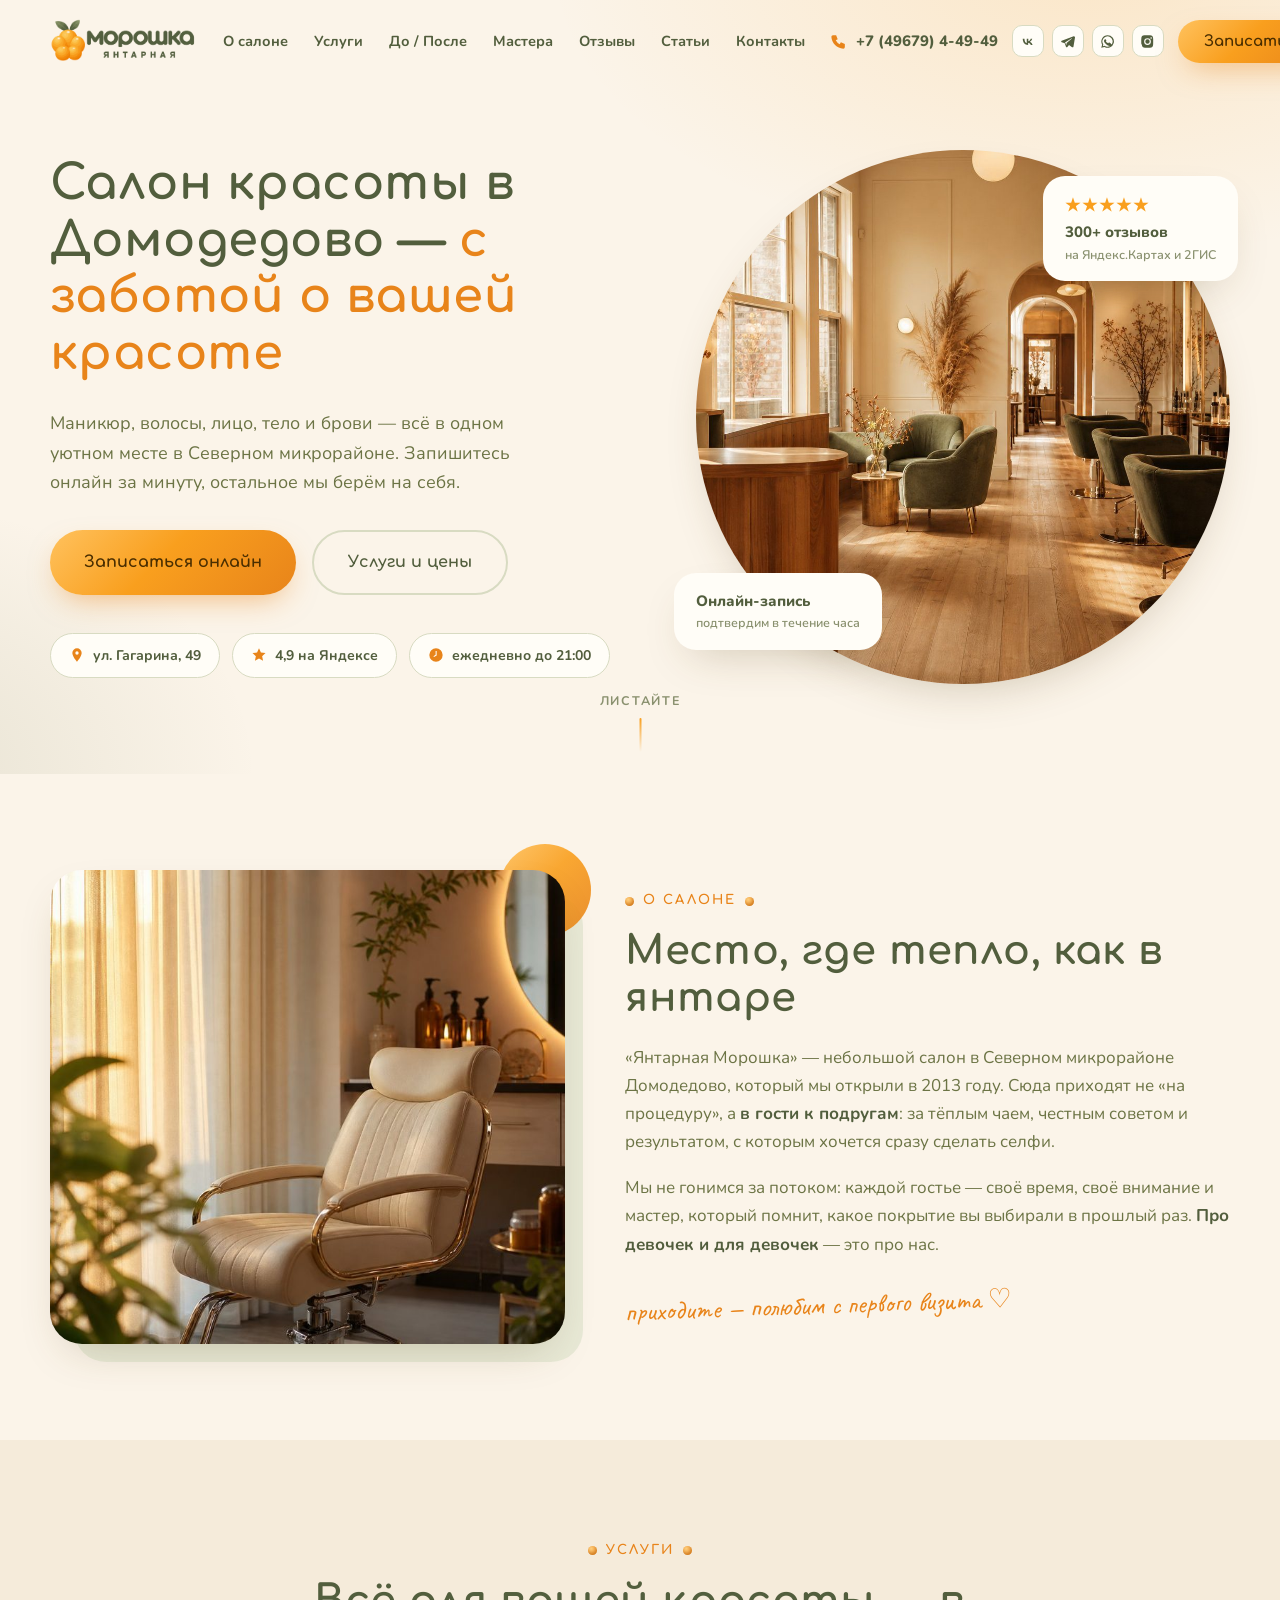
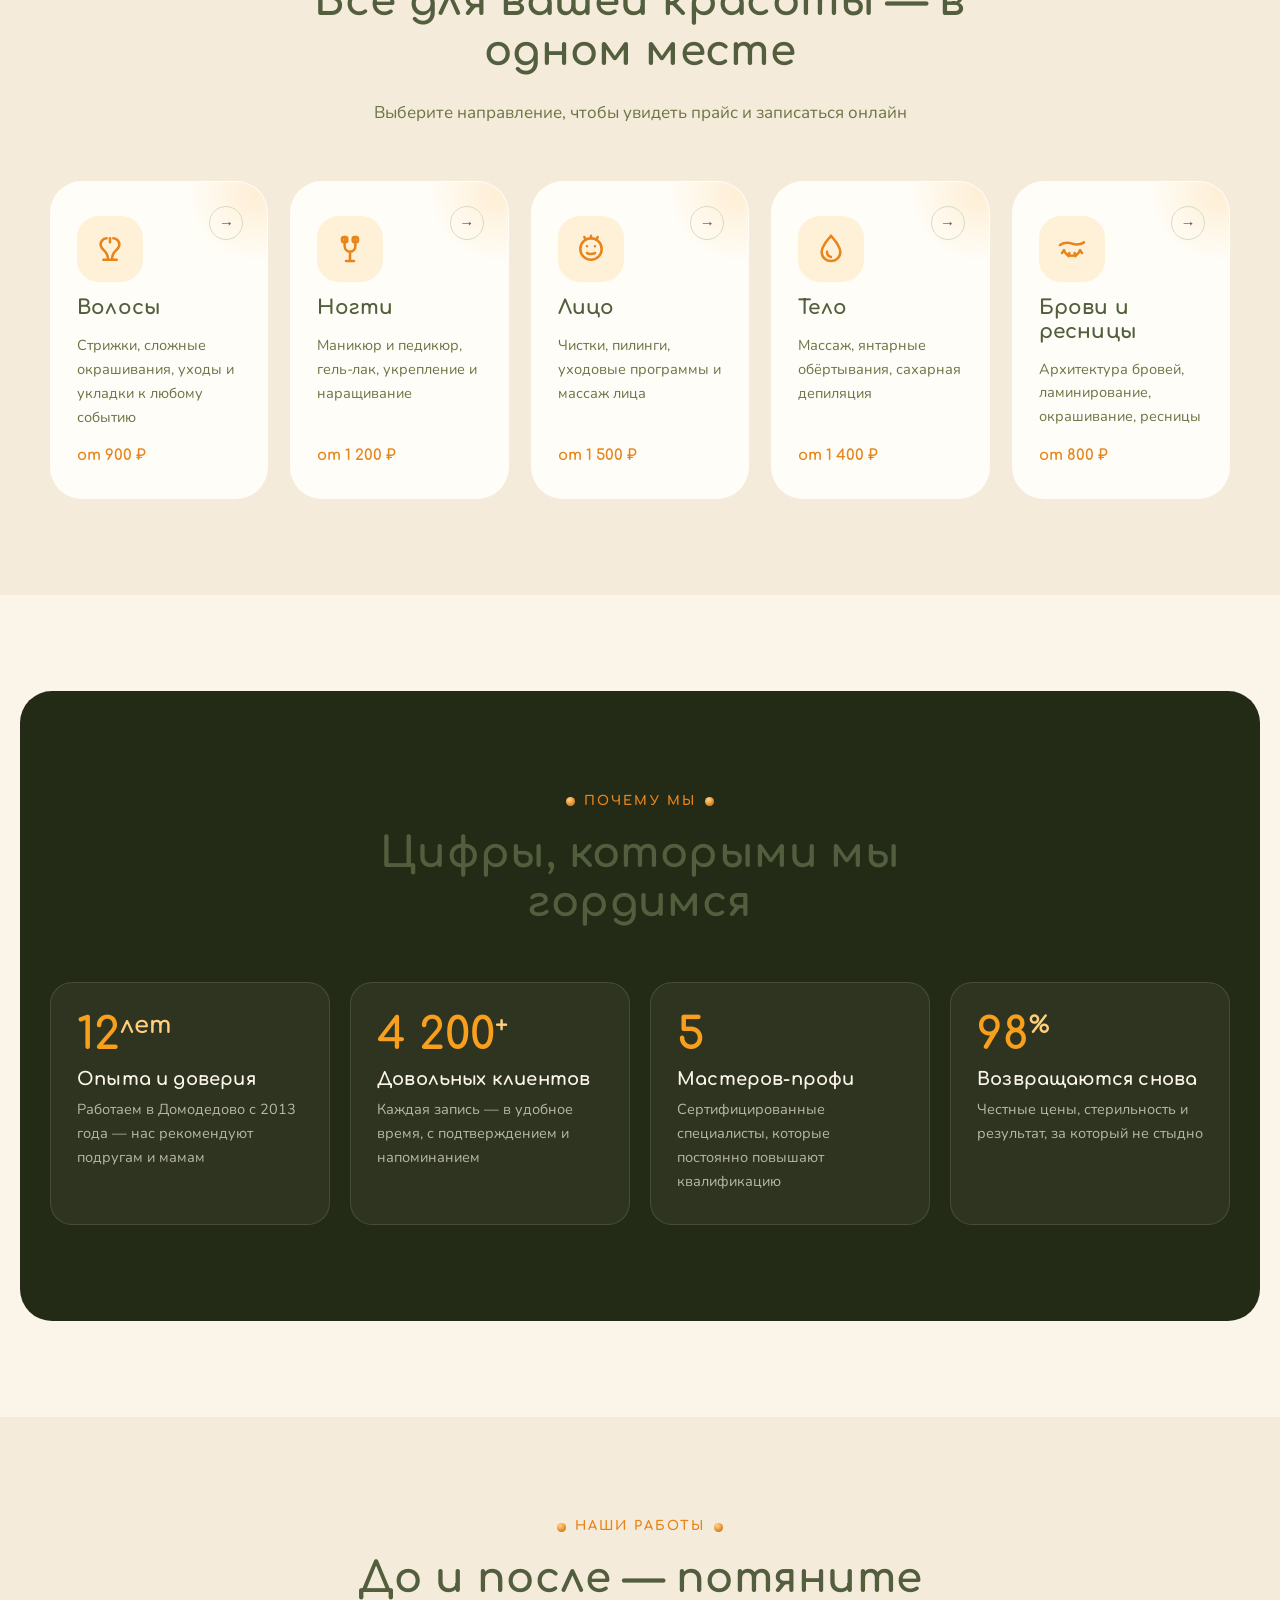
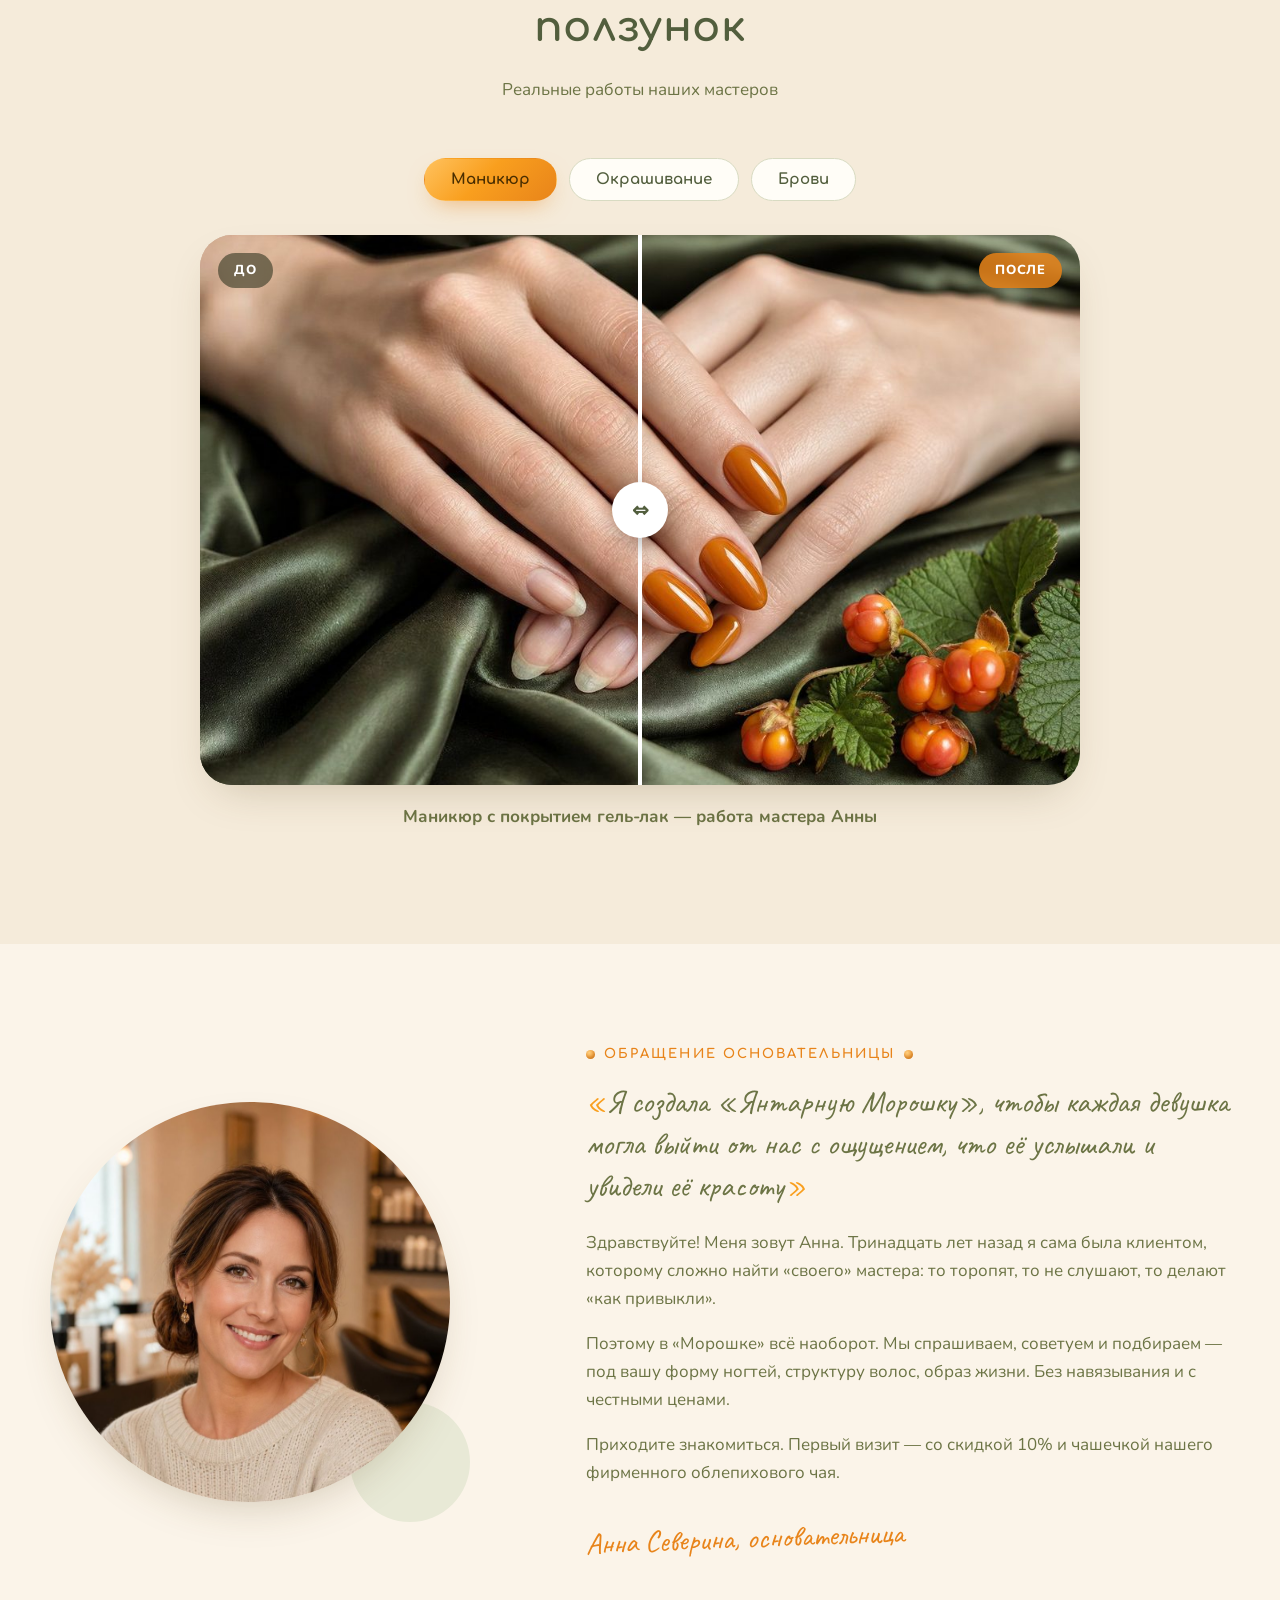
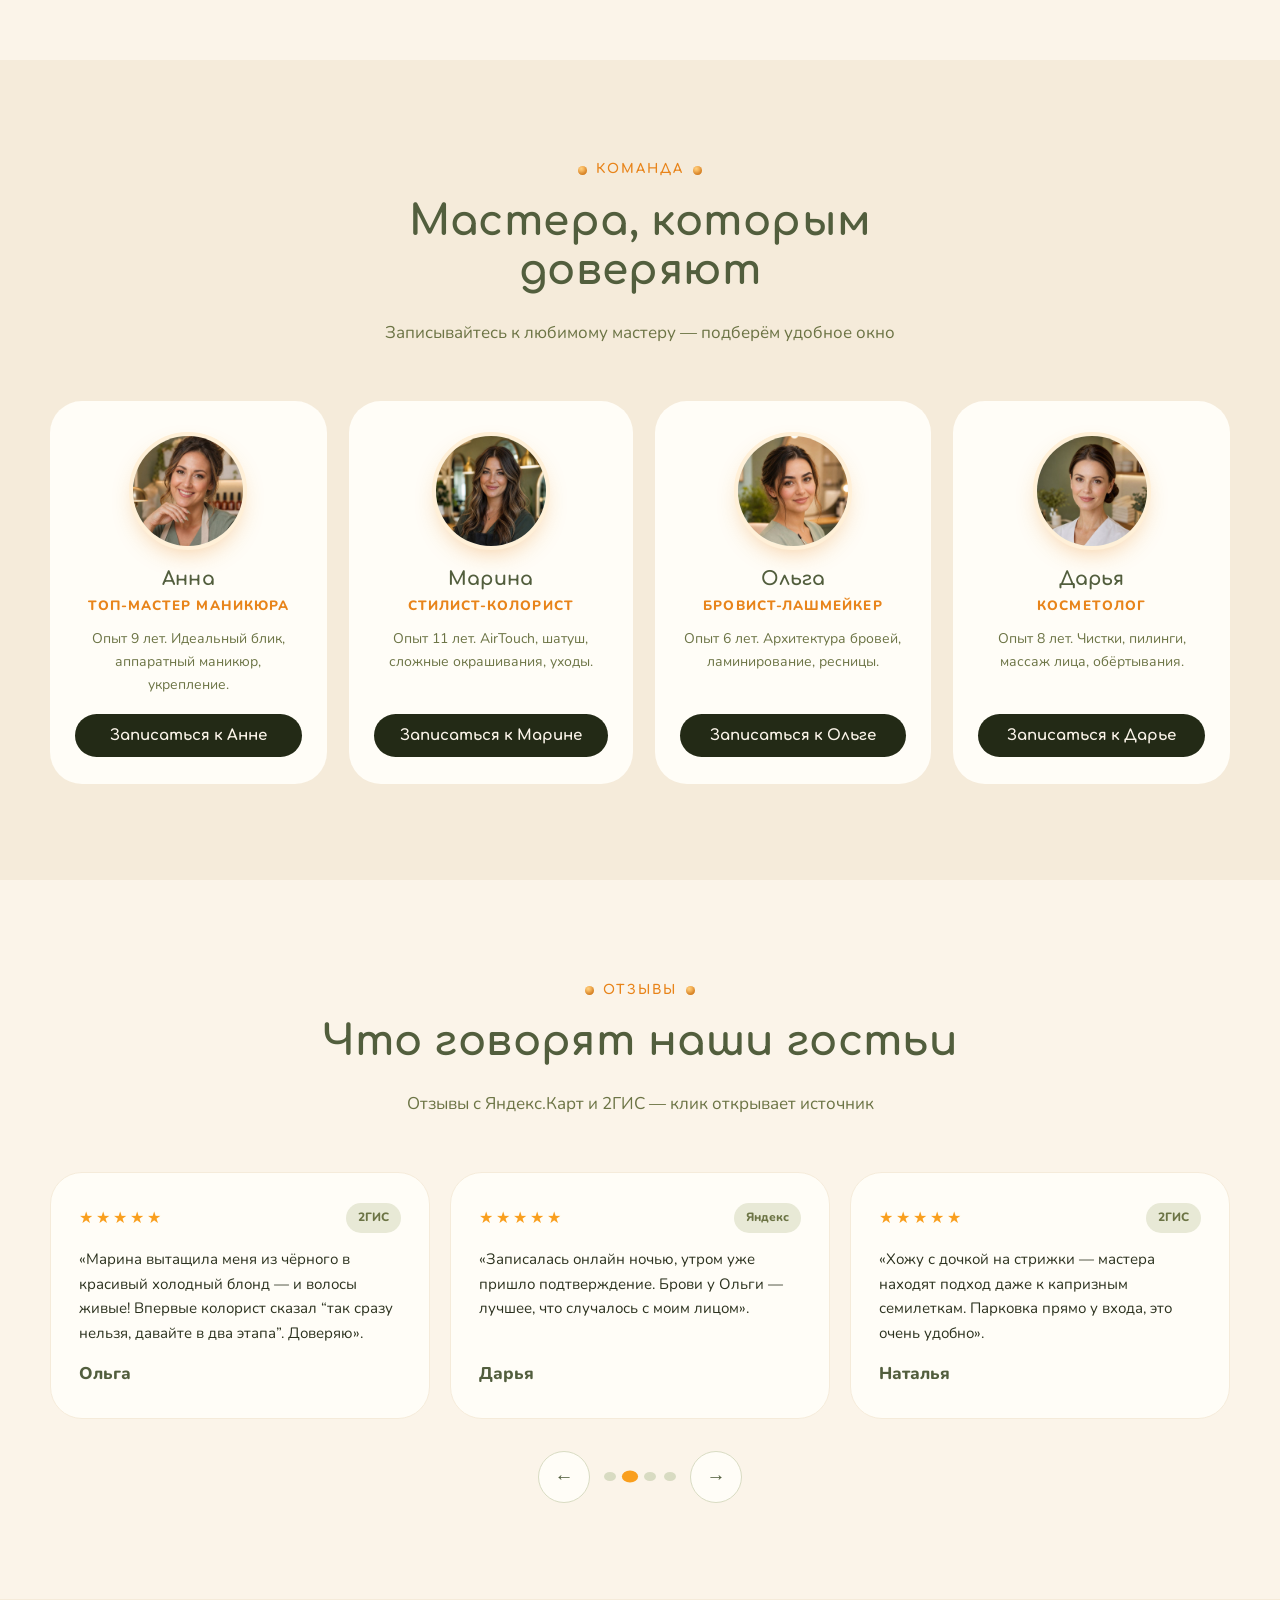
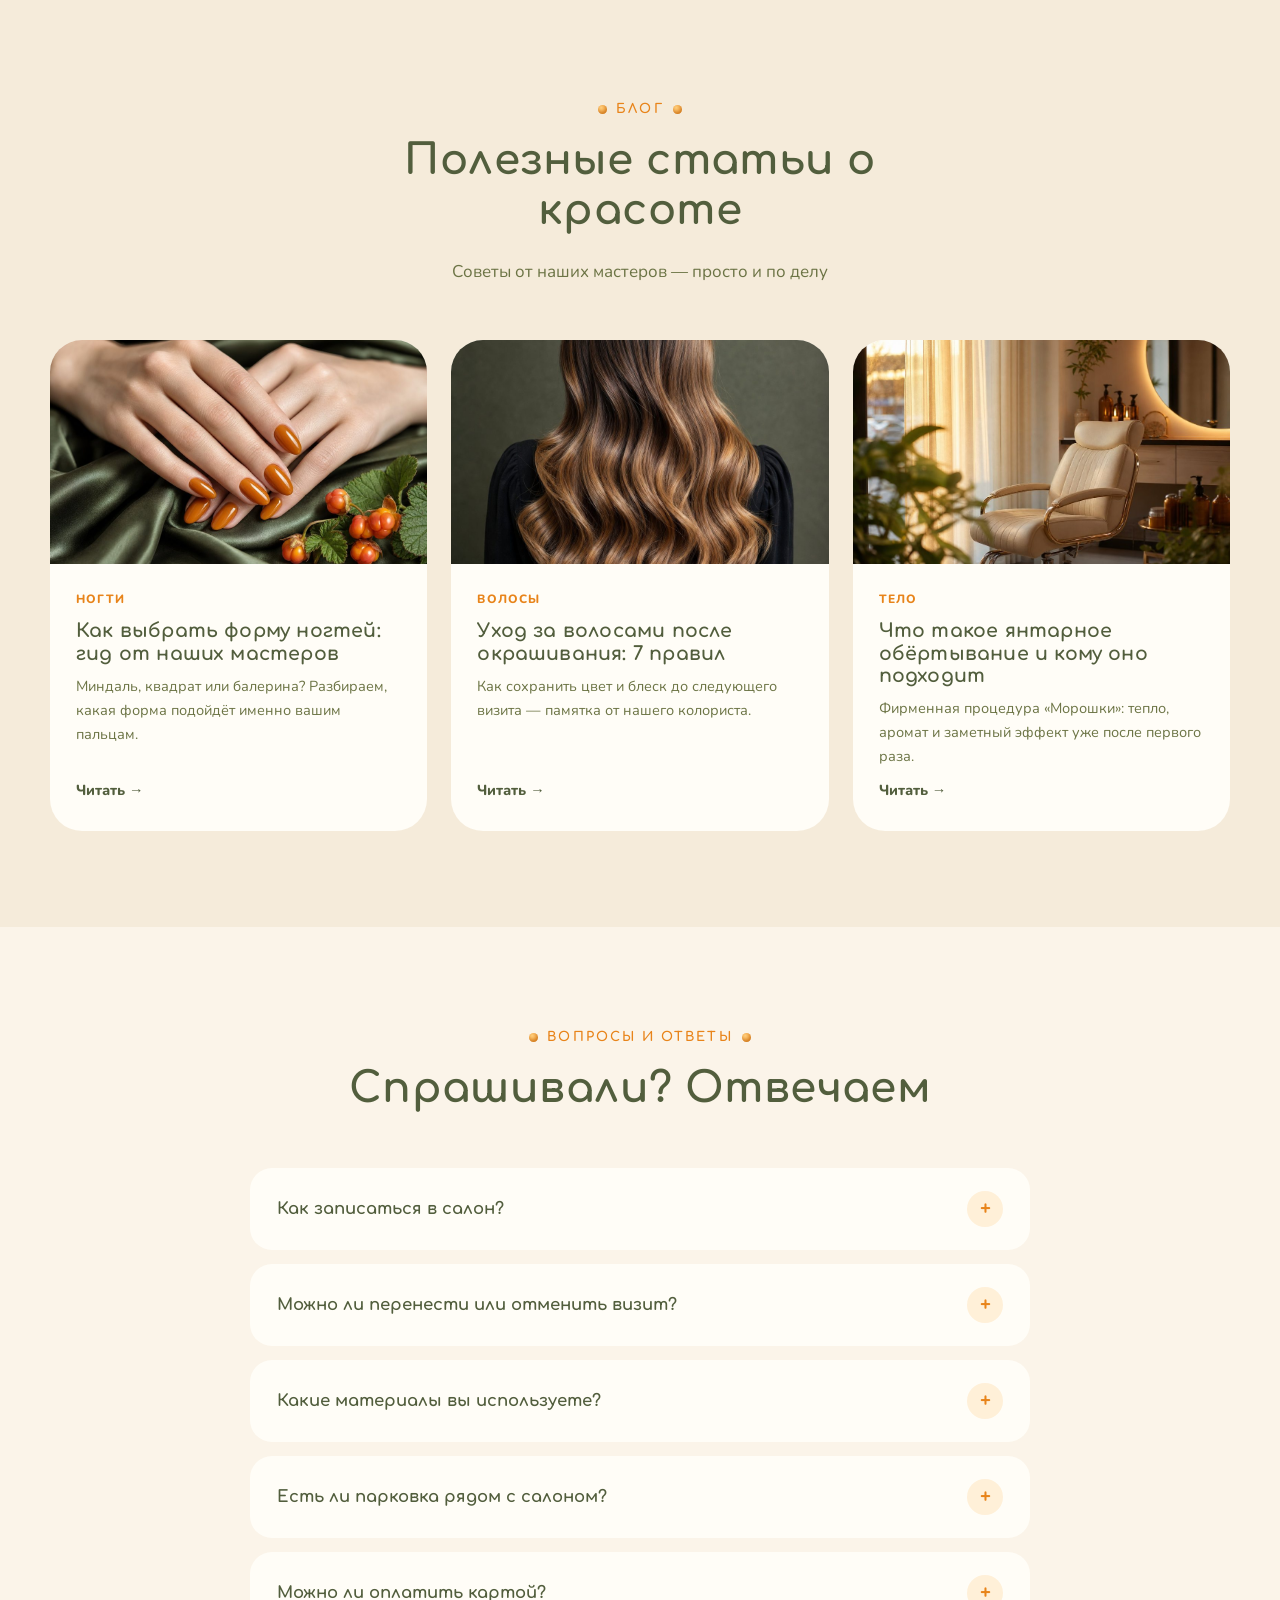
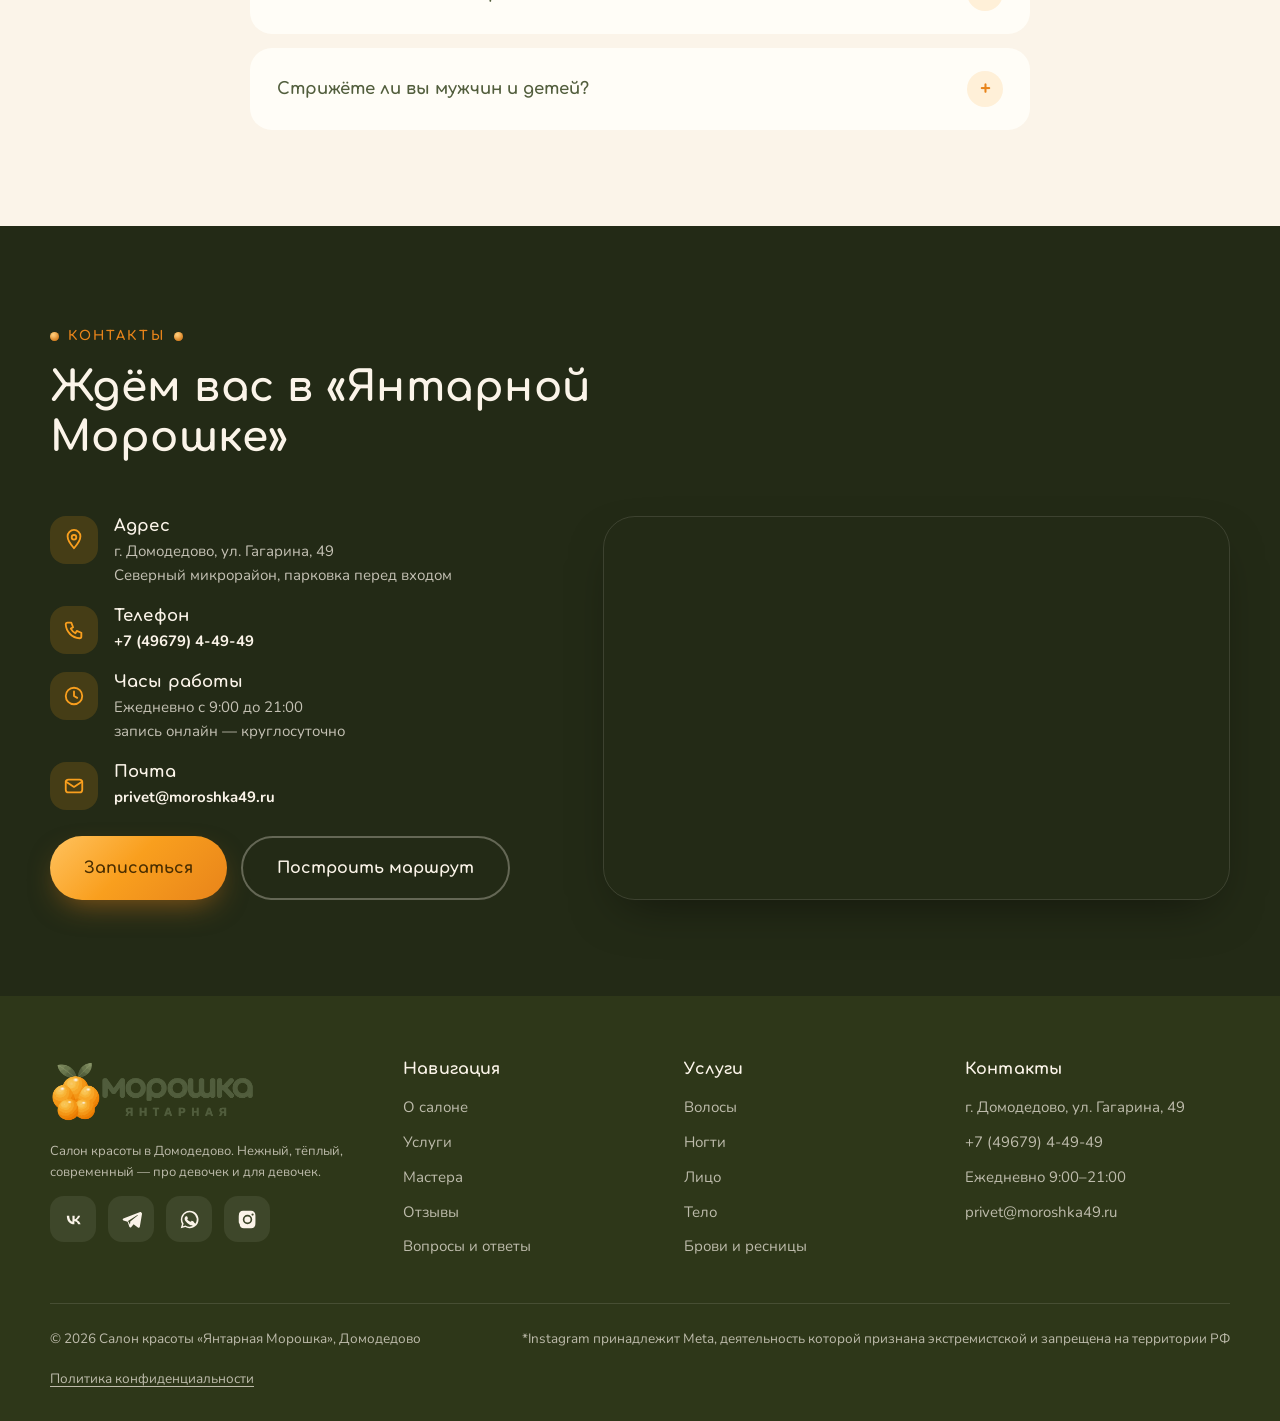
==== index.html @ ad4b8247 "Сайт салона «Янтарная Морошка»: лендинг, услуги, блог, форма записи" ====
<!DOCTYPE html>
<html lang="ru">
<head>
  <meta charset="UTF-8">
  <meta name="viewport" content="width=device-width, initial-scale=1.0">
  <title>«Янтарная Морошка» — салон красоты в Домодедово | ул. Гагарина, 49</title>
  <meta name="description" content="Салон красоты «Янтарная Морошка» в Домодедово: маникюр, стрижки и окрашивание, косметология, массаж, брови и ресницы. Онлайн-запись на сайте. Северный микрорайон, ул. Гагарина, 49. Ежедневно до 21:00.">
  <meta name="keywords" content="салон красоты Домодедово, маникюр Гагарина 49, стрижка Северный микрорайон, окрашивание Домодедово, брови Домодедово">
  <meta property="og:title" content="«Янтарная Морошка» — салон красоты в Домодедово">
  <meta property="og:description" content="Про девочек и для девочек. Маникюр, волосы, лицо, тело, брови. Онлайн-запись. Ул. Гагарина, 49.">
  <meta property="og:type" content="website">
  <meta property="og:image" content="assets/img/hero.jpg">
  <meta name="theme-color" content="#FBF4E9">
  <link rel="icon" type="image/png" href="assets/img/favicon.png">
  <link rel="preconnect" href="https://fonts.googleapis.com">
  <link rel="preconnect" href="https://fonts.gstatic.com" crossorigin>
  <link href="https://fonts.googleapis.com/css2?family=Comfortaa:wght@500;600;700&family=Nunito:ital,wght@0,400;0,600;0,700;0,800;1,400&family=Caveat:wght@600&display=swap" rel="stylesheet">
  <link rel="stylesheet" href="assets/css/style.css?v=11">
  <script type="application/ld+json">
  {
    "@context": "https://schema.org",
    "@type": "BeautySalon",
    "name": "Янтарная Морошка",
    "description": "Салон красоты в Домодедово: маникюр, стрижки, окрашивание, косметология, массаж, брови и ресницы.",
    "address": {
      "@type": "PostalAddress",
      "addressLocality": "Домодедово",
      "streetAddress": "ул. Гагарина, 49",
      "addressRegion": "Московская область",
      "addressCountry": "RU"
    },
    "geo": { "@type": "GeoCoordinates", "latitude": 55.4524, "longitude": 37.7428 },
    "telephone": "+7 (49679) 4-49-49",
    "openingHoursSpecification": [{
      "@type": "OpeningHoursSpecification",
      "dayOfWeek": ["Monday","Tuesday","Wednesday","Thursday","Friday","Saturday","Sunday"],
      "opens": "09:00", "closes": "21:00"
    }],
    "priceRange": "₽₽",
    "image": "assets/img/hero.jpg"
  }
  </script>
  <script type="application/ld+json">
  {
    "@context": "https://schema.org",
    "@type": "FAQPage",
    "mainEntity": [
      {"@type":"Question","name":"Как записаться в салон «Янтарная Морошка»?","acceptedAnswer":{"@type":"Answer","text":"Через форму онлайн-записи на сайте, по телефону +7 (49679) 4-49-49 или в Telegram. Мы подтверждаем запись в течение часа."}},
      {"@type":"Question","name":"Можно ли перенести или отменить визит?","acceptedAnswer":{"@type":"Answer","text":"Да, бесплатно — не позднее чем за 6 часов до визита, по телефону или в Telegram."}},
      {"@type":"Question","name":"Какие материалы используют мастера?","acceptedAnswer":{"@type":"Answer","text":"Профессиональные бренды: гель-лаки CND, уходы Kaaral, стерилизация инструментов в автоклаве."}},
      {"@type":"Question","name":"Есть ли парковка рядом с салоном?","acceptedAnswer":{"@type":"Answer","text":"Да, бесплатная парковка прямо перед входом — г. Домодедово, ул. Гагарина, 49."}},
      {"@type":"Question","name":"Можно ли оплатить картой?","acceptedAnswer":{"@type":"Answer","text":"Да, принимаем карты, оплату по СБП и наличные."}},
      {"@type":"Question","name":"Стрижёте ли вы мужчин и детей?","acceptedAnswer":{"@type":"Answer","text":"Да, у нас семейный формат: мужские стрижки и детские стрижки от 7 лет."}}
    ]
  }
  </script>
</head>
<body>

  <!-- ===== Шапка ===== -->
  <header class="header">
    <div class="container header__inner">
      <a href="index.html" class="header__logo" aria-label="Янтарная Морошка — на главную">
        <img src="assets/img/logo.png" alt="Логотип салона красоты «Янтарная Морошка»" width="160" height="49">
      </a>
      <nav class="nav" aria-label="Основная навигация">
        <ul class="nav__list">
          <li><a class="nav__link" href="#about">О салоне</a></li>
          <li><a class="nav__link" href="#services">Услуги</a></li>
          <li><a class="nav__link" href="#results">До / После</a></li>
          <li><a class="nav__link" href="#masters">Мастера</a></li>
          <li><a class="nav__link" href="#reviews">Отзывы</a></li>
          <li><a class="nav__link" href="#blog">Статьи</a></li>
          <li><a class="nav__link" href="#contacts">Контакты</a></li>
        </ul>
      </nav>
      <div class="header__right">
        <a class="header__phone" href="tel:+74967944949" aria-label="Позвонить в салон">
          <svg viewBox="0 0 24 24"><path d="M5 4h4l2 5-2.5 1.5a12 12 0 0 0 5 5L15 13l5 2v4a2 2 0 0 1-2 2A16 16 0 0 1 3 6a2 2 0 0 1 2-2Z"/></svg>
          <span>+7 (49679) 4-49-49</span>
        </a>
        <div class="header__socials">
          <a class="header__soc" href="https://vk.com/" target="_blank" rel="noopener noreferrer" aria-label="ВКонтакте"><svg viewBox="0 0 24 24"><path d="M13 17.5c-5.4 0-8.5-3.7-8.6-9.9h2.7c.1 4.6 2.1 6.5 3.7 6.9V7.6h2.5v4c1.6-.2 3.2-2 3.8-4h2.5a8 8 0 0 1-3.7 4.9 8.3 8.3 0 0 1 4.3 5h-2.8a5.3 5.3 0 0 0-4.4-3.7v3.7Z"/></svg></a>
          <a class="header__soc" href="https://t.me/" target="_blank" rel="noopener noreferrer" aria-label="Telegram"><svg viewBox="0 0 24 24"><path d="M21.9 3.4 2.7 10.9c-1.1.4-1 1.9.1 2.2l4.8 1.5 1.9 5.8c.4 1 1.6 1.2 2.3.3l2.6-3.2 4.9 3.6c.9.6 2 .1 2.2-.9L24 5.6c.2-1.2-1-2.2-2.1-2.2ZM8 13.7l10.8-6.8c.3-.2.6.2.3.4l-8.5 7-.3 3.4-2.3-4Z"/></svg></a>
          <a class="header__soc" href="https://wa.me/74967944949" target="_blank" rel="noopener noreferrer" aria-label="WhatsApp"><svg viewBox="0 0 24 24"><path d="M12 2a10 10 0 0 0-8.6 15L2 22l5.2-1.4A10 10 0 1 0 12 2Zm0 18.2a8.2 8.2 0 0 1-4.2-1.1l-.3-.2-3 .8.8-3-.2-.3A8.2 8.2 0 1 1 12 20.2Zm4.5-5.9c-.2-.1-1.4-.7-1.7-.8s-.4-.1-.6.1-.6.8-.8 1a3.4 3.4 0 0 1-1.6-.5 6.2 6.2 0 0 1-2.3-2c-.2-.3 0-.4.1-.6l.4-.5a1.9 1.9 0 0 0 .1-.5 5.6 5.6 0 0 0-.8-1.9c-.2-.3-.5-.3-.6-.3h-.5a1.1 1.1 0 0 0-.8.4A3.3 3.3 0 0 0 6.4 11a5.7 5.7 0 0 0 1.2 3 13 13 0 0 0 5 4.4c1.9.8 2.6.8 3.5.7a3 3 0 0 0 2-1.4 2.5 2.5 0 0 0 .2-1.4c-.1-.1-.3-.2-.5-.3Z"/></svg></a>
          <a class="header__soc" href="https://instagram.com/" target="_blank" rel="noopener noreferrer" aria-label="Instagram"><svg viewBox="0 0 24 24"><path d="M12 2c2.7 0 3 0 4.1.1 3 .1 4.8 1.7 4.9 4.9.1 1.1.1 1.4.1 5s0 3.9-.1 5c-.1 3.2-1.9 4.8-4.9 4.9-1.1.1-1.4.1-4.1.1s-3 0-4.1-.1c-3-.1-4.8-1.7-4.9-4.9C2 15.9 2 15.6 2 12s0-3.9.1-5C2.2 3.8 3.9 2.2 6.9 2.1 8 2 8.3 2 12 2Zm0 4.6a5.4 5.4 0 1 0 5.4 5.4A5.4 5.4 0 0 0 12 6.6Zm0 8.9a3.5 3.5 0 1 1 3.5-3.5 3.5 3.5 0 0 1-3.5 3.5ZM17.8 5a1.3 1.3 0 1 0 1.3 1.3A1.3 1.3 0 0 0 17.8 5Z"/></svg></a>
        </div>
        <button class="btn btn--amber btn--sm header__cta" data-book>Записаться</button>
      </div>
      <button class="burger" aria-label="Меню" aria-expanded="false"><span></span></button>
    </div>
  </header>

  <div class="mobile-menu">
    <a href="#about">О салоне</a>
    <a href="#services">Услуги</a>
    <a href="#results">До / После</a>
    <a href="#masters">Мастера</a>
    <a href="#reviews">Отзывы</a>
    <a href="#blog">Статьи</a>
    <a href="#contacts">Контакты</a>
    <a href="#" data-book>Записаться онлайн</a>
  </div>

  <main>
    <!-- ===== Hero ===== -->
    <section class="hero">
      <div class="container hero__grid">
        <div>
          <h1 class="hero__title reveal">Салон красоты в Домодедово — <em>с заботой о вашей красоте</em></h1>
          <p class="hero__text reveal" style="--d:.18s">Маникюр, волосы, лицо, тело и брови — всё в одном уютном месте в Северном микрорайоне. Запишитесь онлайн за минуту, остальное мы берём на себя.</p>
          <div class="hero__cta reveal" style="--d:.26s">
            <button class="btn btn--amber" data-book>Записаться онлайн</button>
            <a class="btn btn--ghost" href="#services">Услуги и цены</a>
          </div>
          <div class="hero__chips reveal" style="--d:.34s">
            <span class="chip"><svg viewBox="0 0 24 24"><path d="M12 2a7 7 0 0 0-7 7c0 5.2 7 13 7 13s7-7.8 7-13a7 7 0 0 0-7-7Zm0 9.5A2.5 2.5 0 1 1 12 6.5a2.5 2.5 0 0 1 0 5Z"/></svg>ул. Гагарина, 49</span>
            <span class="chip"><svg viewBox="0 0 24 24"><path d="M12 2l2.9 6.3 6.9.8-5.1 4.7 1.4 6.8L12 17.3 5.9 20.6l1.4-6.8L2.2 9.1l6.9-.8Z"/></svg>4,9 на Яндексе</span>
            <span class="chip"><svg viewBox="0 0 24 24"><path d="M12 2a10 10 0 1 0 10 10A10 10 0 0 0 12 2Zm1 10.6-4 2.4-.8-1.3 3.2-1.9V6h1.6Z"/></svg>ежедневно до 21:00</span>
          </div>
        </div>
        <div class="hero__visual reveal" style="--d:.2s">
          <img class="hero__photo" src="assets/img/hero.jpg" alt="Интерьер салона «Янтарная Морошка» — тёплый свет, кресла и зеркала" width="640" height="640" fetchpriority="high">
          <div class="hero__float hero__float--1">
            <div><span class="stars">★★★★★</span><br>300+ отзывов<small>на Яндекс.Картах и 2ГИС</small></div>
          </div>
          <div class="hero__float hero__float--2">
            <div>Онлайн-запись<small>подтвердим в течение часа</small></div>
          </div>
        </div>
      </div>
      <div class="hero__scroll" aria-hidden="true">листайте</div>
    </section>

    <!-- ===== О салоне ===== -->
    <section class="section" id="about">
      <div class="container about__grid">
        <div class="about__photo-wrap reveal">
          <img class="about__photo" src="assets/img/about.jpg" alt="Уютный уголок салона: кресло у окна, тёплый янтарный свет" loading="lazy">
        </div>
        <div class="about reveal" style="--d:.15s">
          <div class="eyebrow">О салоне</div>
          <h2 class="about__title">Место, где тепло, как в янтаре</h2>
          <p>«Янтарная Морошка» — небольшой салон в Северном микрорайоне Домодедово, который мы открыли в 2013 году. Сюда приходят не «на процедуру», а <strong>в гости к подругам</strong>: за тёплым чаем, честным советом и результатом, с которым хочется сразу сделать селфи.</p>
          <p>Мы не гонимся за потоком: каждой гостье — своё время, своё внимание и мастер, который помнит, какое покрытие вы выбирали в прошлый раз. <strong>Про девочек и для девочек</strong> — это про нас.</p>
          <span class="about__hand">приходите — полюбим с первого визита ♡</span>
        </div>
      </div>
    </section>

    <!-- ===== Услуги ===== -->
    <section class="section section--tint" id="services">
      <div class="container">
        <div class="section__head reveal">
          <div class="eyebrow">Услуги</div>
          <h2 class="section__title">Всё для вашей красоты — в одном месте</h2>
          <p class="section__subtitle">Выберите направление, чтобы увидеть прайс и записаться онлайн</p>
        </div>
        <div class="services__grid">
          <a class="service-card reveal" href="uslugi/volosy.html" style="--d:0s">
            <span class="service-card__arrow">→</span>
            <span class="service-card__icon"><svg viewBox="0 0 24 24"><path d="M14.5 4a4.5 4.5 0 0 1 4.4 5.5c-.3 1.5-1.4 2.6-2.4 3.6-1.7 1.7-3 3.4-3 6.4M9.5 4A4.5 4.5 0 0 0 5.1 9.5c.3 1.5 1.4 2.6 2.4 3.6 1.7 1.7 3 3.4 3 6.4M7 20h10"/><path d="M12 4v3"/></svg></span>
            <h3>Волосы</h3>
            <p>Стрижки, сложные окрашивания, уходы и укладки к любому событию</p>
            <span class="service-card__price">от 900 ₽</span>
          </a>
          <a class="service-card reveal" href="uslugi/nogti.html" style="--d:.08s">
            <span class="service-card__arrow">→</span>
            <span class="service-card__icon"><svg viewBox="0 0 24 24"><path d="M8 3v7a4 4 0 0 0 8 0V3M12 14v7M9 21h6"/><rect x="6" y="3" width="4" height="4" rx="1.5"/><rect x="14" y="3" width="4" height="4" rx="1.5"/></svg></span>
            <h3>Ногти</h3>
            <p>Маникюр и педикюр, гель-лак, укрепление и наращивание</p>
            <span class="service-card__price">от 1 200 ₽</span>
          </a>
          <a class="service-card reveal" href="uslugi/litso.html" style="--d:.16s">
            <span class="service-card__arrow">→</span>
            <span class="service-card__icon"><svg viewBox="0 0 24 24"><circle cx="12" cy="12" r="8"/><path d="M9 10h.01M15 10h.01M9 15c1 1 5 1 6 0M12 4V2M8 5 7 3M16 5l1-2"/></svg></span>
            <h3>Лицо</h3>
            <p>Чистки, пилинги, уходовые программы и массаж лица</p>
            <span class="service-card__price">от 1 500 ₽</span>
          </a>
          <a class="service-card reveal" href="uslugi/telo.html" style="--d:.24s">
            <span class="service-card__arrow">→</span>
            <span class="service-card__icon"><svg viewBox="0 0 24 24"><path d="M12 21c-4 0-7-3-7-7 0-3 2-5 3-7 1.3-1.7 2.7-3.3 4-5 1.3 1.7 2.7 3.3 4 5 1 2 3 4 3 7 0 4-3 7-7 7Z"/><path d="M9 14c0 2 1.3 3.5 3 4"/></svg></span>
            <h3>Тело</h3>
            <p>Массаж, янтарные обёртывания, сахарная депиляция</p>
            <span class="service-card__price">от 1 400 ₽</span>
          </a>
          <a class="service-card reveal" href="uslugi/brovi.html" style="--d:.32s">
            <span class="service-card__arrow">→</span>
            <span class="service-card__icon"><svg viewBox="0 0 24 24"><path d="M3 9c3-2 6-2 9-1s6 1 9-1M6 13c.8 2.5 3 4 6 4s5.2-1.5 6-4"/><path d="M6 13l-1.5 2M10 15l-.6 2.4M14 15l.6 2.4M18 13l1.5 2"/></svg></span>
            <h3>Брови и ресницы</h3>
            <p>Архитектура бровей, ламинирование, окрашивание, ресницы</p>
            <span class="service-card__price">от 800 ₽</span>
          </a>
        </div>
      </div>
    </section>

    <!-- ===== Почему мы ===== -->
    <section class="section" id="why">
      <div class="why section">
        <div class="container">
          <div class="section__head reveal">
            <div class="eyebrow">Почему мы</div>
            <h2 class="section__title">Цифры, которыми мы гордимся</h2>
          </div>
          <div class="why__grid">
            <div class="why-card reveal" style="--d:0s">
              <div class="why-card__num"><span data-count="12">0</span><sup>лет</sup></div>
              <h3>Опыта и доверия</h3>
              <p>Работаем в Домодедово с 2013 года — нас рекомендуют подругам и мамам</p>
            </div>
            <div class="why-card reveal" style="--d:.08s">
              <div class="why-card__num"><span data-count="4200">0</span><sup>+</sup></div>
              <h3>Довольных клиентов</h3>
              <p>Каждая запись — в удобное время, с подтверждением и напоминанием</p>
            </div>
            <div class="why-card reveal" style="--d:.16s">
              <div class="why-card__num"><span data-count="5">0</span></div>
              <h3>Мастеров-профи</h3>
              <p>Сертифицированные специалисты, которые постоянно повышают квалификацию</p>
            </div>
            <div class="why-card reveal" style="--d:.24s">
              <div class="why-card__num"><span data-count="98">0</span><sup>%</sup></div>
              <h3>Возвращаются снова</h3>
              <p>Честные цены, стерильность и результат, за который не стыдно</p>
            </div>
          </div>
        </div>
      </div>
    </section>

    <!-- ===== До / После ===== -->
    <section class="section section--tint" id="results">
      <div class="container">
        <div class="section__head reveal">
          <div class="eyebrow">Наши работы</div>
          <h2 class="section__title">До и после — потяните ползунок</h2>
          <p class="section__subtitle">Реальные работы наших мастеров</p>
        </div>
        <div class="ba-tabs reveal">
          <button class="ba-tab is-active" data-ba="nails">Маникюр</button>
          <button class="ba-tab" data-ba="hair">Окрашивание</button>
          <button class="ba-tab" data-ba="brows">Брови</button>
        </div>
        <div class="ba reveal" style="--pos:50%">
          <img class="ba__img ba__after" src="assets/img/after-nails.jpg" alt="После: маникюр с янтарным гель-лаком">
          <img class="ba__img ba__before" src="assets/img/before-nails.jpg" alt="До: ногти без покрытия" loading="lazy">
          <div class="ba__handle"><div class="ba__knob">⇔</div></div>
          <span class="ba__tag ba__tag--before">До</span>
          <span class="ba__tag ba__tag--after">После</span>
          <input type="range" min="0" max="100" value="50" aria-label="Сравнить до и после">
        </div>
        <p class="ba__caption">Маникюр с покрытием гель-лак — работа мастера Анны</p>
      </div>
    </section>

    <!-- ===== Основательница ===== -->
    <section class="section" id="founder">
      <div class="container founder__grid">
        <div class="founder__photo-wrap reveal">
          <img class="founder__photo" src="assets/img/founder.jpg" alt="Анна Северина — основательница салона «Янтарная Морошка»" loading="lazy">
        </div>
        <div class="founder reveal" style="--d:.15s">
          <div class="eyebrow">Обращение основательницы</div>
          <p class="founder__quote">Я создала «Янтарную Морошку», чтобы каждая девушка могла выйти от нас с ощущением, что её услышали и увидели её красоту</p>
          <p>Здравствуйте! Меня зовут Анна. Тринадцать лет назад я сама была клиентом, которому сложно найти «своего» мастера: то торопят, то не слушают, то делают «как привыкли».</p>
          <p>Поэтому в «Морошке» всё наоборот. Мы спрашиваем, советуем и подбираем — под вашу форму ногтей, структуру волос, образ жизни. Без навязывания и с честными ценами.</p>
          <p>Приходите знакомиться. Первый визит — со скидкой 10% и чашечкой нашего фирменного облепихового чая.</p>
          <span class="founder__sign">Анна Северина, основательница</span>
        </div>
      </div>
    </section>

    <!-- ===== Мастера ===== -->
    <section class="section section--tint" id="masters">
      <div class="container">
        <div class="section__head reveal">
          <div class="eyebrow">Команда</div>
          <h2 class="section__title">Мастера, которым доверяют</h2>
          <p class="section__subtitle">Записывайтесь к любимому мастеру — подберём удобное окно</p>
        </div>
        <div class="masters__grid">
          <div class="master-card reveal" style="--d:0s">
            <img class="master-card__avatar master-card__photo" src="assets/img/master-anna.jpg" alt="Анна — топ-мастер маникюра салона «Янтарная Морошка»" loading="lazy">
            <h3>Анна</h3>
            <div class="master-card__spec">Топ-мастер маникюра</div>
            <p class="master-card__exp">Опыт 9 лет. Идеальный блик, аппаратный маникюр, укрепление.</p>
            <button class="btn btn--dark btn--sm" data-book data-master="Анна" data-service="ногти">Записаться к Анне</button>
          </div>
          <div class="master-card reveal" style="--d:.08s">
            <img class="master-card__avatar master-card__photo" src="assets/img/master-marina.jpg" alt="Марина — стилист-колорист салона «Янтарная Морошка»" loading="lazy">
            <h3>Марина</h3>
            <div class="master-card__spec">Стилист-колорист</div>
            <p class="master-card__exp">Опыт 11 лет. AirTouch, шатуш, сложные окрашивания, уходы.</p>
            <button class="btn btn--dark btn--sm" data-book data-master="Марина" data-service="волосы">Записаться к Марине</button>
          </div>
          <div class="master-card reveal" style="--d:.16s">
            <img class="master-card__avatar master-card__photo" src="assets/img/master-olga.jpg" alt="Ольга — бровист-лашмейкер салона «Янтарная Морошка»" loading="lazy">
            <h3>Ольга</h3>
            <div class="master-card__spec">Бровист-лашмейкер</div>
            <p class="master-card__exp">Опыт 6 лет. Архитектура бровей, ламинирование, ресницы.</p>
            <button class="btn btn--dark btn--sm" data-book data-master="Ольга" data-service="брови">Записаться к Ольге</button>
          </div>
          <div class="master-card reveal" style="--d:.24s">
            <img class="master-card__avatar master-card__photo" src="assets/img/master-darya.jpg" alt="Дарья — косметолог салона «Янтарная Морошка»" loading="lazy">
            <h3>Дарья</h3>
            <div class="master-card__spec">Косметолог</div>
            <p class="master-card__exp">Опыт 8 лет. Чистки, пилинги, массаж лица, обёртывания.</p>
            <button class="btn btn--dark btn--sm" data-book data-master="Дарья" data-service="лицо">Записаться к Дарье</button>
          </div>
        </div>
      </div>
    </section>

    <!-- ===== Отзывы ===== -->
    <section class="section reviews" id="reviews">
      <div class="container">
        <div class="section__head reveal">
          <div class="eyebrow">Отзывы</div>
          <h2 class="section__title">Что говорят наши гостьи</h2>
          <p class="section__subtitle">Отзывы с Яндекс.Карт и 2ГИС — клик открывает источник</p>
        </div>
        <div class="reviews__viewport reveal">
          <div class="reviews__track">
            <div class="review-card">
              <div class="review-card__top"><span class="review-card__stars">★★★★★</span><a class="review-card__src" href="https://yandex.ru/maps/" target="_blank" rel="noopener noreferrer">Яндекс</a></div>
              <p>«Делаю маникюр у Анны уже третий год — покрытие держится до следующего визита. А ещё тут невероятно уютно: чай, плед, никакой суеты».</p>
              <span class="review-card__author">Екатерина</span>
            </div>
            <div class="review-card">
              <div class="review-card__top"><span class="review-card__stars">★★★★★</span><a class="review-card__src" href="https://2gis.ru/" target="_blank" rel="noopener noreferrer">2ГИС</a></div>
              <p>«Марина вытащила меня из чёрного в красивый холодный блонд — и волосы живые! Впервые колорист сказал “так сразу нельзя, давайте в два этапа”. Доверяю».</p>
              <span class="review-card__author">Ольга</span>
            </div>
            <div class="review-card">
              <div class="review-card__top"><span class="review-card__stars">★★★★★</span><a class="review-card__src" href="https://yandex.ru/maps/" target="_blank" rel="noopener noreferrer">Яндекс</a></div>
              <p>«Записалась онлайн ночью, утром уже пришло подтверждение. Брови у Ольги — лучшее, что случалось с моим лицом».</p>
              <span class="review-card__author">Дарья</span>
            </div>
            <div class="review-card">
              <div class="review-card__top"><span class="review-card__stars">★★★★★</span><a class="review-card__src" href="https://2gis.ru/" target="_blank" rel="noopener noreferrer">2ГИС</a></div>
              <p>«Хожу с дочкой на стрижки — мастера находят подход даже к капризным семилеткам. Парковка прямо у входа, это очень удобно».</p>
              <span class="review-card__author">Наталья</span>
            </div>
            <div class="review-card">
              <div class="review-card__top"><span class="review-card__stars">★★★★★</span><a class="review-card__src" href="https://yandex.ru/maps/" target="_blank" rel="noopener noreferrer">Яндекс</a></div>
              <p>«Янтарное обёртывание — это любовь. Час тишины и тепла, кожа после — как у младенца. Дарья — волшебница».</p>
              <span class="review-card__author">Виктория</span>
            </div>
            <div class="review-card">
              <div class="review-card__top"><span class="review-card__stars">★★★★★</span><a class="review-card__src" href="https://2gis.ru/" target="_blank" rel="noopener noreferrer">2ГИС</a></div>
              <p>«Лучший салон в Северном микрорайоне. Чисто, стерильно, цены честные. Записываюсь только здесь уже два года».</p>
              <span class="review-card__author">Анастасия</span>
            </div>
          </div>
        </div>
        <div class="reviews__nav reveal">
          <button class="reviews__btn reviews__btn--prev" aria-label="Предыдущие отзывы">←</button>
          <div class="reviews__dots"></div>
          <button class="reviews__btn reviews__btn--next" aria-label="Следующие отзывы">→</button>
        </div>
      </div>
    </section>

    <!-- ===== Блог ===== -->
    <section class="section section--tint" id="blog">
      <div class="container">
        <div class="section__head reveal">
          <div class="eyebrow">Блог</div>
          <h2 class="section__title">Полезные статьи о красоте</h2>
          <p class="section__subtitle">Советы от наших мастеров — просто и по делу</p>
        </div>
        <div class="blog__grid">
          <a class="post-card reveal" href="blog/forma-nogtey.html" style="--d:0s">
            <div class="post-card__img-wrap"><img class="post-card__img" src="assets/img/after-nails.jpg" alt="Миндальная форма ногтей с янтарным покрытием" loading="lazy"></div>
            <div class="post-card__body">
              <span class="post-card__cat">Ногти</span>
              <h3>Как выбрать форму ногтей: гид от наших мастеров</h3>
              <p>Миндаль, квадрат или балерина? Разбираем, какая форма подойдёт именно вашим пальцам.</p>
              <span class="post-card__more">Читать →</span>
            </div>
          </a>
          <a class="post-card reveal" href="blog/uhod-posle-okrashivaniya.html" style="--d:.08s">
            <div class="post-card__img-wrap"><img class="post-card__img" src="assets/img/after-hair.jpg" alt="Глянцевые волосы после окрашивания" loading="lazy"></div>
            <div class="post-card__body">
              <span class="post-card__cat">Волосы</span>
              <h3>Уход за волосами после окрашивания: 7 правил</h3>
              <p>Как сохранить цвет и блеск до следующего визита — памятка от нашего колориста.</p>
              <span class="post-card__more">Читать →</span>
            </div>
          </a>
          <a class="post-card reveal" href="blog/yantarnoe-obertyvanie.html" style="--d:.16s">
            <div class="post-card__img-wrap"><img class="post-card__img" src="assets/img/about.jpg" alt="Уютная атмосфера спа-ухода в салоне" loading="lazy"></div>
            <div class="post-card__body">
              <span class="post-card__cat">Тело</span>
              <h3>Что такое янтарное обёртывание и кому оно подходит</h3>
              <p>Фирменная процедура «Морошки»: тепло, аромат и заметный эффект уже после первого раза.</p>
              <span class="post-card__more">Читать →</span>
            </div>
          </a>
        </div>
      </div>
    </section>

    <!-- ===== FAQ ===== -->
    <section class="section" id="faq">
      <div class="container">
        <div class="section__head reveal">
          <div class="eyebrow">Вопросы и ответы</div>
          <h2 class="section__title">Спрашивали? Отвечаем</h2>
        </div>
        <div class="faq__list">
          <div class="faq-item reveal" style="--d:0s">
            <button class="faq-item__q" aria-expanded="false">Как записаться в салон?<span class="faq-item__icon">+</span></button>
            <div class="faq-item__a"><div class="faq-item__a-in">Самый быстрый способ — запись через сайт: нажмите «Записаться», выберите услугу и удобное время. Также можно позвонить по номеру +7 (49679) 4-49-49 или написать нам в Telegram. Мы подтверждаем запись в течение часа.</div></div>
          </div>
          <div class="faq-item reveal" style="--d:.05s">
            <button class="faq-item__q" aria-expanded="false">Можно ли перенести или отменить визит?<span class="faq-item__icon">+</span></button>
            <div class="faq-item__a"><div class="faq-item__a-in">Конечно. Просто предупредите нас не позднее чем за 6 часов — по телефону или в Telegram. Перенос визита бесплатный, подберём другое удобное время.</div></div>
          </div>
          <div class="faq-item reveal" style="--d:.1s">
            <button class="faq-item__q" aria-expanded="false">Какие материалы вы используете?<span class="faq-item__icon">+</span></button>
            <div class="faq-item__a"><div class="faq-item__a-in">Только профессиональные бренды: гель-лаки CND, уходы для волос Kaaral, косметику для лица подбираем под тип кожи. Все инструменты проходят стерилизацию в автоклаве, пилки и файлы — одноразовые.</div></div>
          </div>
          <div class="faq-item reveal" style="--d:.15s">
            <button class="faq-item__q" aria-expanded="false">Есть ли парковка рядом с салоном?<span class="faq-item__icon">+</span></button>
            <div class="faq-item__a"><div class="faq-item__a-in">Да, бесплатная парковка прямо перед входом. Наш адрес: г. Домодедово, ул. Гагарина, 49, Северный микрорайон. Ближайшая остановка — «Северный микрорайон».</div></div>
          </div>
          <div class="faq-item reveal" style="--d:.2s">
            <button class="faq-item__q" aria-expanded="false">Можно ли оплатить картой?<span class="faq-item__icon">+</span></button>
            <div class="faq-item__a"><div class="faq-item__a-in">Да, принимаем банковские карты, оплату по СБП и наличные. Чек отправим в Telegram или на e-mail.</div></div>
          </div>
          <div class="faq-item reveal" style="--d:.25s">
            <button class="faq-item__q" aria-expanded="false">Стрижёте ли вы мужчин и детей?<span class="faq-item__icon">+</span></button>
            <div class="faq-item__a"><div class="faq-item__a-in">Да! У нас семейный формат: мужские стрижки и детские стрижки от 7 лет. Записывайтесь вместе — подберём соседние окна у мастеров.</div></div>
          </div>
        </div>
      </div>
    </section>

    <!-- ===== Контакты ===== -->
    <section class="section section--dark" id="contacts">
      <div class="container">
        <div class="section__head section__head--left reveal">
          <div class="eyebrow">Контакты</div>
          <h2 class="section__title">Ждём вас в «Янтарной Морошке»</h2>
        </div>
        <div class="contacts__grid">
          <div class="contacts__info reveal">
            <div class="contact-row">
              <span class="contact-row__icon"><svg viewBox="0 0 24 24"><path d="M12 21s-7-7.8-7-13a7 7 0 0 1 14 0c0 5.2-7 13-7 13Z"/><circle cx="12" cy="9" r="2.5"/></svg></span>
              <div><h3>Адрес</h3><p>г. Домодедово, ул. Гагарина, 49<br>Северный микрорайон, парковка перед входом</p></div>
            </div>
            <div class="contact-row">
              <span class="contact-row__icon"><svg viewBox="0 0 24 24"><path d="M5 4h4l2 5-2.5 1.5a12 12 0 0 0 5 5L15 13l5 2v4a2 2 0 0 1-2 2A16 16 0 0 1 3 6a2 2 0 0 1 2-2Z"/></svg></span>
              <div><h3>Телефон</h3><p><a href="tel:+74967944949">+7 (49679) 4-49-49</a></p></div>
            </div>
            <div class="contact-row">
              <span class="contact-row__icon"><svg viewBox="0 0 24 24"><circle cx="12" cy="12" r="9"/><path d="M12 7v5l3.5 2"/></svg></span>
              <div><h3>Часы работы</h3><p>Ежедневно с 9:00 до 21:00<br>запись онлайн — круглосуточно</p></div>
            </div>
            <div class="contact-row">
              <span class="contact-row__icon"><svg viewBox="0 0 24 24"><rect x="3" y="5" width="18" height="14" rx="3"/><path d="m3 7 9 6 9-6"/></svg></span>
              <div><h3>Почта</h3><p><a href="mailto:privet@moroshka49.ru">privet@moroshka49.ru</a></p></div>
            </div>
            <div class="contacts__actions">
              <button class="btn btn--amber" data-book>Записаться</button>
              <a class="btn btn--ghost" style="border-color:rgba(251,244,233,.3);color:var(--cream)" href="https://yandex.ru/maps/?rtext=~55.4524,37.7428" target="_blank" rel="noopener noreferrer">Построить маршрут</a>
            </div>
          </div>
          <div class="contacts__map reveal" style="--d:.12s">
            <iframe src="https://yandex.ru/map-widget/v1/?ll=37.7428%2C55.4524&z=16&pt=37.7428,55.4524,pm2orm" title="Салон «Янтарная Морошка» на карте — Домодедово, ул. Гагарина, 49" loading="lazy" allowfullscreen></iframe>
          </div>
        </div>
      </div>
    </section>
  </main>

  <!-- ===== Футер ===== -->
  <footer class="footer">
    <div class="container">
      <div class="footer__grid">
        <div>
          <img class="footer__logo" src="assets/img/logo.png" alt="«Янтарная Морошка» — логотип">
          <p class="footer__note">Салон красоты в Домодедово. Нежный, тёплый, современный — про девочек и для девочек.</p>
          <div class="socials">
            <a href="https://vk.com/" target="_blank" rel="noopener noreferrer" aria-label="Мы во ВКонтакте"><svg viewBox="0 0 24 24"><path d="M13 17.5c-5.4 0-8.5-3.7-8.6-9.9h2.7c.1 4.6 2.1 6.5 3.7 6.9V7.6h2.5v4c1.6-.2 3.2-2 3.8-4h2.5a8 8 0 0 1-3.7 4.9 8.3 8.3 0 0 1 4.3 5h-2.8a5.3 5.3 0 0 0-4.4-3.7v3.7Z"/></svg></a>
            <a href="https://t.me/" target="_blank" rel="noopener noreferrer" aria-label="Наш Telegram"><svg viewBox="0 0 24 24"><path d="M21.9 3.4 2.7 10.9c-1.1.4-1 1.9.1 2.2l4.8 1.5 1.9 5.8c.4 1 1.6 1.2 2.3.3l2.6-3.2 4.9 3.6c.9.6 2 .1 2.2-.9L24 5.6c.2-1.2-1-2.2-2.1-2.2ZM8 13.7l10.8-6.8c.3-.2.6.2.3.4l-8.5 7-.3 3.4-2.3-4Z"/></svg></a>
            <a href="https://wa.me/74967944949" target="_blank" rel="noopener noreferrer" aria-label="Написать в WhatsApp"><svg viewBox="0 0 24 24"><path d="M12 2a10 10 0 0 0-8.6 15L2 22l5.2-1.4A10 10 0 1 0 12 2Zm0 18.2a8.2 8.2 0 0 1-4.2-1.1l-.3-.2-3 .8.8-3-.2-.3A8.2 8.2 0 1 1 12 20.2Zm4.5-5.9c-.2-.1-1.4-.7-1.7-.8s-.4-.1-.6.1-.6.8-.8 1a3.4 3.4 0 0 1-1.6-.5 6.2 6.2 0 0 1-2.3-2c-.2-.3 0-.4.1-.6l.4-.5a1.9 1.9 0 0 0 .1-.5 5.6 5.6 0 0 0-.8-1.9c-.2-.3-.5-.3-.6-.3h-.5a1.1 1.1 0 0 0-.8.4A3.3 3.3 0 0 0 6.4 11a5.7 5.7 0 0 0 1.2 3 13 13 0 0 0 5 4.4c1.9.8 2.6.8 3.5.7a3 3 0 0 0 2-1.4 2.5 2.5 0 0 0 .2-1.4c-.1-.1-.3-.2-.5-.3Z"/></svg></a>
            <a href="https://instagram.com/" target="_blank" rel="noopener noreferrer" aria-label="Instagram*"><svg viewBox="0 0 24 24"><path d="M12 2c2.7 0 3 0 4.1.1 3 .1 4.8 1.7 4.9 4.9.1 1.1.1 1.4.1 5s0 3.9-.1 5c-.1 3.2-1.9 4.8-4.9 4.9-1.1.1-1.4.1-4.1.1s-3 0-4.1-.1c-3-.1-4.8-1.7-4.9-4.9C2 15.9 2 15.6 2 12s0-3.9.1-5C2.2 3.8 3.9 2.2 6.9 2.1 8 2 8.3 2 12 2Zm0 4.6a5.4 5.4 0 1 0 5.4 5.4A5.4 5.4 0 0 0 12 6.6Zm0 8.9a3.5 3.5 0 1 1 3.5-3.5 3.5 3.5 0 0 1-3.5 3.5ZM17.8 5a1.3 1.3 0 1 0 1.3 1.3A1.3 1.3 0 0 0 17.8 5Z"/></svg></a>
          </div>
        </div>
        <div>
          <h4>Навигация</h4>
          <ul class="footer__links">
            <li><a href="#about">О салоне</a></li>
            <li><a href="#services">Услуги</a></li>
            <li><a href="#masters">Мастера</a></li>
            <li><a href="#reviews">Отзывы</a></li>
            <li><a href="#faq">Вопросы и ответы</a></li>
          </ul>
        </div>
        <div>
          <h4>Услуги</h4>
          <ul class="footer__links">
            <li><a href="uslugi/volosy.html">Волосы</a></li>
            <li><a href="uslugi/nogti.html">Ногти</a></li>
            <li><a href="uslugi/litso.html">Лицо</a></li>
            <li><a href="uslugi/telo.html">Тело</a></li>
            <li><a href="uslugi/brovi.html">Брови и ресницы</a></li>
          </ul>
        </div>
        <div>
          <h4>Контакты</h4>
          <ul class="footer__links">
            <li>г. Домодедово, ул. Гагарина, 49</li>
            <li><a href="tel:+74967944949">+7 (49679) 4-49-49</a></li>
            <li>Ежедневно 9:00–21:00</li>
            <li><a href="mailto:privet@moroshka49.ru">privet@moroshka49.ru</a></li>
          </ul>
        </div>
      </div>
      <div class="footer__bottom">
        <span>© 2026 Салон красоты «Янтарная Морошка», Домодедово</span>
        <span>*Instagram принадлежит Meta, деятельность которой признана экстремистской и запрещена на территории РФ</span>
        <a href="#" data-privacy>Политика конфиденциальности</a>
      </div>
    </div>
  </footer>

  <!-- Sticky CTA (мобайл) -->
  <button class="btn btn--amber sticky-cta" data-book>Записаться онлайн</button>

  <!-- ===== Модалка записи ===== -->
  <div class="modal" id="booking-modal" role="dialog" aria-modal="true" aria-labelledby="bm-title">
    <div class="modal__card">
      <img class="modal__berries" src="assets/img/berries.png" alt="" aria-hidden="true">
      <button class="modal__close" aria-label="Закрыть">✕</button>
      <h3 id="bm-title">Онлайн-запись</h3>
      <p class="modal__sub">Заполните форму — перезвоним и подтвердим визит в течение часа</p>
      <form class="form" id="booking-form" novalidate>
        <div class="field">
          <label for="f-name">Ваше имя</label>
          <input type="text" id="f-name" name="name" placeholder="Например, Мария" autocomplete="name">
          <span class="field__err">Подскажите, как к вам обращаться</span>
        </div>
        <div class="field">
          <label for="f-phone">Телефон</label>
          <input type="tel" id="f-phone" name="phone" placeholder="+7 (___) ___-__-__" autocomplete="tel" inputmode="tel">
          <span class="field__err">Введите номер полностью</span>
        </div>
        <div class="field">
          <label for="f-service">Услуга</label>
          <select id="f-service" name="service">
            <option value="">Выберите услугу…</option>
            <option value="волосы">Волосы — стрижка, окрашивание, уход</option>
            <option value="ногти">Ногти — маникюр, педикюр</option>
            <option value="лицо">Лицо — чистка, пилинг, массаж</option>
            <option value="тело">Тело — массаж, обёртывание, депиляция</option>
            <option value="брови">Брови и ресницы</option>
            <option value="консультация">Пока не знаю — нужна консультация</option>
          </select>
          <span class="field__err">Выберите услугу</span>
        </div>
        <div class="form__row">
          <div class="field">
            <label for="f-date">Желаемая дата</label>
            <input type="date" id="f-date" name="date">
          </div>
          <div class="field">
            <label for="f-time">Время</label>
            <input type="time" id="f-time" name="time" min="09:00" max="21:00">
          </div>
        </div>
        <div class="field">
          <label for="f-comment">Комментарий <span style="font-weight:400;color:var(--sage-soft)">(необязательно)</span></label>
          <textarea id="f-comment" name="comment" placeholder="Например, хочу к мастеру Анне"></textarea>
        </div>
        <button class="btn btn--amber" type="submit" style="width:100%">Записаться онлайн</button>
        <p class="form__agree">Нажимая кнопку, вы соглашаетесь с <button type="button" data-privacy>политикой конфиденциальности</button></p>
      </form>
      <div class="form-success">
        <div class="form-success__check">✓</div>
        <h4>Спасибо, заявка отправлена!</h4>
        <p>Мы свяжемся с вами для подтверждения записи.<br>Обычно перезваниваем в течение часа.</p>
        <button class="btn btn--dark btn--sm" onclick="this.closest('.modal').classList.remove('is-open');document.body.style.overflow=''">Хорошо, жду</button>
      </div>
    </div>
  </div>

  <!-- ===== Модалка политики ===== -->
  <div class="modal" id="privacy-modal" role="dialog" aria-modal="true" aria-label="Политика конфиденциальности">
    <div class="modal__card">
      <button class="modal__close" aria-label="Закрыть">✕</button>
      <h3>Политика конфиденциальности</h3>
      <div style="color:var(--sage-2);font-size:14.5px">
        <p>Отправляя форму на сайте, вы даёте согласие на обработку персональных данных (имя, телефон) в соответствии с ФЗ-152 «О персональных данных».</p>
        <p>Данные используются исключительно для связи с вами и подтверждения записи в салон «Янтарная Морошка» и не передаются третьим лицам.</p>
        <p>Вы можете отозвать согласие в любой момент, направив запрос на privet@moroshka49.ru.</p>
      </div>
    </div>
  </div>

  <script src="assets/js/main.js?v=11"></script>
</body>
</html>
---- assets/css/style.css ----
/* ============================================================
   «Янтарная Морошка» — дизайн-система на основе логотипа
   Палитра из логотипа: шалфей #525E3D, янтарь #F99F1E,
   олива #6C7445, чёрный фон → глубокий зелёно-шоколадный
   ============================================================ */

:root {
  --cream:      #FBF4E9;
  --cream-2:    #F5EBDA;
  --paper:      #FFFDF7;
  --sage:       #525E3D;
  --sage-2:     #6C7445;
  --sage-soft:  #8A916F;
  --sage-mist:  #E8E9D6;
  --sage-line:  #D8DBC2;
  --amber:      #F99F1E;
  --amber-2:    #E8841A;
  --amber-soft: #FFCF7D;
  --amber-milk: #FFF0D8;
  --ink:        #2C321F;
  --dark:       #232A16;
  --dark-2:     #2E3719;
  --white:      #FFFFFF;
  --grad-amber: linear-gradient(135deg, #FFC25E 0%, #F99F1E 45%, #E8841A 100%);
  --grad-sage:  linear-gradient(135deg, #6C7445 0%, #525E3D 100%);
  --radius-l:   32px;
  --radius-m:   22px;
  --radius-s:   14px;
  --shadow-warm: 0 18px 45px -18px rgba(88, 70, 25, .28);
  --shadow-soft: 0 10px 30px -12px rgba(60, 70, 41, .18);
  --font-display: 'Comfortaa', 'Nunito', sans-serif;
  --font-body: 'Nunito', 'Segoe UI', sans-serif;
  --font-hand: 'Caveat', cursive;
}

*, *::before, *::after { box-sizing: border-box; }

html { scroll-behavior: smooth; }

body {
  margin: 0;
  font-family: var(--font-body);
  font-size: 17px;
  line-height: 1.65;
  color: var(--ink);
  background: var(--cream);
  -webkit-font-smoothing: antialiased;
  overflow-x: hidden;
  animation: pageIn .5s ease both;
}

@keyframes pageIn { from { opacity: 0; } to { opacity: 1; } }

img { max-width: 100%; display: block; }
a { color: inherit; text-decoration: none; }
button { font-family: inherit; cursor: pointer; border: none; background: none; }
::selection { background: var(--amber-soft); color: var(--ink); }

.container { width: min(1180px, calc(100% - 40px)); margin: 0 auto; }

h1, h2, h3, h4 {
  font-family: var(--font-display);
  color: var(--sage);
  line-height: 1.18;
  margin: 0 0 .55em;
  letter-spacing: .01em;
}

/* Кастомный курсор отключён по правке заказчика */

/* ---------- Шапка ---------- */
.header {
  position: fixed; top: 0; left: 0; right: 0; z-index: 100;
  transition: background .35s ease, box-shadow .35s ease, padding .35s ease;
  padding: 18px 0;
}
.header.is-scrolled {
  background: rgba(251, 244, 233, .88);
  backdrop-filter: blur(14px);
  -webkit-backdrop-filter: blur(14px);
  box-shadow: 0 6px 24px -12px rgba(60, 70, 41, .25);
  padding: 10px 0;
}
.header__inner { display: flex; align-items: center; gap: 22px; }
.header__logo { flex: 0 0 auto; }
.header__logo img { height: 46px; width: auto; transition: transform .3s ease; }
.header__logo:hover img { transform: scale(1.04) rotate(-1deg); }
.nav { margin-left: auto; }
.nav__list { display: flex; gap: 22px; list-style: none; margin: 0; padding: 0; }
.nav__link { font-weight: 700; font-size: 14.5px; color: var(--sage); position: relative; padding: 6px 2px; white-space: nowrap; }
.nav__link::after {
  content: ''; position: absolute; left: 0; bottom: 0; height: 3px; width: 0;
  border-radius: 3px; background: var(--grad-amber); transition: width .3s ease;
}
.nav__link:hover::after, .nav__link.is-active::after { width: 100%; }
.header__right { display: flex; align-items: center; gap: 14px; margin-left: auto; }
.header__phone { display: flex; align-items: center; gap: 8px; font-weight: 800; color: var(--sage); font-size: 16px; white-space: nowrap; transition: color .25s ease; }
.header__phone:hover { color: var(--amber-2); }
.header__phone svg { width: 19px; height: 19px; fill: var(--amber-2); flex: 0 0 19px; }
.header__socials { display: flex; gap: 8px; }
.header__soc {
  width: 36px; height: 36px; border-radius: 11px; display: grid; place-items: center;
  background: var(--paper); border: 1.5px solid var(--sage-line);
  transition: transform .25s ease, background .25s ease, border-color .25s ease;
}
.header__soc svg { width: 17px; height: 17px; fill: var(--sage); transition: fill .25s ease; }
.header__soc:hover { background: var(--grad-amber); border-color: transparent; transform: translateY(-2px); }
.header__soc:hover svg { fill: #4A2E00; }

.burger { display: none; position: relative; z-index: 210; width: 46px; height: 46px; border-radius: 14px; background: var(--amber-milk); }
.burger span, .burger span::before, .burger span::after {
  content: ''; position: absolute; left: 50%; width: 22px; height: 2.6px; border-radius: 3px;
  background: var(--sage); transition: .3s ease; transform: translateX(-50%);
}
.burger span { top: 50%; margin-top: -1.3px; }
.burger span::before { top: -7px; } .burger span::after { top: 7px; }
.burger.is-open span { background: transparent; }
.burger.is-open span::before { transform: translateX(-50%) rotate(45deg); top: 0; }
.burger.is-open span::after { transform: translateX(-50%) rotate(-45deg); top: 0; }

.mobile-menu {
  position: fixed; top: 0; right: 0; bottom: 0; left: 0; z-index: 98; background: var(--dark);
  display: flex; flex-direction: column; justify-content: center; align-items: center; gap: 8px;
  padding-top: 60px;
  opacity: 0; visibility: hidden; transition: .35s ease;
}
.mobile-menu.is-open { opacity: 1; visibility: visible; }
.mobile-menu a {
  font-family: var(--font-display); font-size: 26px; font-weight: 700; color: var(--cream);
  padding: 10px; opacity: 0; transform: translateY(14px); transition: .4s ease;
}
.mobile-menu.is-open a { opacity: 1; transform: none; }
.mobile-menu a:hover { color: var(--amber); }

/* ---------- Кнопки ---------- */
.btn {
  display: inline-flex; align-items: center; justify-content: center; gap: 10px;
  font-family: var(--font-display); font-weight: 700; font-size: 16px;
  padding: 17px 34px; border-radius: 100px; position: relative; overflow: hidden;
  transition: transform .25s ease, box-shadow .25s ease;
  white-space: nowrap;
}
.btn--amber { background: var(--grad-amber); color: #4A2E00; box-shadow: 0 12px 30px -10px rgba(232, 132, 26, .55); }
.btn--amber:hover { transform: translateY(-3px) scale(1.02); box-shadow: 0 18px 38px -10px rgba(232, 132, 26, .65); }
.btn--amber::after {
  content: ''; position: absolute; top: 0; left: -70%; width: 45%; height: 100%;
  background: linear-gradient(105deg, transparent, rgba(255,255,255,.55), transparent);
  transform: skewX(-20deg); transition: left .6s ease;
}
.btn--amber:hover::after { left: 130%; }
.btn--ghost { border: 2px solid var(--sage-line); color: var(--sage); background: transparent; }
.btn--ghost:hover { border-color: var(--amber); color: var(--amber-2); transform: translateY(-3px); }
.btn--dark { background: var(--dark); color: var(--cream); }
.btn--dark:hover { transform: translateY(-3px); box-shadow: 0 14px 32px -12px rgba(35, 42, 22, .55); }
.btn--sm { padding: 13px 26px; font-size: 15px; }

/* ---------- Секции ---------- */
.section { padding: 96px 0; position: relative; }
.section--tint { background: var(--cream-2); }
.section--dark { background: var(--dark); color: var(--cream); }
.section--dark h2, .section--dark h3 { color: var(--cream); }
.section__head { max-width: 680px; margin: 0 auto 54px; text-align: center; }
.section__head--left { margin-left: 0; text-align: left; }
.section__title { font-size: clamp(28px, 4vw, 42px); font-weight: 700; }
.section__subtitle { font-size: 17px; color: var(--sage-2); margin: 0; }
.section--dark .section__subtitle { color: rgba(251, 244, 233, .72); }

.eyebrow {
  display: inline-flex; align-items: center; gap: 9px;
  font-family: var(--font-display); font-weight: 700; font-size: 13px;
  text-transform: uppercase; letter-spacing: .16em; color: var(--amber-2);
  margin-bottom: 16px;
}
.eyebrow::before, .eyebrow::after {
  content: ''; width: 9px; height: 9px; border-radius: 50%;
  background: radial-gradient(circle at 35% 30%, var(--amber-soft), var(--amber-2));
  box-shadow: inset -1px -2px 3px rgba(160, 80, 0, .35);
}

/* ---------- Hero ---------- */
.hero {
  position: relative; padding: 150px 0 90px; overflow: hidden;
  background:
    radial-gradient(900px 500px at 85% -5%, rgba(249,159,30,.16), transparent 60%),
    radial-gradient(700px 500px at -10% 100%, rgba(108,116,69,.14), transparent 55%),
    var(--cream);
}
.hero__grid { display: grid; grid-template-columns: 1.05fr .95fr; gap: 56px; align-items: center; }
.hero__title { font-size: clamp(30px, 4.2vw, 48px); max-width: 540px; }
.hero__title em { font-style: normal; color: var(--amber-2); }
.hero__text { font-size: 18px; color: var(--sage-2); max-width: 470px; margin: 6px 0 32px; }
.hero__cta { display: flex; gap: 16px; flex-wrap: wrap; margin-bottom: 38px; }
.hero__chips { display: flex; gap: 12px; flex-wrap: wrap; }
.chip {
  display: inline-flex; align-items: center; gap: 8px; background: var(--paper);
  border-radius: 100px; padding: 10px 18px; font-size: 14px; font-weight: 700; color: var(--sage);
  border: 1.5px solid var(--sage-line);
}
.chip svg { width: 16px; height: 16px; fill: var(--amber-2); }

.hero__visual { position: relative; }
.hero__visual { position: relative; }
.hero__visual::before { content: ''; display: block; padding-top: 100%; }
.hero__photo {
  position: absolute; top: 0; right: 0; bottom: 0; left: 0;
  width: 100%; height: 100%; object-fit: cover; object-position: center;
  border-radius: 50%;
  box-shadow: var(--shadow-warm);
}
.hero__float {
  position: absolute; background: var(--paper); border-radius: var(--radius-m);
  box-shadow: var(--shadow-warm); padding: 16px 22px; display: flex; align-items: center; gap: 12px;
  font-weight: 800; color: var(--sage); font-size: 15px;
}
.hero__float small { display: block; font-weight: 600; color: var(--sage-soft); font-size: 12.5px; }
.hero__float--1 { top: 26px; right: -8px; animation: floatY 5s ease-in-out infinite; }
.hero__float--2 { bottom: 34px; left: -22px; animation: floatY 6s .8s ease-in-out infinite; }
@keyframes floatY { 50% { transform: translateY(-13px); } }
.hero__float .stars { color: var(--amber); font-size: 17px; letter-spacing: 2px; }
.hero__scroll {
  position: absolute; left: 50%; bottom: 22px; transform: translateX(-50%);
  color: var(--sage-soft); font-size: 12.5px; font-weight: 700; letter-spacing: .14em;
  text-transform: uppercase; display: flex; flex-direction: column; align-items: center; gap: 6px;
}
.hero__scroll::after { content: ''; width: 2px; height: 34px; background: linear-gradient(var(--amber), transparent); border-radius: 2px; animation: scrollHint 1.8s infinite; }
@keyframes scrollHint { 0% { transform: scaleY(0); transform-origin: top; } 45% { transform: scaleY(1); transform-origin: top; } 55% { transform: scaleY(1); transform-origin: bottom; } 100% { transform: scaleY(0); transform-origin: bottom; } }

/* ---------- О салоне ---------- */
.about__grid { display: grid; grid-template-columns: .92fr 1.08fr; gap: 60px; align-items: center; }
.about__photo-wrap { position: relative; }
.about__photo { border-radius: var(--radius-l); box-shadow: var(--shadow-warm); aspect-ratio: 1/0.92; object-fit: cover; }
.about__photo-wrap::before {
  content: ''; position: absolute; top: 24px; right: -18px; bottom: -18px; left: 24px; z-index: -1;
  border-radius: var(--radius-l); background: var(--sage-mist);
}
.about__photo-wrap::after {
  content: ''; position: absolute; top: -26px; right: -26px; width: 92px; height: 92px;
  border-radius: 50%; background: var(--grad-amber); opacity: .9; z-index: -1;
  animation: floatY 6s ease-in-out infinite;
}
.about__title { font-size: clamp(28px, 3.6vw, 40px); }
.about p { color: var(--sage-2); margin: 0 0 18px; }
.about p strong { color: var(--sage); }
.about__hand { font-family: var(--font-hand); font-size: 27px; color: var(--amber-2); transform: rotate(-2deg); display: inline-block; margin-top: 6px; }

/* ---------- Услуги ---------- */
.services__grid { display: grid; grid-template-columns: repeat(auto-fit, minmax(200px, 1fr)); gap: 22px; }
.service-card {
  background: var(--paper); border-radius: var(--radius-l); padding: 34px 26px 30px;
  border: 1.5px solid transparent; position: relative; overflow: hidden;
  transition: transform .35s ease, box-shadow .35s ease, border-color .35s ease;
  display: flex; flex-direction: column; gap: 14px;
}
.service-card::before {
  content: ''; position: absolute; top: -60px; right: -60px; width: 140px; height: 140px;
  border-radius: 50%; background: radial-gradient(circle, rgba(249,159,30,.16), transparent 70%);
  transition: .4s ease;
}
.service-card:hover { transform: translateY(-9px); box-shadow: var(--shadow-warm); border-color: var(--amber-soft); }
.service-card:hover::before { transform: scale(2.1); }
.service-card__icon {
  width: 66px; height: 66px; border-radius: 22px; background: var(--amber-milk);
  display: grid; place-items: center; transition: .35s ease;
}
.service-card__icon svg { width: 32px; height: 32px; stroke: var(--amber-2); fill: none; stroke-width: 1.9; stroke-linecap: round; stroke-linejoin: round; }
.service-card:hover .service-card__icon { background: var(--grad-amber); transform: rotate(-6deg) scale(1.06); }
.service-card:hover .service-card__icon svg { stroke: #4A2E00; }
.service-card h3 { font-size: 20px; margin: 0; }
.service-card p { margin: 0; font-size: 14.5px; color: var(--sage-2); flex: 1; }
.service-card__price { font-family: var(--font-display); font-weight: 700; color: var(--amber-2); font-size: 15px; }
.service-card__arrow {
  position: absolute; top: 24px; right: 24px; width: 34px; height: 34px; border-radius: 50%;
  border: 1.5px solid var(--sage-line); display: grid; place-items: center; color: var(--sage);
  transition: .3s ease; font-size: 15px;
}
.service-card:hover .service-card__arrow { background: var(--sage); border-color: var(--sage); color: var(--cream); transform: rotate(-45deg); }

/* ---------- Почему мы (тёмная) ---------- */
.why { background: var(--dark); border-radius: var(--radius-l); margin: 0 20px; }
.why__grid { display: grid; grid-template-columns: repeat(auto-fit, minmax(220px, 1fr)); gap: 20px; margin-top: 8px; }
.why-card {
  background: rgba(251,244,233,.05); border: 1px solid rgba(251,244,233,.12);
  border-radius: var(--radius-m); padding: 30px 26px; transition: .3s ease;
}
.why-card:hover { background: rgba(251,244,233,.09); transform: translateY(-5px); }
.why-card__num { font-family: var(--font-display); font-size: 44px; font-weight: 700; color: var(--amber); line-height: 1; }
.why-card__num sup { font-size: 24px; color: var(--amber-soft); }
.why-card h3 { color: var(--cream); font-size: 18px; margin: 12px 0 8px; }
.why-card p { margin: 0; font-size: 14.5px; color: rgba(251,244,233,.68); }

/* ---------- До/После ---------- */
.ba-tabs { display: flex; gap: 12px; justify-content: center; margin-bottom: 34px; flex-wrap: wrap; }
.ba-tab {
  font-family: var(--font-display); font-weight: 700; font-size: 15px; color: var(--sage);
  padding: 12px 26px; border-radius: 100px; border: 1.5px solid var(--sage-line); transition: .3s ease;
  background: var(--paper);
}
.ba-tab.is-active { background: var(--grad-amber); border-color: transparent; color: #4A2E00; box-shadow: 0 10px 24px -10px rgba(232,132,26,.6); }
.ba {
  position: relative; max-width: 880px; margin: 0 auto; border-radius: var(--radius-l);
  overflow: hidden; box-shadow: var(--shadow-warm); aspect-ratio: 16/10;
  touch-action: none; user-select: none; -webkit-user-select: none; cursor: ew-resize;
  background: var(--sage-mist);
}
.ba__img { position: absolute; top: 0; right: 0; bottom: 0; left: 0; width: 100%; height: 100%; object-fit: cover; }
.ba__before { clip-path: inset(0 calc(100% - var(--pos, 50%)) 0 0); }
.ba__handle {
  position: absolute; top: 0; bottom: 0; left: var(--pos, 50%); width: 4px;
  background: var(--white); transform: translateX(-50%);
  box-shadow: 0 0 20px rgba(0,0,0,.25); pointer-events: none;
}
.ba__knob {
  position: absolute; top: 50%; left: 50%; transform: translate(-50%, -50%);
  width: 56px; height: 56px; border-radius: 50%; background: var(--white);
  display: grid; place-items: center; box-shadow: 0 8px 22px rgba(0,0,0,.28);
  color: var(--sage); font-size: 20px; font-weight: 700;
}
.ba__tag {
  position: absolute; top: 18px; padding: 7px 16px; border-radius: 100px;
  font-size: 13px; font-weight: 800; letter-spacing: .06em; text-transform: uppercase;
  color: var(--white); background: rgba(35,42,22,.55); backdrop-filter: blur(6px);
}
.ba__tag--before { left: 18px; }
.ba__tag--after { right: 18px; background: rgba(232,132,26,.85); }
.ba__caption { text-align: center; margin-top: 18px; font-weight: 700; color: var(--sage-2); }
.ba input[type=range] {
  position: absolute; top: 0; right: 0; bottom: 0; left: 0; width: 100%; height: 100%; opacity: 0; cursor: ew-resize; margin: 0;
}

/* ---------- Основательница ---------- */
.founder__grid { display: grid; grid-template-columns: .85fr 1.15fr; gap: 60px; align-items: center; }
.founder__photo-wrap { position: relative; max-width: 400px; }
.founder__photo-wrap::before { content: ''; display: block; padding-top: 100%; }
.founder__photo {
  position: absolute; top: 0; right: 0; bottom: 0; left: 0;
  width: 100%; height: 100%; object-fit: cover; object-position: 50% 22%;
  border-radius: 50%;
  box-shadow: var(--shadow-warm);
}
.founder__photo-wrap::after {
  content: ''; position: absolute; top: auto; right: -20px; bottom: -20px; left: auto; width: 120px; height: 120px;
  background: var(--sage-mist); border-radius: 50%; z-index: -1;
}
.founder__quote { font-family: var(--font-hand); font-size: clamp(24px, 2.6vw, 31px); line-height: 1.35; color: var(--sage); margin: 0 0 22px; }
.founder__quote::before { content: '«'; color: var(--amber); }
.founder__quote::after { content: '»'; color: var(--amber); }
.founder p { color: var(--sage-2); }
.founder__sign { font-family: var(--font-hand); font-size: 30px; color: var(--amber-2); transform: rotate(-2deg); display: inline-block; margin-top: 10px; }

/* ---------- Мастера ---------- */
.masters__grid { display: grid; grid-template-columns: repeat(auto-fit, minmax(230px, 1fr)); gap: 22px; }
.master-card {
  background: var(--paper); border-radius: var(--radius-l); padding: 30px 24px;
  text-align: center; transition: .35s ease; border: 1.5px solid transparent;
}
.master-card:hover { transform: translateY(-8px); box-shadow: var(--shadow-warm); border-color: var(--amber-soft); }
.master-card__avatar {
  width: 104px; height: 104px; margin: 0 auto 18px; border-radius: 50%;
  display: grid; place-items: center; font-family: var(--font-display);
  font-size: 34px; font-weight: 700; color: #4A2E00;
  box-shadow: inset 0 -8px 18px rgba(160,80,0,.22), 0 10px 24px -10px rgba(232,132,26,.5);
}
.master-card:nth-child(odd) .master-card__avatar { background: var(--grad-amber); }
.master-card:nth-child(even) .master-card__avatar { background: var(--grad-sage); color: var(--cream); box-shadow: inset 0 -8px 18px rgba(20,30,10,.3), 0 10px 24px -10px rgba(82,94,61,.55); }
.master-card h3 { margin: 0 0 4px; font-size: 19px; }
.master-card__spec { font-size: 13.5px; font-weight: 800; color: var(--amber-2); text-transform: uppercase; letter-spacing: .08em; }
.master-card__exp { font-size: 14px; color: var(--sage-2); margin: 10px 0 18px; }

/* ---------- Отзывы ---------- */
.reviews { position: relative; overflow: hidden; }
.reviews__viewport { overflow: hidden; margin: 0 -10px; }
.reviews__track { display: flex; transition: transform .55s cubic-bezier(.22,.9,.3,1); }
.review-card {
  flex: 0 0 calc(33.333% - 20px); margin: 0 10px; background: var(--paper);
  border-radius: var(--radius-l); padding: 30px 28px; display: flex; flex-direction: column; gap: 14px;
  border: 1.5px solid var(--cream-2);
}
.review-card__top { display: flex; justify-content: space-between; align-items: center; }
.review-card__stars { color: var(--amber); letter-spacing: 3px; font-size: 16px; }
.review-card__src {
  font-size: 12px; font-weight: 800; color: var(--sage-2); background: var(--sage-mist);
  padding: 5px 12px; border-radius: 100px;
}
.review-card p { margin: 0; font-size: 15px; color: var(--ink); flex: 1; }
.review-card__author { font-weight: 800; color: var(--sage); }
.reviews__nav { display: flex; gap: 14px; justify-content: center; margin-top: 32px; align-items: center; }
.reviews__btn {
  width: 52px; height: 52px; border-radius: 50%; background: var(--paper);
  border: 1.5px solid var(--sage-line); color: var(--sage); font-size: 19px; transition: .3s ease;
}
.reviews__btn:hover { background: var(--grad-amber); border-color: transparent; color: #4A2E00; transform: scale(1.07); }
.reviews__dots { display: flex; gap: 8px; }
.reviews__dot { width: 9px; height: 9px; border-radius: 50%; background: var(--sage-line); transition: .3s; }
.reviews__dot.is-active { background: var(--amber); transform: scale(1.35); }

/* ---------- Блог ---------- */
.blog__grid { display: grid; grid-template-columns: repeat(auto-fit, minmax(280px, 1fr)); gap: 24px; }
.post-card { background: var(--paper); border-radius: var(--radius-l); overflow: hidden; transition: .35s ease; display: flex; flex-direction: column; }
.post-card:hover { transform: translateY(-8px); box-shadow: var(--shadow-warm); }
.post-card__img { aspect-ratio: 16/9.5; object-fit: cover; transition: .5s ease; }
.post-card:hover .post-card__img { transform: scale(1.05); }
.post-card__img-wrap { overflow: hidden; }
.post-card__body { padding: 26px 26px 28px; display: flex; flex-direction: column; gap: 10px; flex: 1; }
.post-card__cat { font-size: 12px; font-weight: 800; letter-spacing: .1em; text-transform: uppercase; color: var(--amber-2); }
.post-card h3 { margin: 0; font-size: 19px; }
.post-card p { margin: 0; font-size: 14.5px; color: var(--sage-2); flex: 1; }
.post-card__more { font-weight: 800; color: var(--sage); font-size: 14.5px; }
.post-card:hover .post-card__more { color: var(--amber-2); }

/* ---------- FAQ ---------- */
.faq__list { max-width: 780px; margin: 0 auto; display: flex; flex-direction: column; gap: 14px; }
.faq-item { background: var(--paper); border-radius: var(--radius-m); border: 1.5px solid transparent; transition: .3s ease; overflow: hidden; }
.faq-item.is-open { border-color: var(--amber-soft); box-shadow: var(--shadow-soft); }
.faq-item__q {
  width: 100%; display: flex; justify-content: space-between; align-items: center; gap: 18px;
  text-align: left; padding: 22px 26px; font-family: var(--font-display); font-weight: 700;
  font-size: 16.5px; color: var(--sage);
}
.faq-item__icon {
  flex: 0 0 36px; width: 36px; height: 36px; border-radius: 50%; background: var(--amber-milk);
  color: var(--amber-2); display: grid; place-items: center; font-size: 20px; font-weight: 700;
  transition: .35s ease;
}
.faq-item.is-open .faq-item__icon { background: var(--grad-amber); color: #4A2E00; transform: rotate(45deg); }
.faq-item__a { max-height: 0; overflow: hidden; transition: max-height .45s ease; }
.faq-item__a-in { padding: 0 26px 24px; color: var(--sage-2); font-size: 15.5px; }

/* ---------- Контакты ---------- */
.contacts__grid { display: grid; grid-template-columns: .9fr 1.1fr; gap: 40px; align-items: stretch; }
.contacts__info { display: flex; flex-direction: column; gap: 18px; }
.contact-row { display: flex; gap: 16px; align-items: flex-start; }
.contact-row__icon {
  flex: 0 0 48px; width: 48px; height: 48px; border-radius: 16px; background: rgba(249,159,30,.16);
  display: grid; place-items: center;
}
.contact-row__icon svg { width: 22px; height: 22px; stroke: var(--amber); fill: none; stroke-width: 2; stroke-linecap: round; stroke-linejoin: round; }
.contact-row h3 { margin: 0 0 3px; font-size: 16.5px; }
.contact-row p { margin: 0; color: rgba(251,244,233,.75); font-size: 15px; }
.contact-row a { color: var(--cream); font-weight: 700; }
.contact-row a:hover { color: var(--amber); }
.contacts__map {
  border-radius: var(--radius-l); overflow: hidden; min-height: 380px;
  box-shadow: 0 20px 50px -20px rgba(0,0,0,.5); border: 1px solid rgba(251,244,233,.12);
}
.contacts__map iframe { width: 100%; height: 100%; min-height: 380px; border: 0; display: block; filter: saturate(.9); }
.contacts__actions { display: flex; gap: 14px; flex-wrap: wrap; margin-top: 8px; }

/* ---------- Футер ---------- */
.footer { background: var(--dark-2); color: rgba(251,244,233,.7); padding: 64px 0 30px; }
.footer__grid { display: grid; grid-template-columns: 1.3fr 1fr 1fr 1.1fr; gap: 40px; margin-bottom: 44px; }
.footer__logo { max-width: 210px; margin-bottom: 16px; }
.footer h4 { color: var(--cream); font-size: 16px; margin-bottom: 16px; }
.footer__links { list-style: none; padding: 0; margin: 0; display: flex; flex-direction: column; gap: 10px; font-size: 15px; }
.footer__links a:hover { color: var(--amber); }
.footer__note { font-size: 13px; line-height: 1.6; }
.socials { display: flex; gap: 12px; margin-top: 4px; }
.socials a {
  width: 46px; height: 46px; border-radius: 14px; background: rgba(251,244,233,.08);
  display: grid; place-items: center; transition: .3s ease;
}
.socials a svg { width: 21px; height: 21px; fill: var(--cream); transition: .3s ease; }
.socials a:hover { background: var(--grad-amber); transform: translateY(-4px) rotate(-4deg); }
.socials a:hover svg { fill: #4A2E00; }
.footer__bottom {
  border-top: 1px solid rgba(251,244,233,.12); padding-top: 24px;
  display: flex; justify-content: space-between; gap: 18px; flex-wrap: wrap; font-size: 13.5px;
}
.footer__bottom a { text-decoration: underline; text-underline-offset: 3px; }
.footer__bottom a:hover { color: var(--amber); }

/* ---------- Модалка записи ---------- */
.modal {
  position: fixed; top: 0; right: 0; bottom: 0; left: 0; z-index: 300; display: grid; place-items: center; padding: 20px;
  background: rgba(35,42,22,.55); backdrop-filter: blur(8px); -webkit-backdrop-filter: blur(8px);
  opacity: 0; visibility: hidden; transition: .3s ease;
}
.modal.is-open { opacity: 1; visibility: visible; }
.modal__card {
  background: var(--cream); border-radius: var(--radius-l); max-width: 480px; width: 100%;
  padding: 38px 36px 34px; position: relative; max-height: calc(100vh - 40px); overflow-y: auto;
  transform: translateY(26px) scale(.97); transition: .35s cubic-bezier(.2,.9,.3,1.2);
  box-shadow: 0 40px 90px -30px rgba(0,0,0,.5);
}
.modal.is-open .modal__card { transform: none; }
.modal__close {
  position: absolute; top: 16px; right: 16px; width: 42px; height: 42px; border-radius: 50%;
  background: var(--cream-2); color: var(--sage); font-size: 19px; transition: .3s;
}
.modal__close:hover { background: var(--grad-amber); color: #4A2E00; transform: rotate(90deg); }
.modal__berries { width: 74px; margin: -70px auto 6px; display: block; filter: drop-shadow(0 8px 14px rgba(60,70,41,.25)); }
.modal h3 { text-align: center; font-size: 24px; }
.modal__sub { text-align: center; color: var(--sage-2); font-size: 14.5px; margin: -4px 0 24px; }
.form { display: flex; flex-direction: column; gap: 14px; }
.form__row { display: grid; grid-template-columns: 1fr 1fr; gap: 14px; }
.field { display: flex; flex-direction: column; gap: 6px; }
.field label { font-size: 13px; font-weight: 800; color: var(--sage); letter-spacing: .03em; }
.field input, .field select, .field textarea {
  font-family: var(--font-body); font-size: 16px; color: var(--ink);
  border: 1.5px solid var(--sage-line); border-radius: var(--radius-s); background: var(--paper);
  padding: 13px 16px; transition: .25s ease; outline: none; width: 100%;
}
.field textarea { resize: vertical; min-height: 70px; }
.field input:focus, .field select:focus, .field textarea:focus { border-color: var(--amber); box-shadow: 0 0 0 4px rgba(249,159,30,.18); }
.field.has-error input { border-color: #D95F4B; box-shadow: 0 0 0 4px rgba(217,95,75,.15); }
.field__err { font-size: 12.5px; color: #C24E39; font-weight: 700; display: none; }
.field.has-error .field__err { display: block; }
.form__agree { font-size: 12.5px; color: var(--sage-2); text-align: center; margin: 2px 0 0; }
.form__agree button { color: var(--amber-2); font-weight: 700; text-decoration: underline; font-size: inherit; }
.form-success { text-align: center; padding: 18px 6px 6px; display: none; }
.form-success.is-shown { display: block; animation: pageIn .4s ease; }
.form-success__check {
  width: 84px; height: 84px; margin: 0 auto 20px; border-radius: 50%; background: var(--grad-amber);
  display: grid; place-items: center; color: #4A2E00; font-size: 40px;
  box-shadow: 0 16px 34px -12px rgba(232,132,26,.65);
  animation: popIn .5s cubic-bezier(.2,1.4,.4,1) both;
}
@keyframes popIn { from { transform: scale(.3); opacity: 0; } }
.form-success h4 { font-size: 22px; margin-bottom: 8px; }
.form-success p { color: var(--sage-2); font-size: 15px; margin: 0 0 20px; }

/* ---------- Sticky CTA (мобайл) ---------- */
.sticky-cta {
  position: fixed; left: 14px; right: 14px; bottom: 14px; z-index: 150; display: none;
  box-shadow: 0 14px 34px -8px rgba(232,132,26,.6);
}

/* ---------- Анимация появления ---------- */
.reveal { opacity: 0; transform: translateY(34px); transition: opacity .7s ease, transform .7s cubic-bezier(.2,.8,.3,1); transition-delay: var(--d, 0s); }
.reveal.is-visible { opacity: 1; transform: none; }
@media (prefers-reduced-motion: reduce) {
  *, *::before, *::after { animation-duration: .01ms !important; transition-duration: .01ms !important; }
  .reveal { opacity: 1; transform: none; }
}

/* ---------- Внутренние страницы ---------- */
.page-hero { padding: 160px 0 64px; background: radial-gradient(700px 380px at 80% 0%, rgba(249,159,30,.14), transparent 60%), var(--cream); }
.page-hero h1 { font-size: clamp(28px, 4vw, 44px); max-width: 820px; }
.breadcrumbs { font-size: 14px; color: var(--sage-soft); margin-bottom: 20px; font-weight: 700; }
.breadcrumbs a:hover { color: var(--amber-2); }
.prose { max-width: 820px; }
.prose h2 { font-size: 26px; margin-top: 40px; }
.prose h3 { font-size: 20px; margin-top: 28px; }
.prose p, .prose li { color: var(--sage-2); }
.prose ul, .prose ol { padding-left: 22px; }
.prose li { margin-bottom: 8px; }
.prose img { border-radius: var(--radius-m); margin: 24px 0; }
.prose .lead { font-size: 19px; color: var(--sage); font-weight: 600; }
.price-table { width: 100%; border-collapse: separate; border-spacing: 0 10px; margin: 20px 0 10px; }
.price-table td { background: var(--paper); padding: 17px 22px; font-size: 15.5px; }
.price-table tr td:first-child { border-radius: var(--radius-s) 0 0 var(--radius-s); font-weight: 700; color: var(--sage); }
.price-table tr td:nth-child(2) { color: var(--sage-soft); white-space: nowrap; }
.price-table tr td:last-child { border-radius: 0 var(--radius-s) var(--radius-s) 0; font-family: var(--font-display); font-weight: 700; color: var(--amber-2); text-align: right; white-space: nowrap; }
.cta-band {
  margin: 60px 0 0; background: var(--dark); border-radius: var(--radius-l);
  padding: 44px 40px; display: flex; align-items: center; justify-content: space-between; gap: 26px; flex-wrap: wrap;
}
.cta-band h2 { color: var(--cream); margin: 0 0 6px; font-size: 26px; }
.cta-band p { color: rgba(251,244,233,.7); margin: 0; }
.read-also { margin-top: 56px; }

/* ---------- Адаптив ---------- */
@media (max-width: 1280px) {
  .header__phone { font-size: 15px; }
  .header__soc { width: 32px; height: 32px; border-radius: 10px; }
  .header__soc svg { width: 15px; height: 15px; }
}
@media (max-width: 1180px) {
  .nav { display: none; }
  .burger { display: block; }
}
@media (max-width: 1080px) {
  .hero__grid, .about__grid, .founder__grid { grid-template-columns: 1fr; gap: 44px; }
  .hero { padding-top: 128px; }
  .hero__visual { width: 100%; max-width: 560px; justify-self: center; margin: 0; }
  .contacts__grid { grid-template-columns: 1fr; }
  .footer__grid { grid-template-columns: 1fr 1fr; }
  .review-card { flex-basis: calc(50% - 20px); }
  .why { margin: 0 10px; }
}
@media (max-width: 640px) {
  body { font-size: 16px; }
  .section { padding: 70px 0; }
  .hero__cta .btn { width: 100%; }
  .hero__float--2 { left: 0; }
  .hero__float--1 { right: 0; }
  .review-card { flex-basis: calc(100% - 20px); }
  .footer__grid { grid-template-columns: 1fr; gap: 30px; }
  .form__row { grid-template-columns: 1fr; }
  .sticky-cta { display: block; }
  body { padding-bottom: 92px; }  /* место под плавающую CTA-кнопку */
  .header__cta { display: none; }
  .header__phone span { display: none; }
  .header__logo img { height: 34px; }
  .header__soc { width: 30px; height: 30px; border-radius: 9px; }
  .header__soc svg { width: 13px; height: 13px; }
  .header__socials { gap: 6px; }
  .header__right { gap: 10px; }
  .header { padding: 10px 0; }
  .ba { aspect-ratio: 4/3.4; }
  .modal__card { padding: 32px 22px 26px; }
  .modal__berries { margin-top: -58px; }
}

:where(section[id]) { scroll-margin-top: 92px; }

/* герой на планшете/мобиле: скрываем подсказку скролла и держим карточки внутри */
@media (max-width: 1080px) {
  .hero__scroll { display: none; }
  .hero__float--1 { right: 6px; }
  .hero__float--2 { left: 6px; }
}

/* состояние открытого мобильного меню: шапка прозрачная, бургер виден поверх тёмного фона */
body.menu-open .header { background: transparent; box-shadow: none; backdrop-filter: none; -webkit-backdrop-filter: none; }
body.menu-open .header .header__right, body.menu-open .header .nav { visibility: hidden; }
body.menu-open .burger { background: rgba(251,244,233,.12); }
body.menu-open .burger span::before, body.menu-open .burger span::after { background: var(--cream); }

/* ---------- Мастера: фото + ровные CTA ---------- */
.master-card { display: flex; flex-direction: column; align-items: center; padding-bottom: 26px; }
.master-card .master-card__avatar.master-card__photo {
  width: 118px; height: 118px; margin: 0 auto 18px;
  border-radius: 50%; object-fit: cover; object-position: 50% 20%;
  border: 4px solid var(--amber-milk);
  background: var(--sage-mist);
  box-shadow: 0 10px 26px -10px rgba(232,132,26,.45);
  transition: transform .35s ease, border-color .35s ease;
}
.master-card:hover .master-card__photo { border-color: var(--amber-soft); transform: scale(1.05) rotate(-1.5deg); }
.master-card .master-card__spec { margin-top: 0; }
.master-card .master-card__exp { flex: 1 1 auto; margin: 10px 0 18px; }
.master-card .btn { margin-top: auto; width: 100%; justify-content: center; }

@media (min-width: 1025px) {
  .masters__grid { grid-template-columns: repeat(4, 1fr); }
}
@media (min-width: 641px) and (max-width: 1024px) {
  .masters__grid { grid-template-columns: repeat(2, 1fr); }
}
@media (max-width: 640px) {
  .masters__grid { grid-template-columns: 1fr; }
}
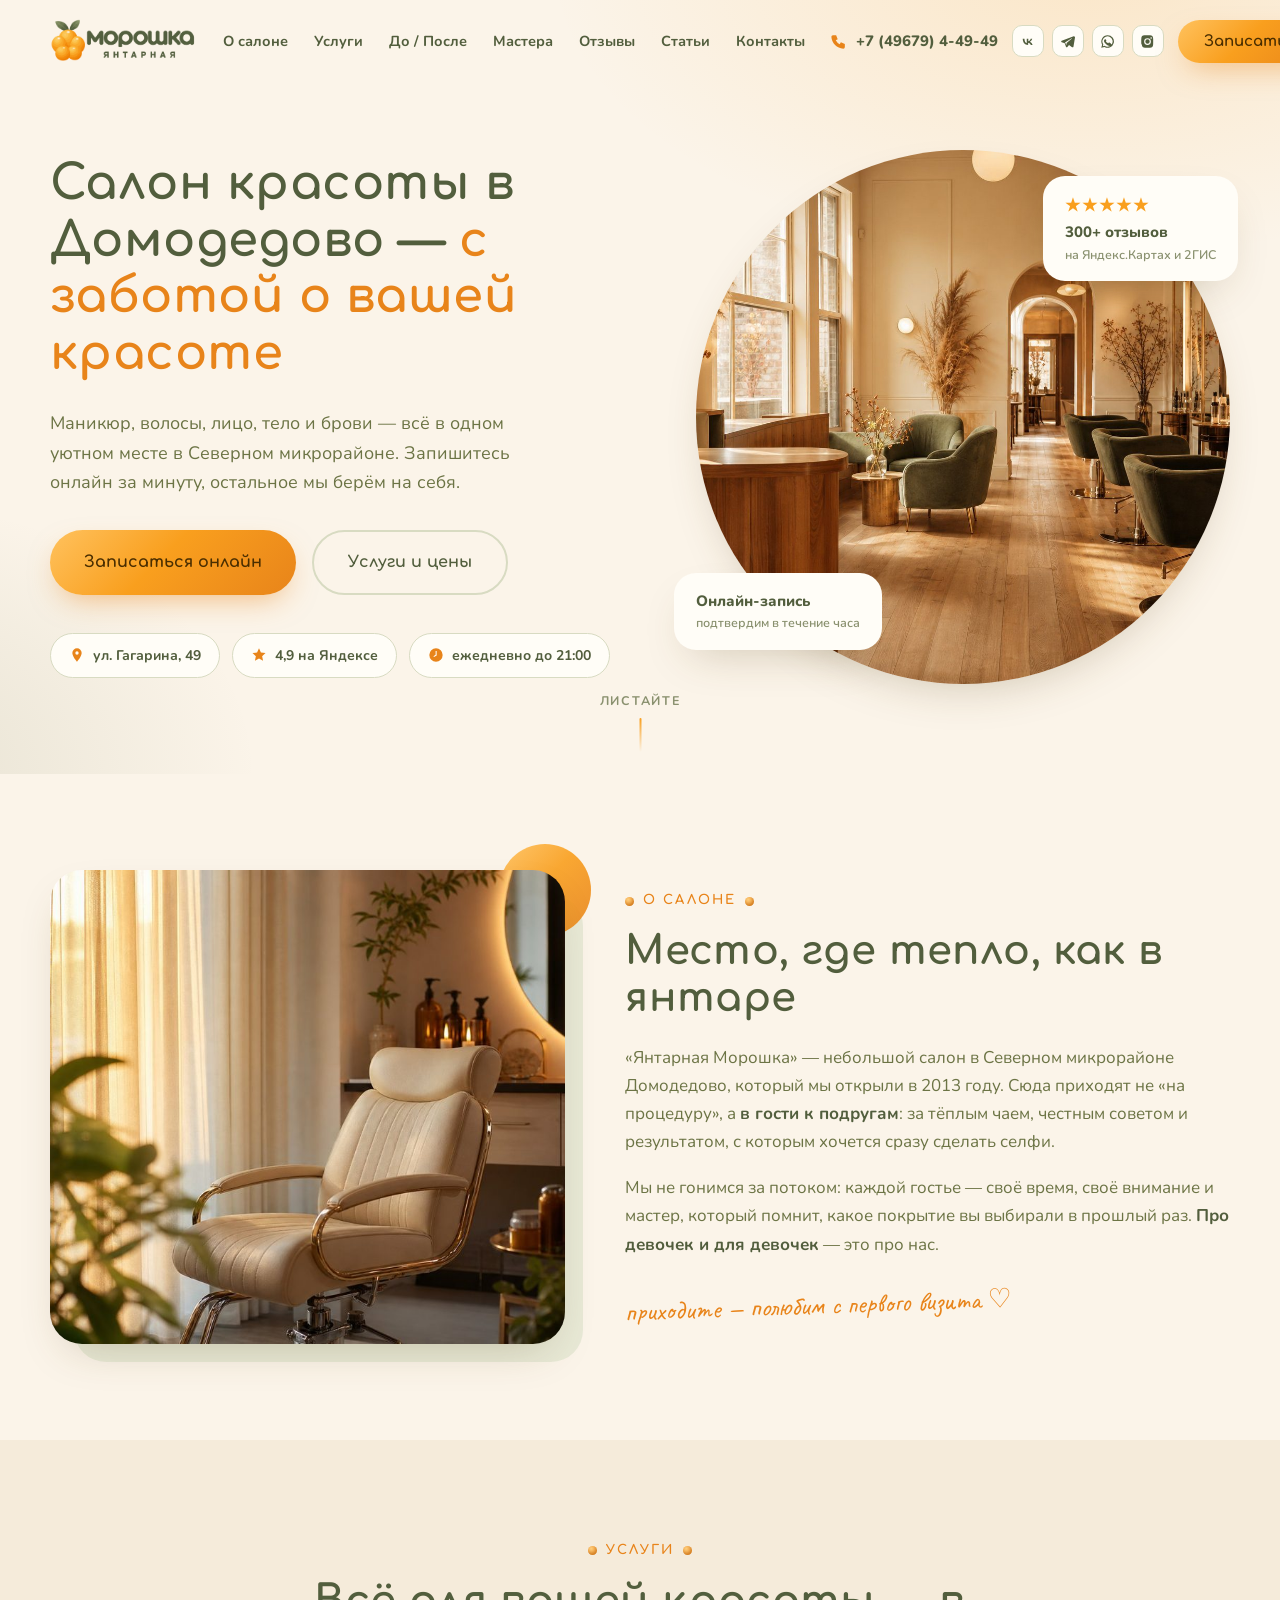
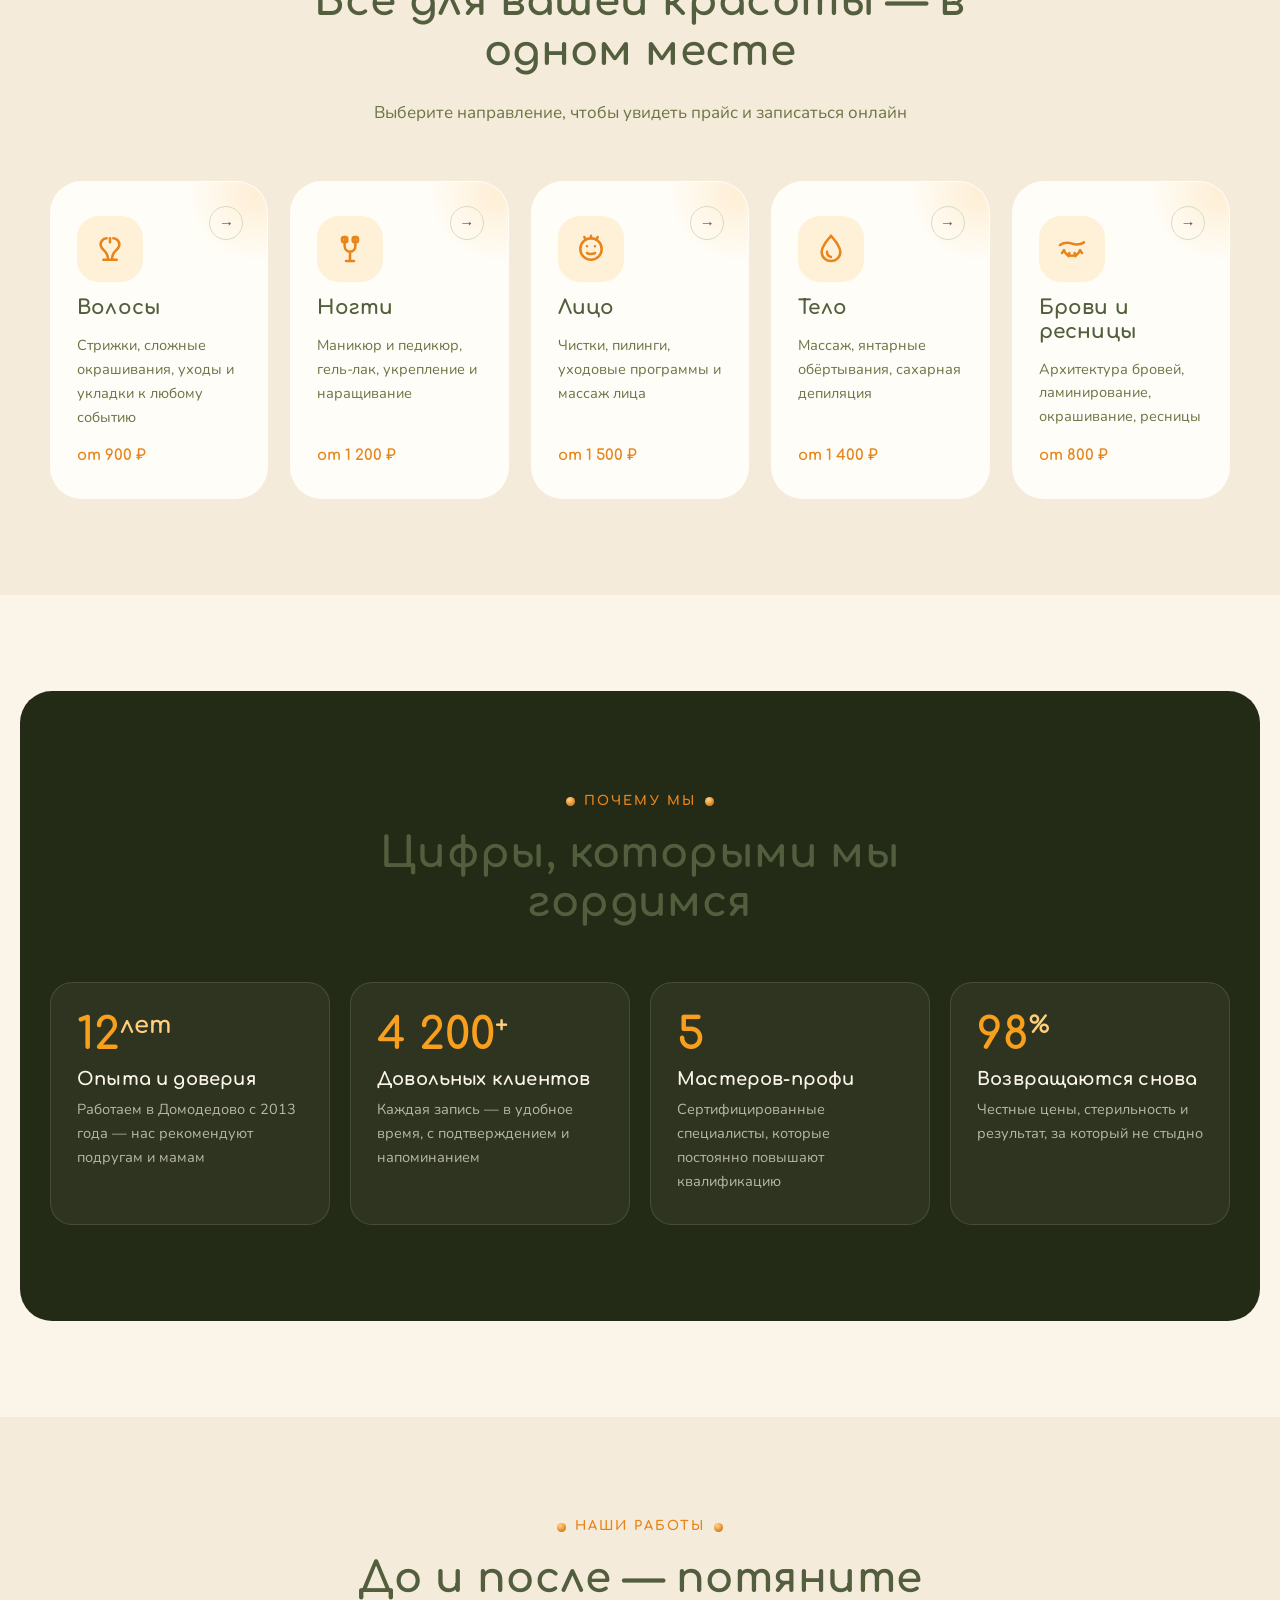
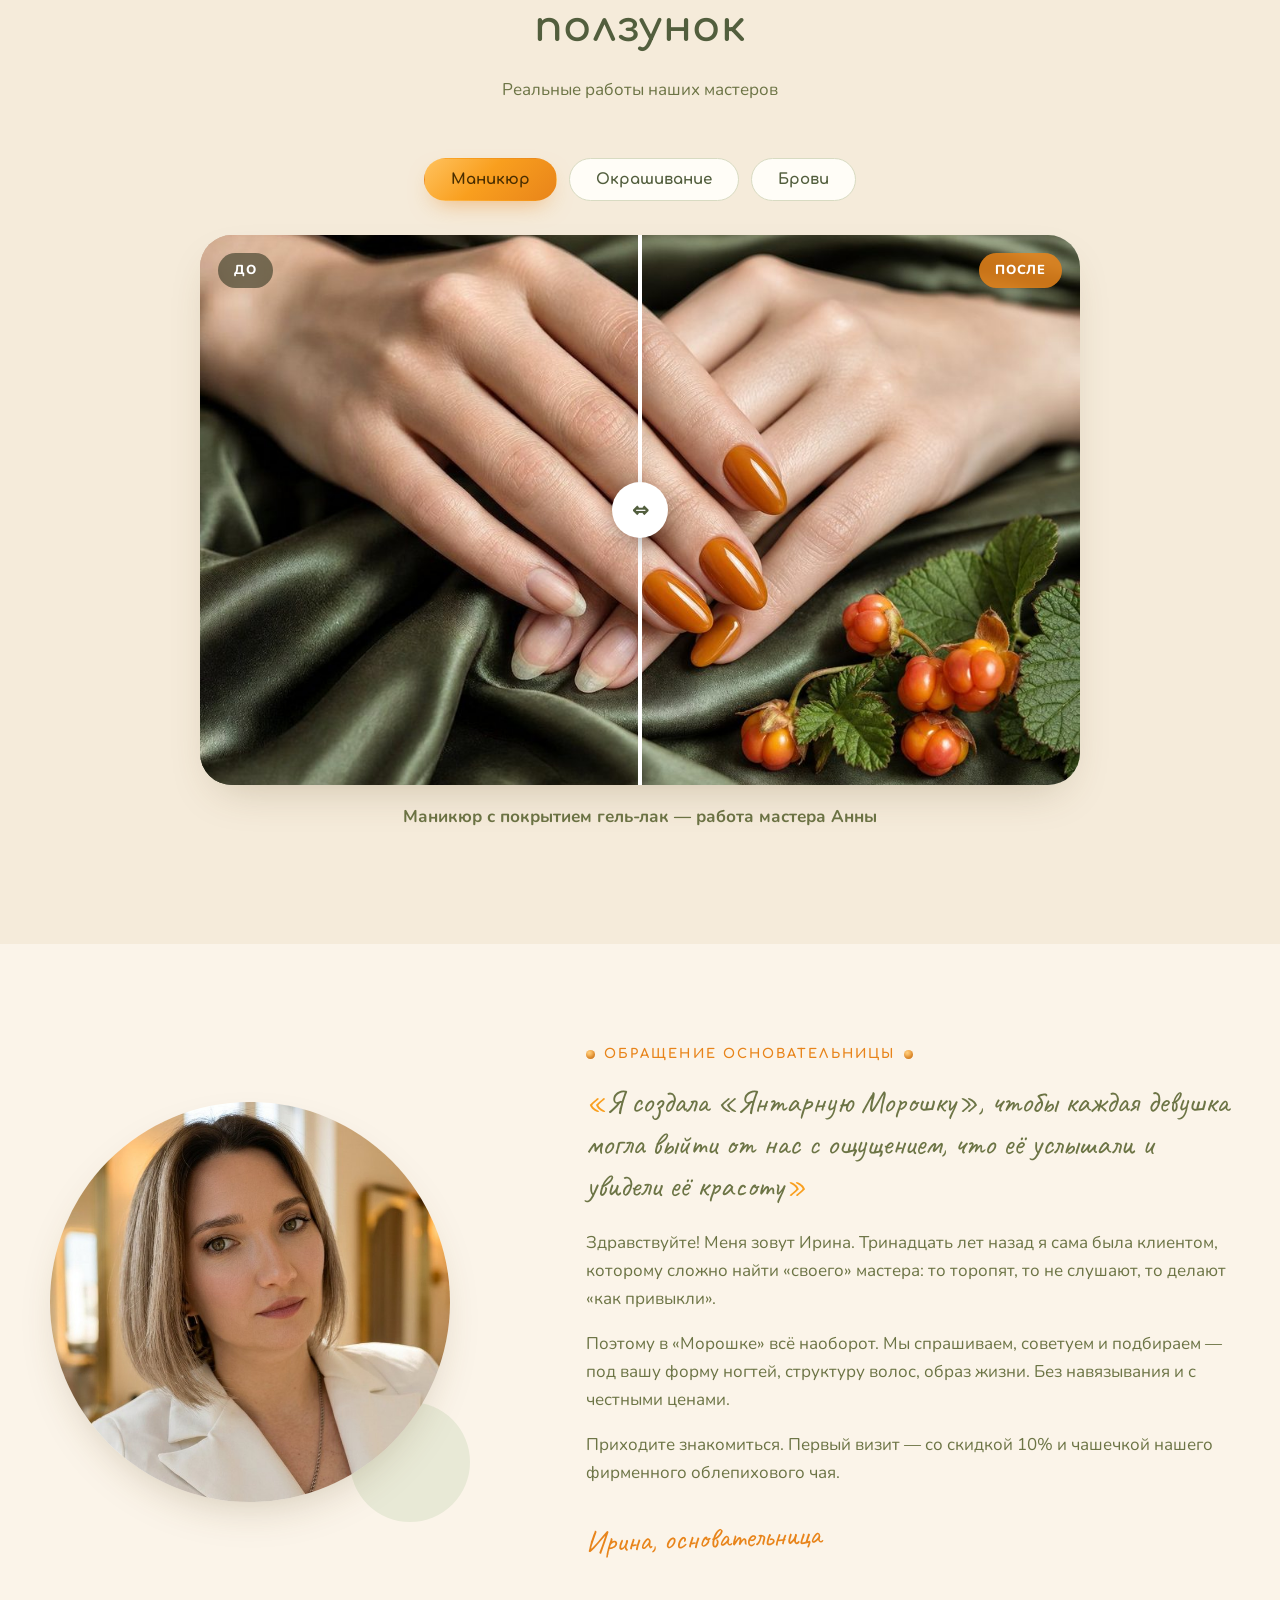
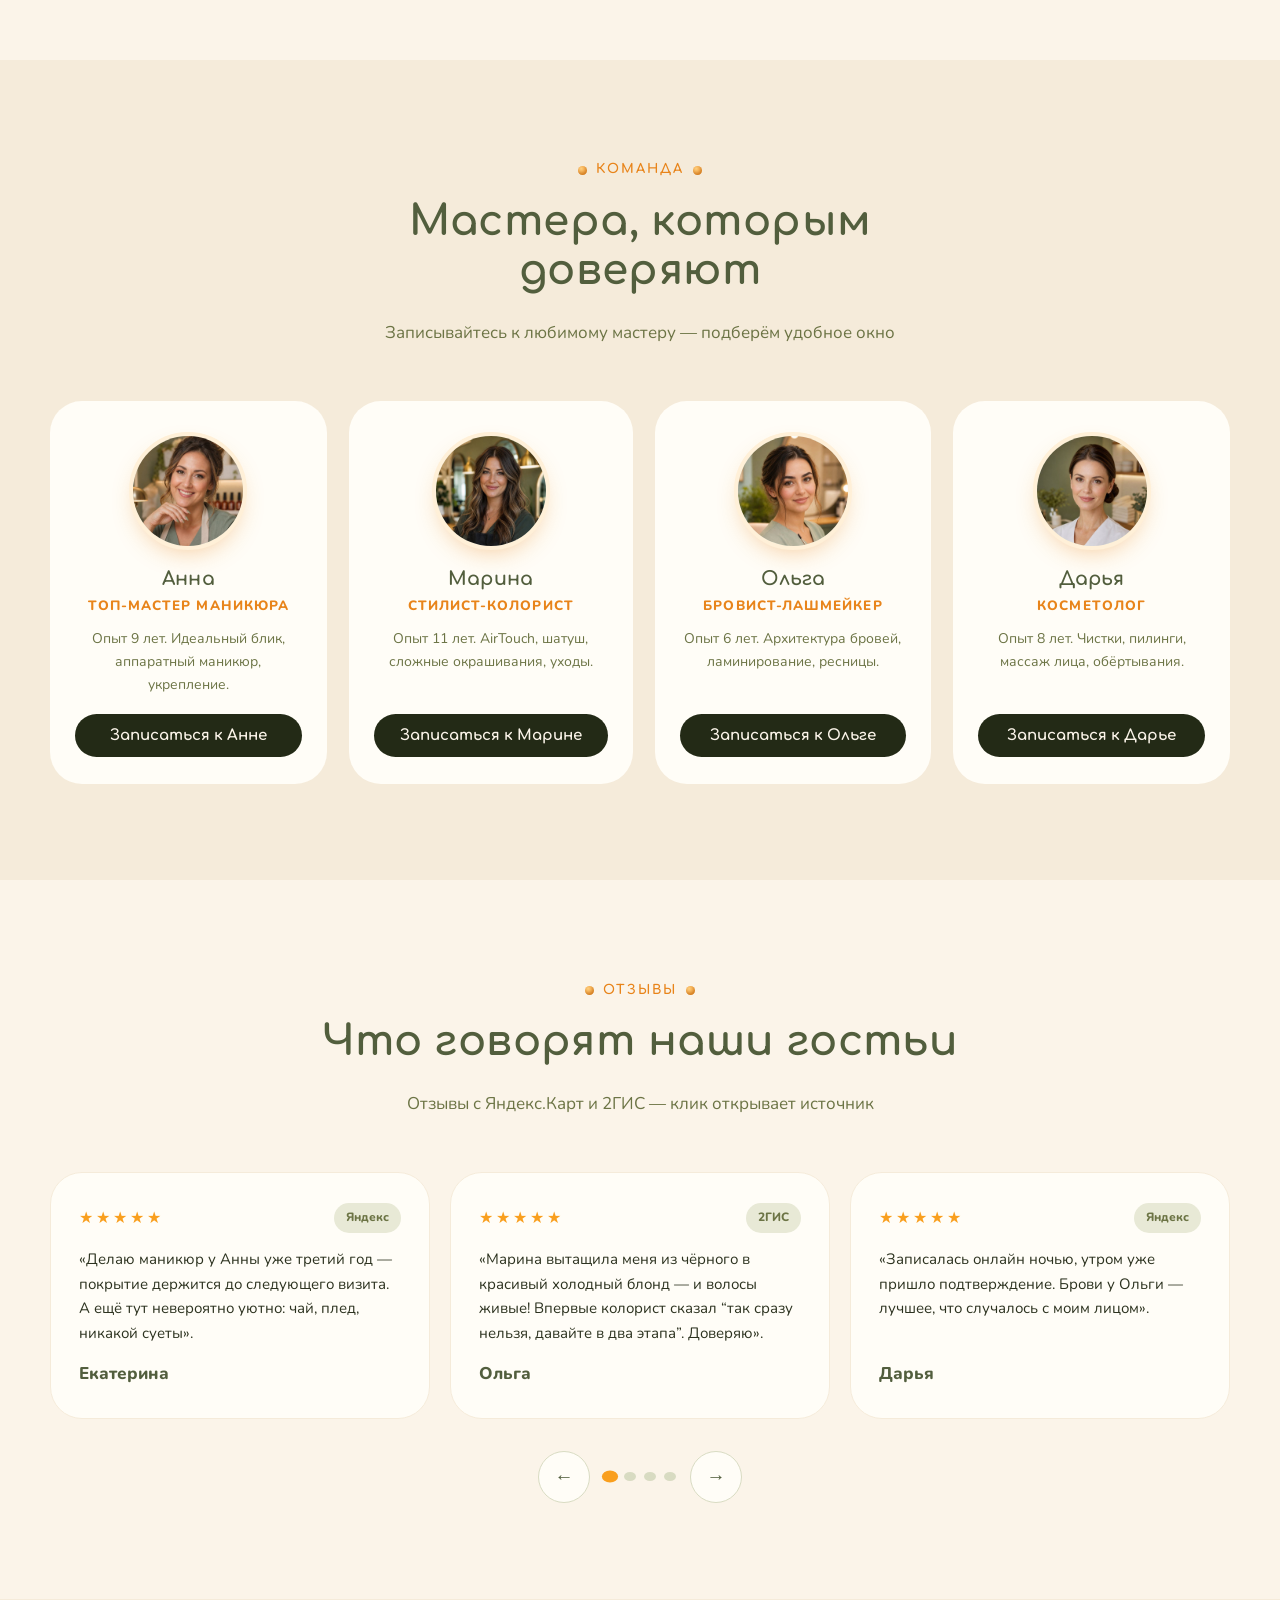
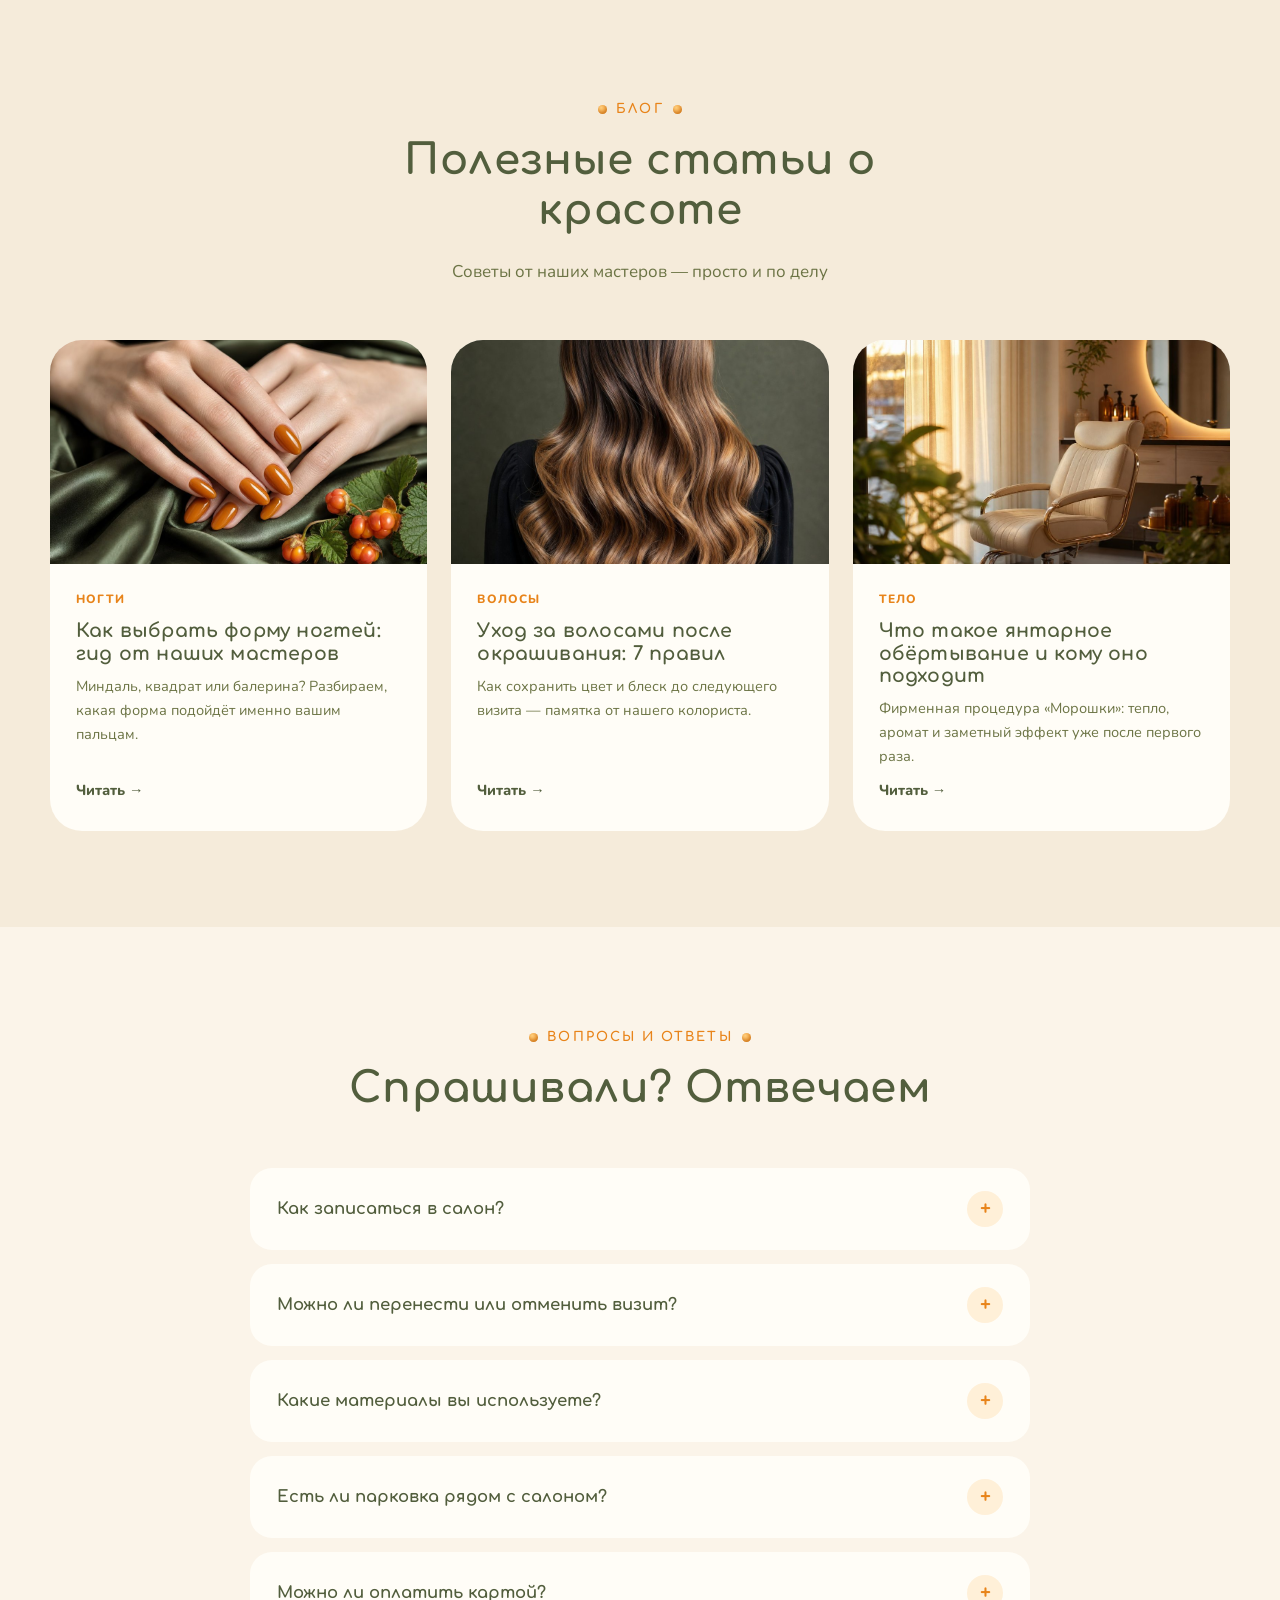
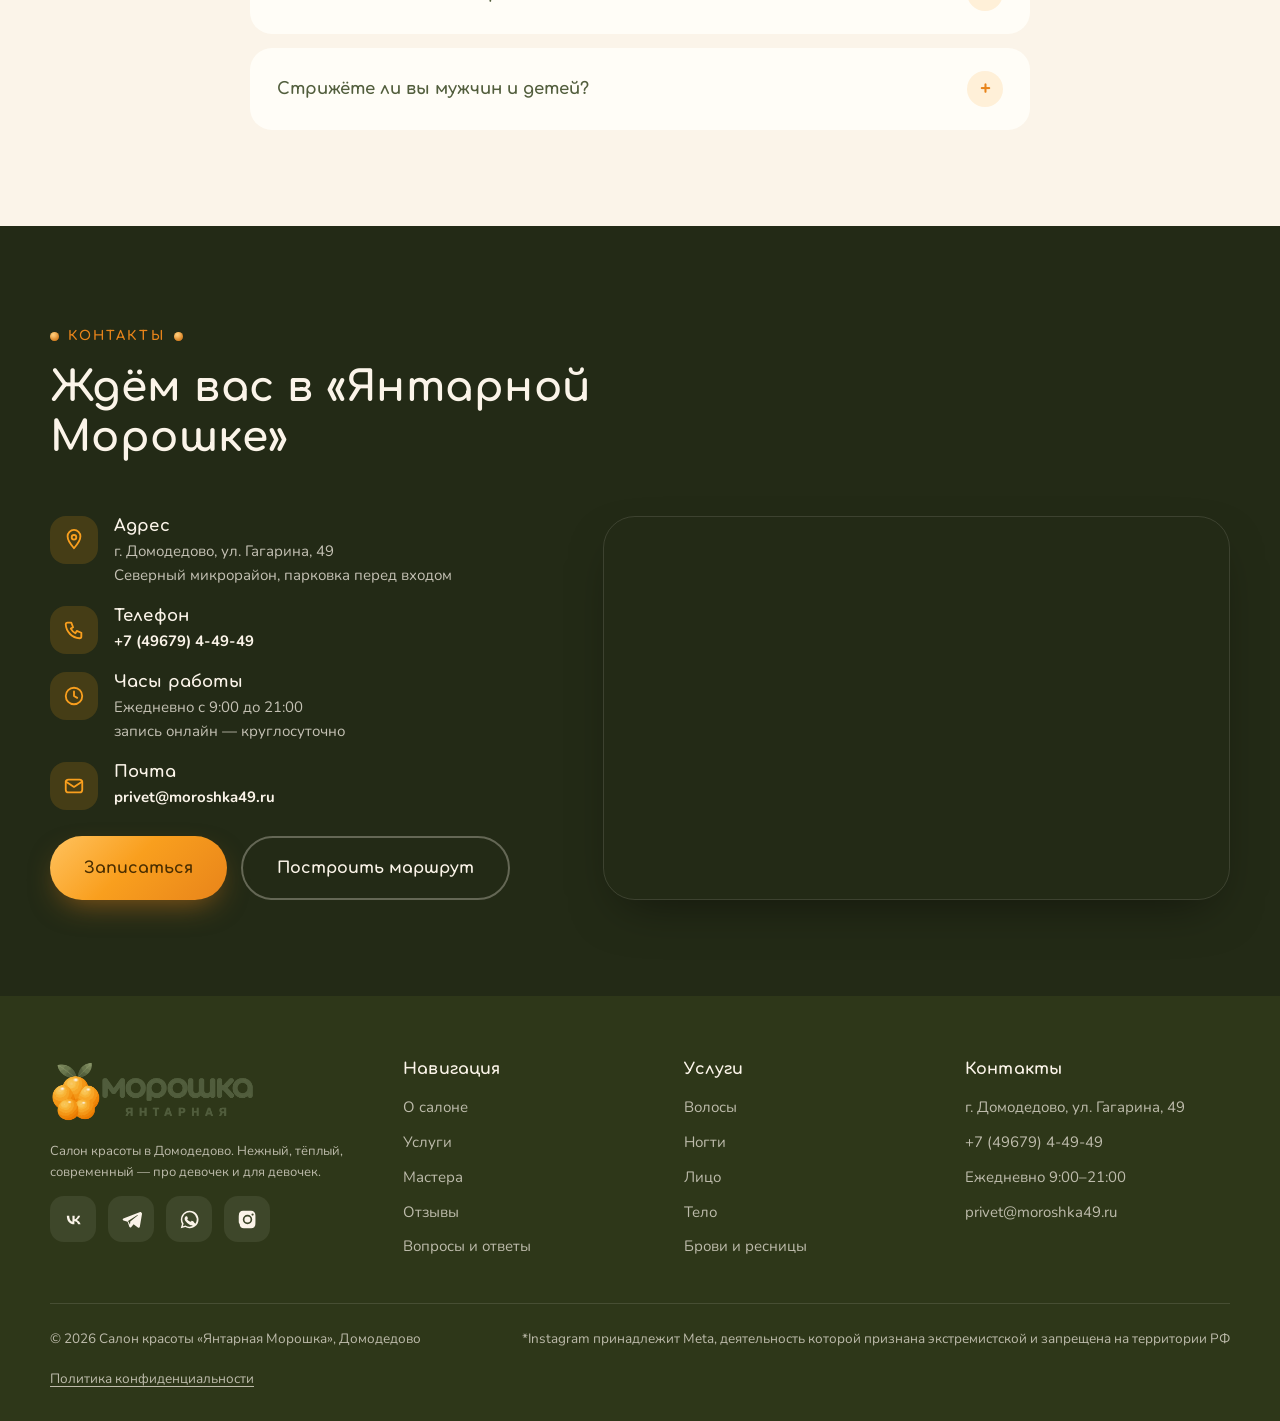
==== commit 44a3f08d: "Основательница: новый профессиональный портрет, имя Ирина" ====
--- a/index.html
+++ b/index.html
@@ -15,7 +15,7 @@
   <link rel="preconnect" href="https://fonts.googleapis.com">
   <link rel="preconnect" href="https://fonts.gstatic.com" crossorigin>
   <link href="https://fonts.googleapis.com/css2?family=Comfortaa:wght@500;600;700&family=Nunito:ital,wght@0,400;0,600;0,700;0,800;1,400&family=Caveat:wght@600&display=swap" rel="stylesheet">
-  <link rel="stylesheet" href="assets/css/style.css?v=11">
+  <link rel="stylesheet" href="assets/css/style.css?v=12">
   <script type="application/ld+json">
   {
     "@context": "https://schema.org",
@@ -259,15 +259,15 @@
     <section class="section" id="founder">
       <div class="container founder__grid">
         <div class="founder__photo-wrap reveal">
-          <img class="founder__photo" src="assets/img/founder.jpg" alt="Анна Северина — основательница салона «Янтарная Морошка»" loading="lazy">
+          <img class="founder__photo" src="assets/img/founder.jpg?v=2" alt="Ирина — основательница салона «Янтарная Морошка»" loading="lazy">
         </div>
         <div class="founder reveal" style="--d:.15s">
           <div class="eyebrow">Обращение основательницы</div>
           <p class="founder__quote">Я создала «Янтарную Морошку», чтобы каждая девушка могла выйти от нас с ощущением, что её услышали и увидели её красоту</p>
-          <p>Здравствуйте! Меня зовут Анна. Тринадцать лет назад я сама была клиентом, которому сложно найти «своего» мастера: то торопят, то не слушают, то делают «как привыкли».</p>
+          <p>Здравствуйте! Меня зовут Ирина. Тринадцать лет назад я сама была клиентом, которому сложно найти «своего» мастера: то торопят, то не слушают, то делают «как привыкли».</p>
           <p>Поэтому в «Морошке» всё наоборот. Мы спрашиваем, советуем и подбираем — под вашу форму ногтей, структуру волос, образ жизни. Без навязывания и с честными ценами.</p>
           <p>Приходите знакомиться. Первый визит — со скидкой 10% и чашечкой нашего фирменного облепихового чая.</p>
-          <span class="founder__sign">Анна Северина, основательница</span>
+          <span class="founder__sign">Ирина, основательница</span>
         </div>
       </div>
     </section>
@@ -602,6 +602,6 @@
     </div>
   </div>
 
-  <script src="assets/js/main.js?v=11"></script>
+  <script src="assets/js/main.js?v=12"></script>
 </body>
 </html>
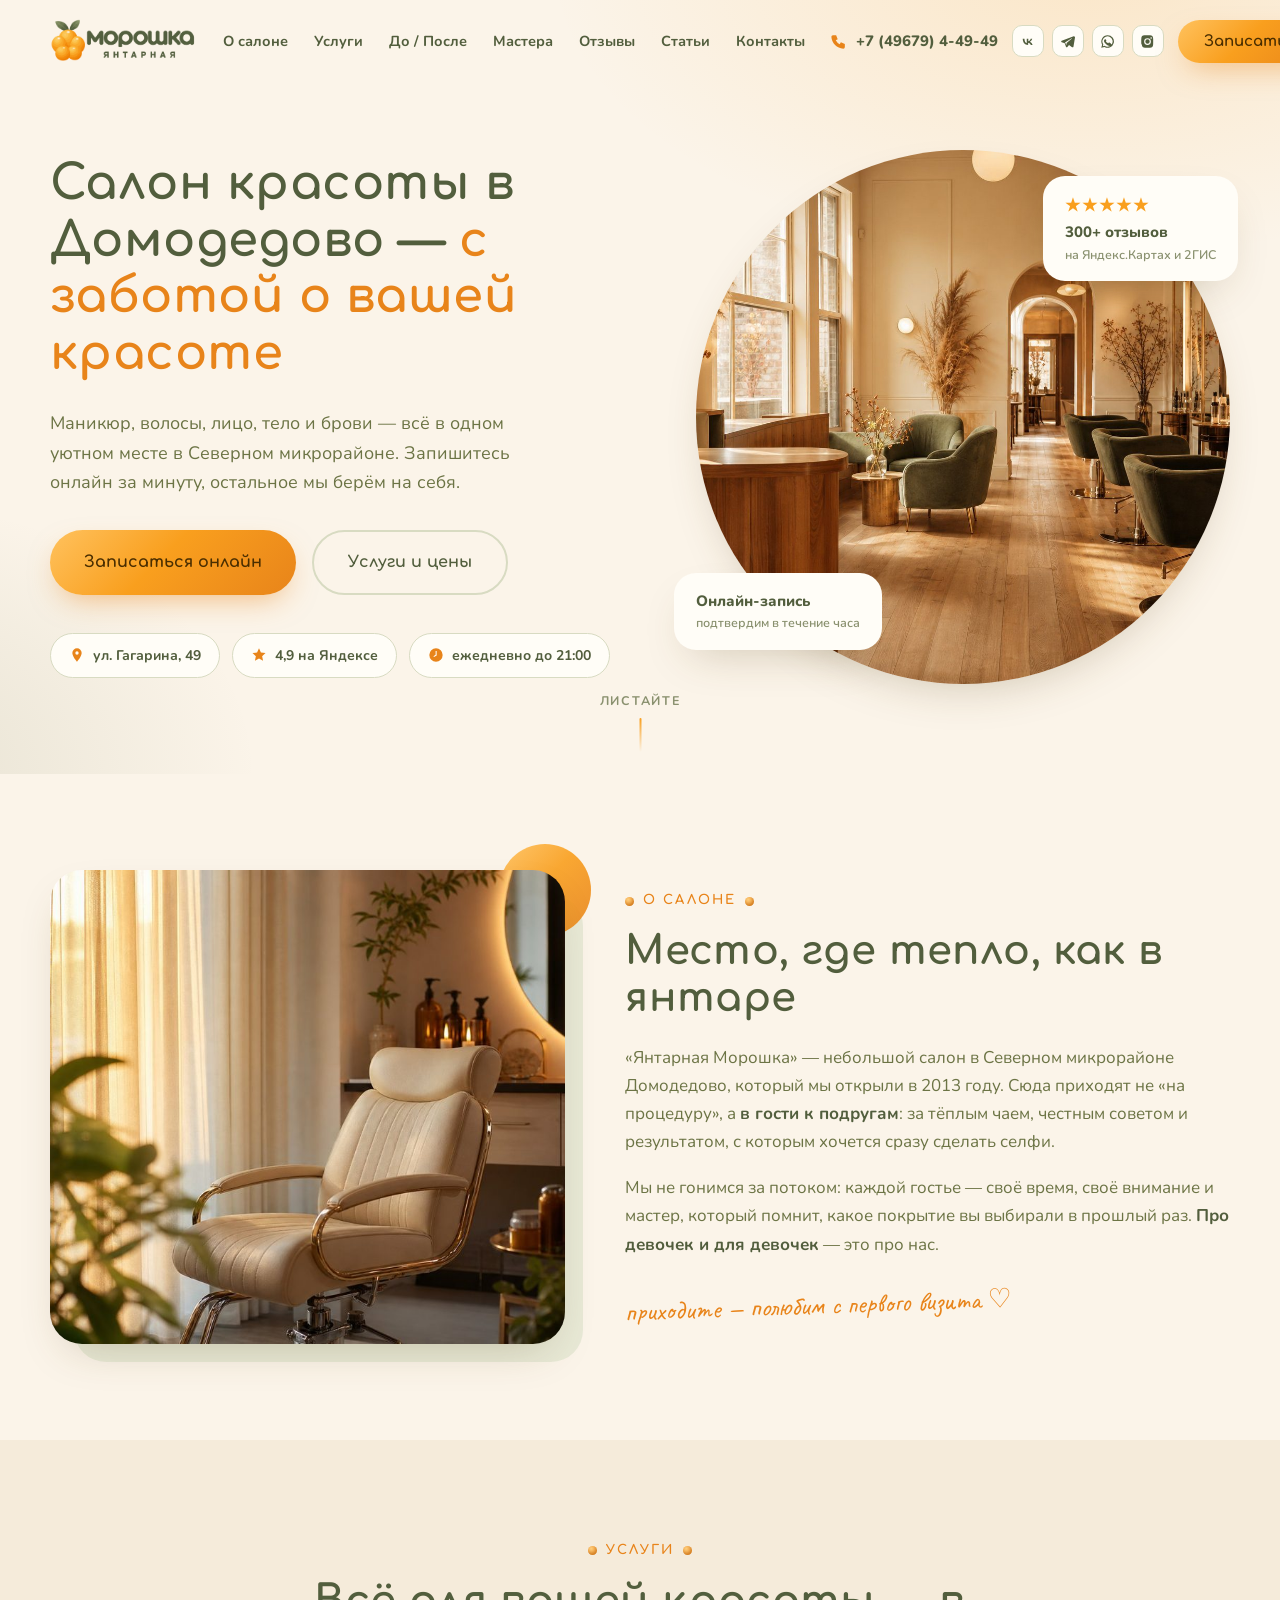
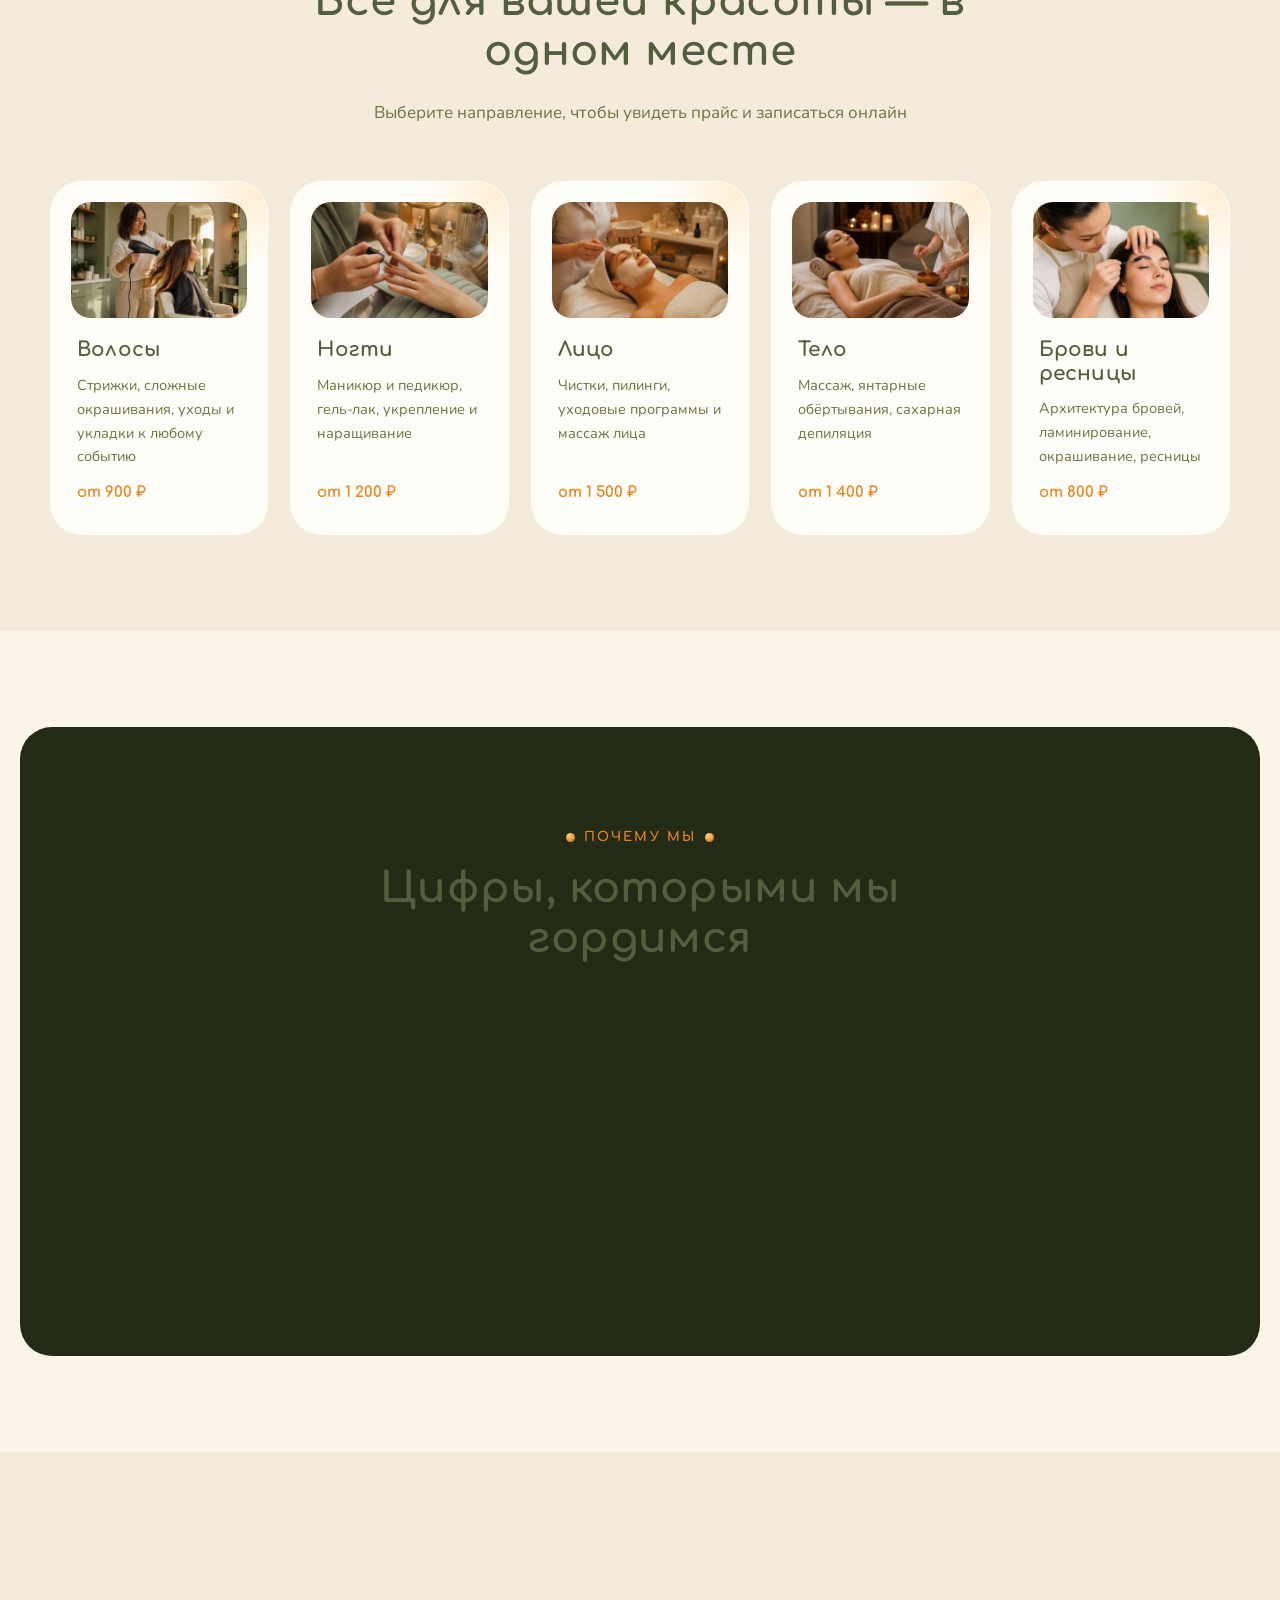
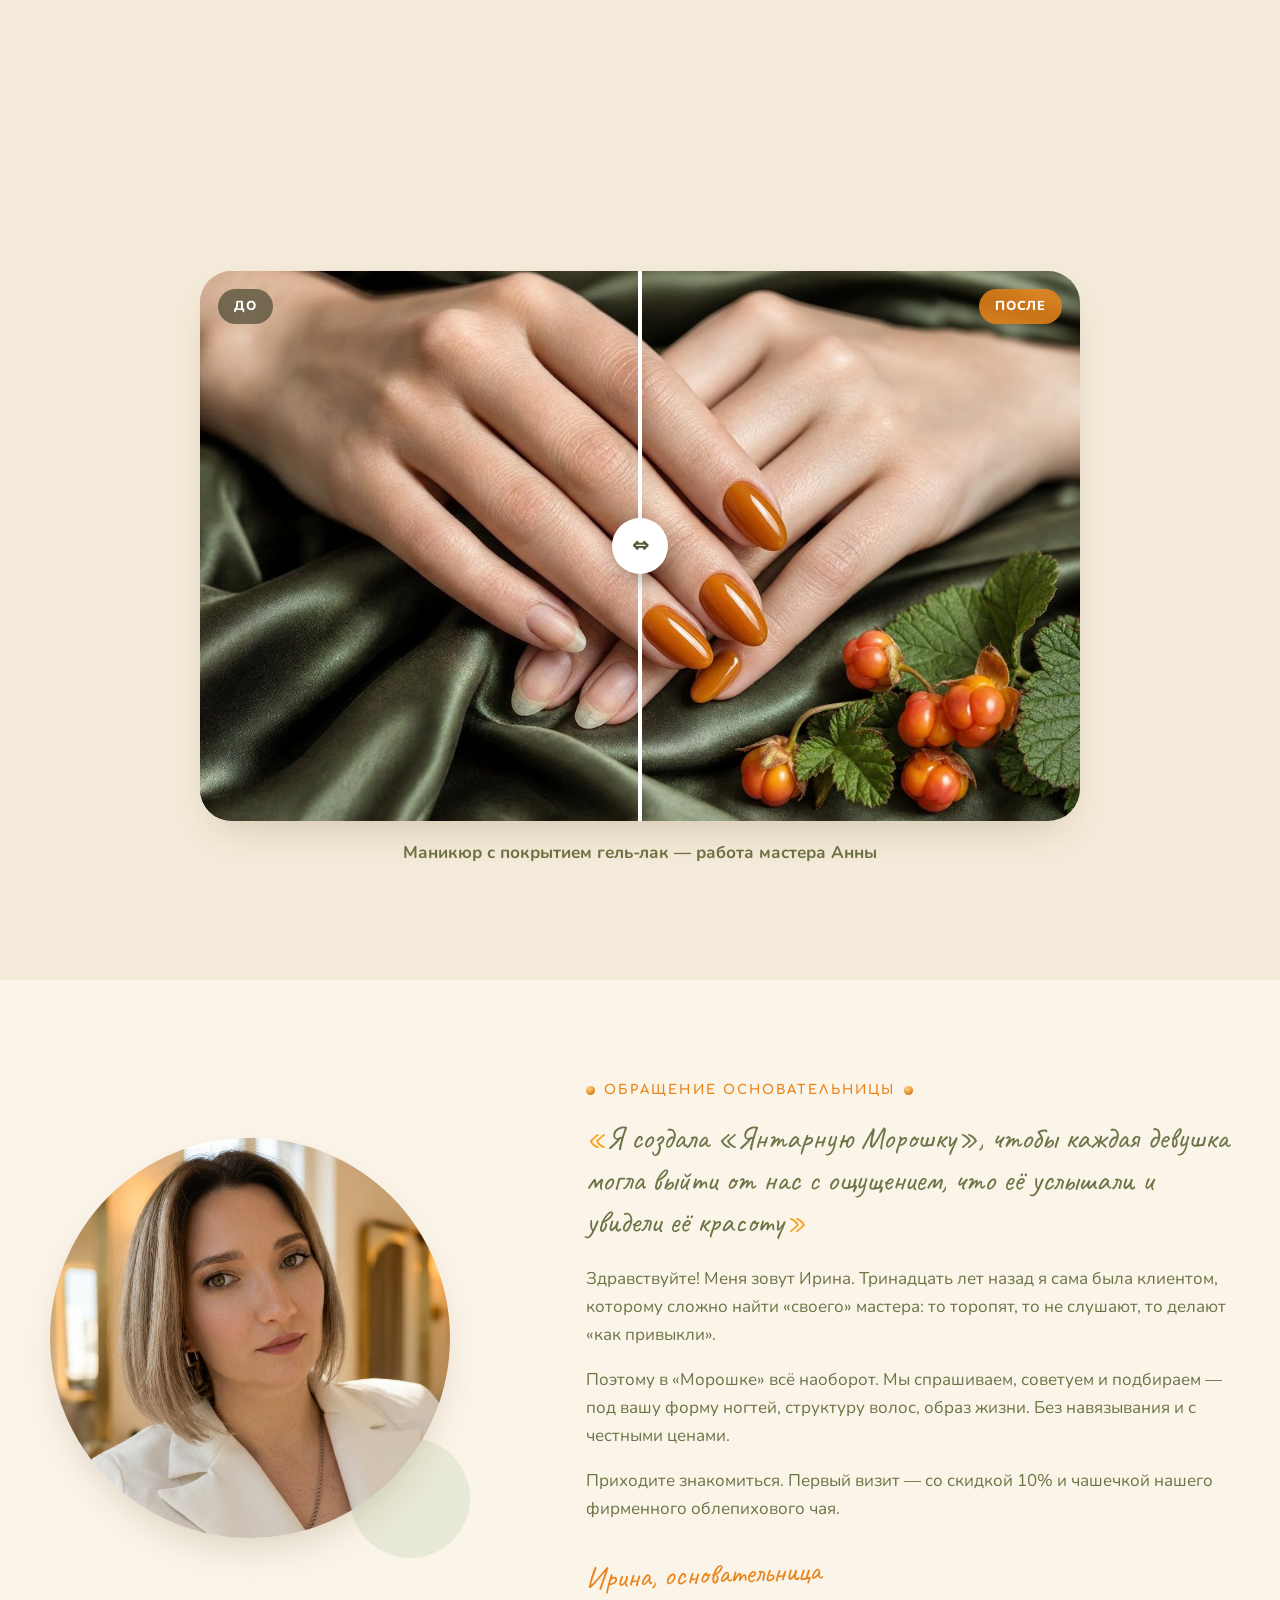
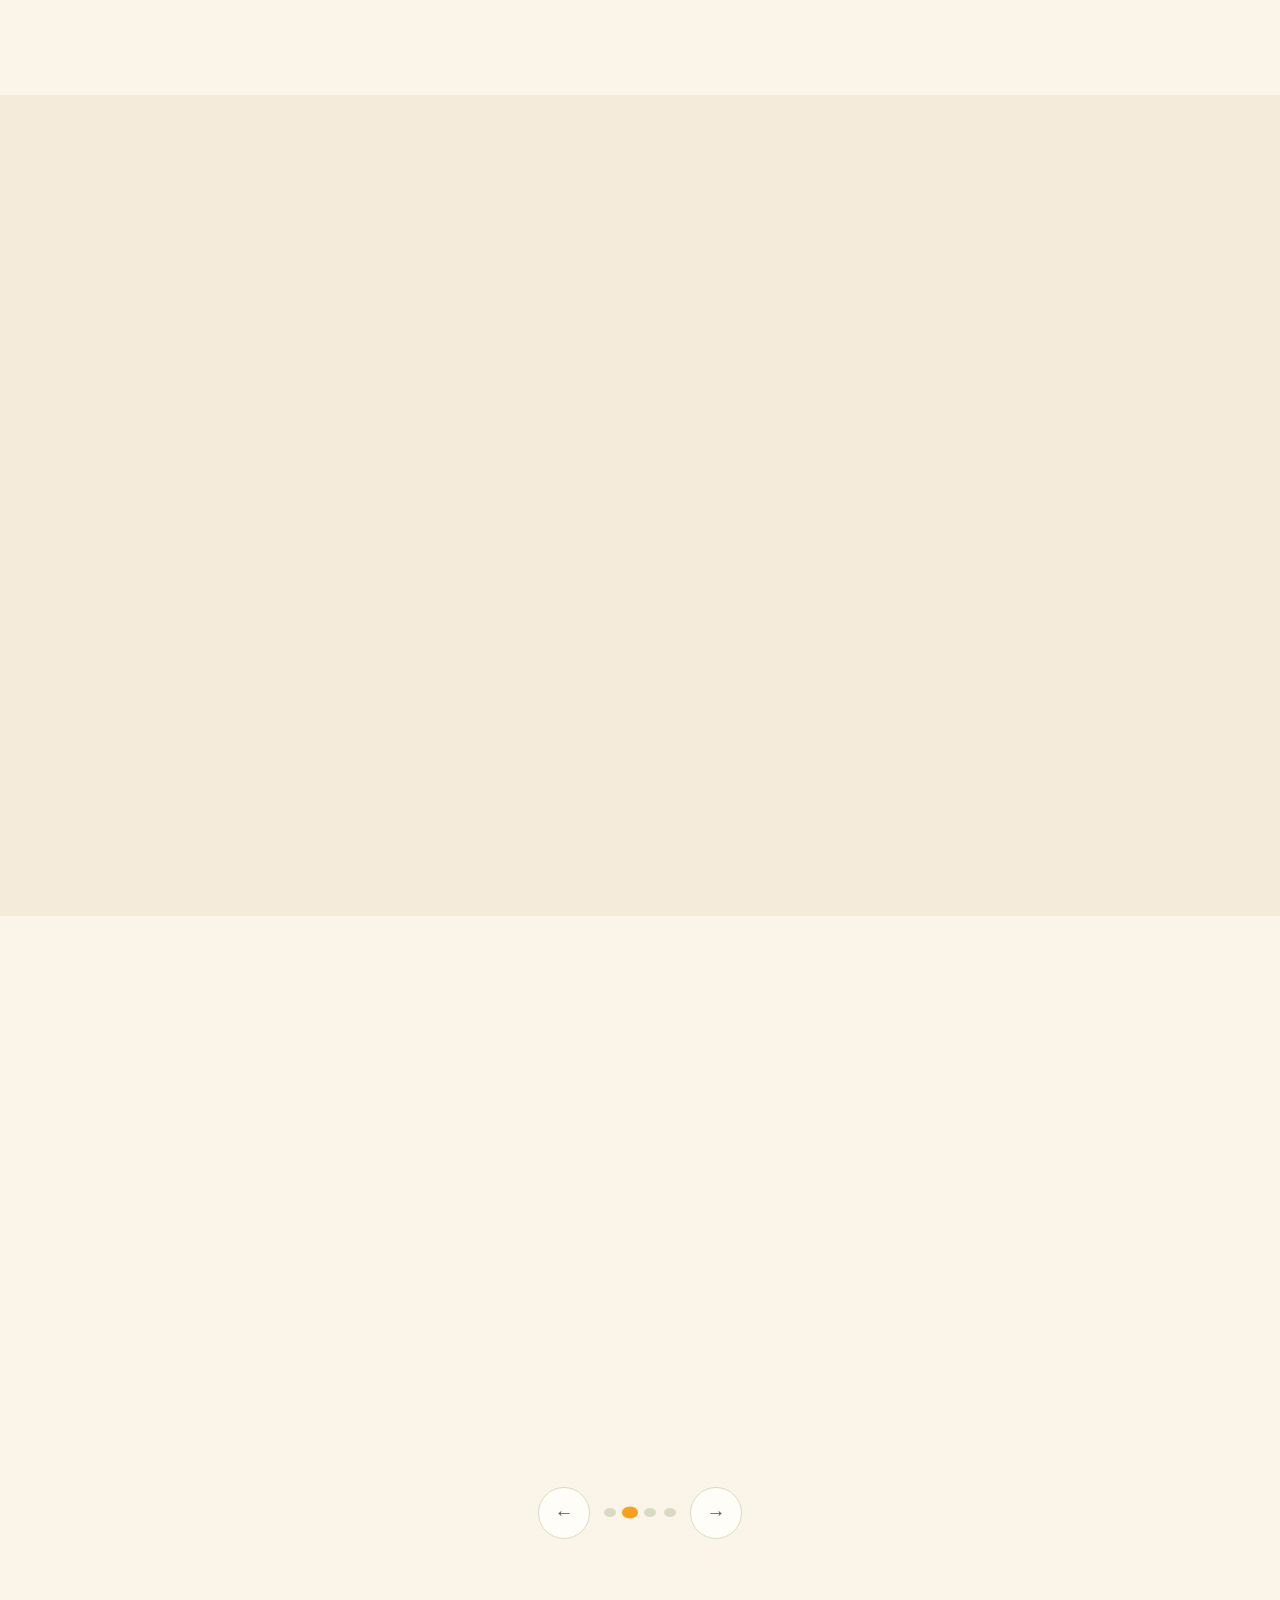
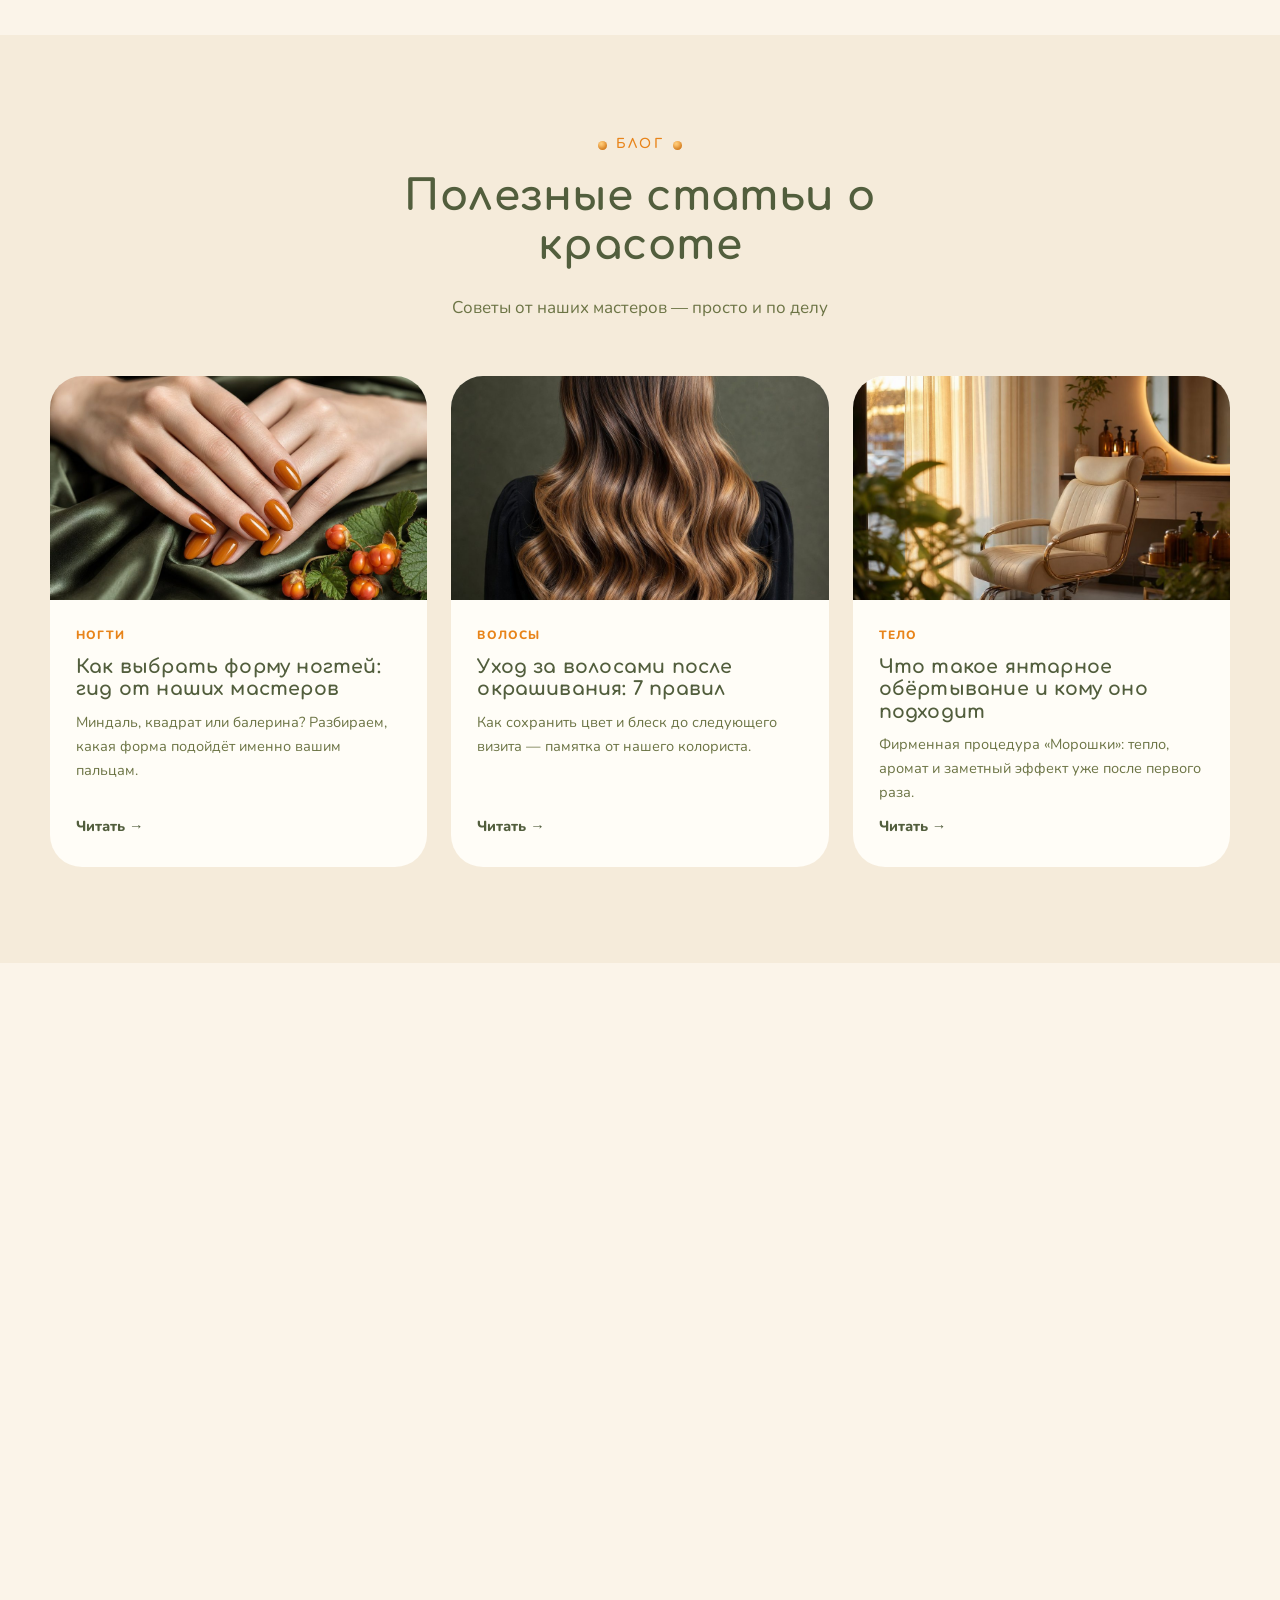
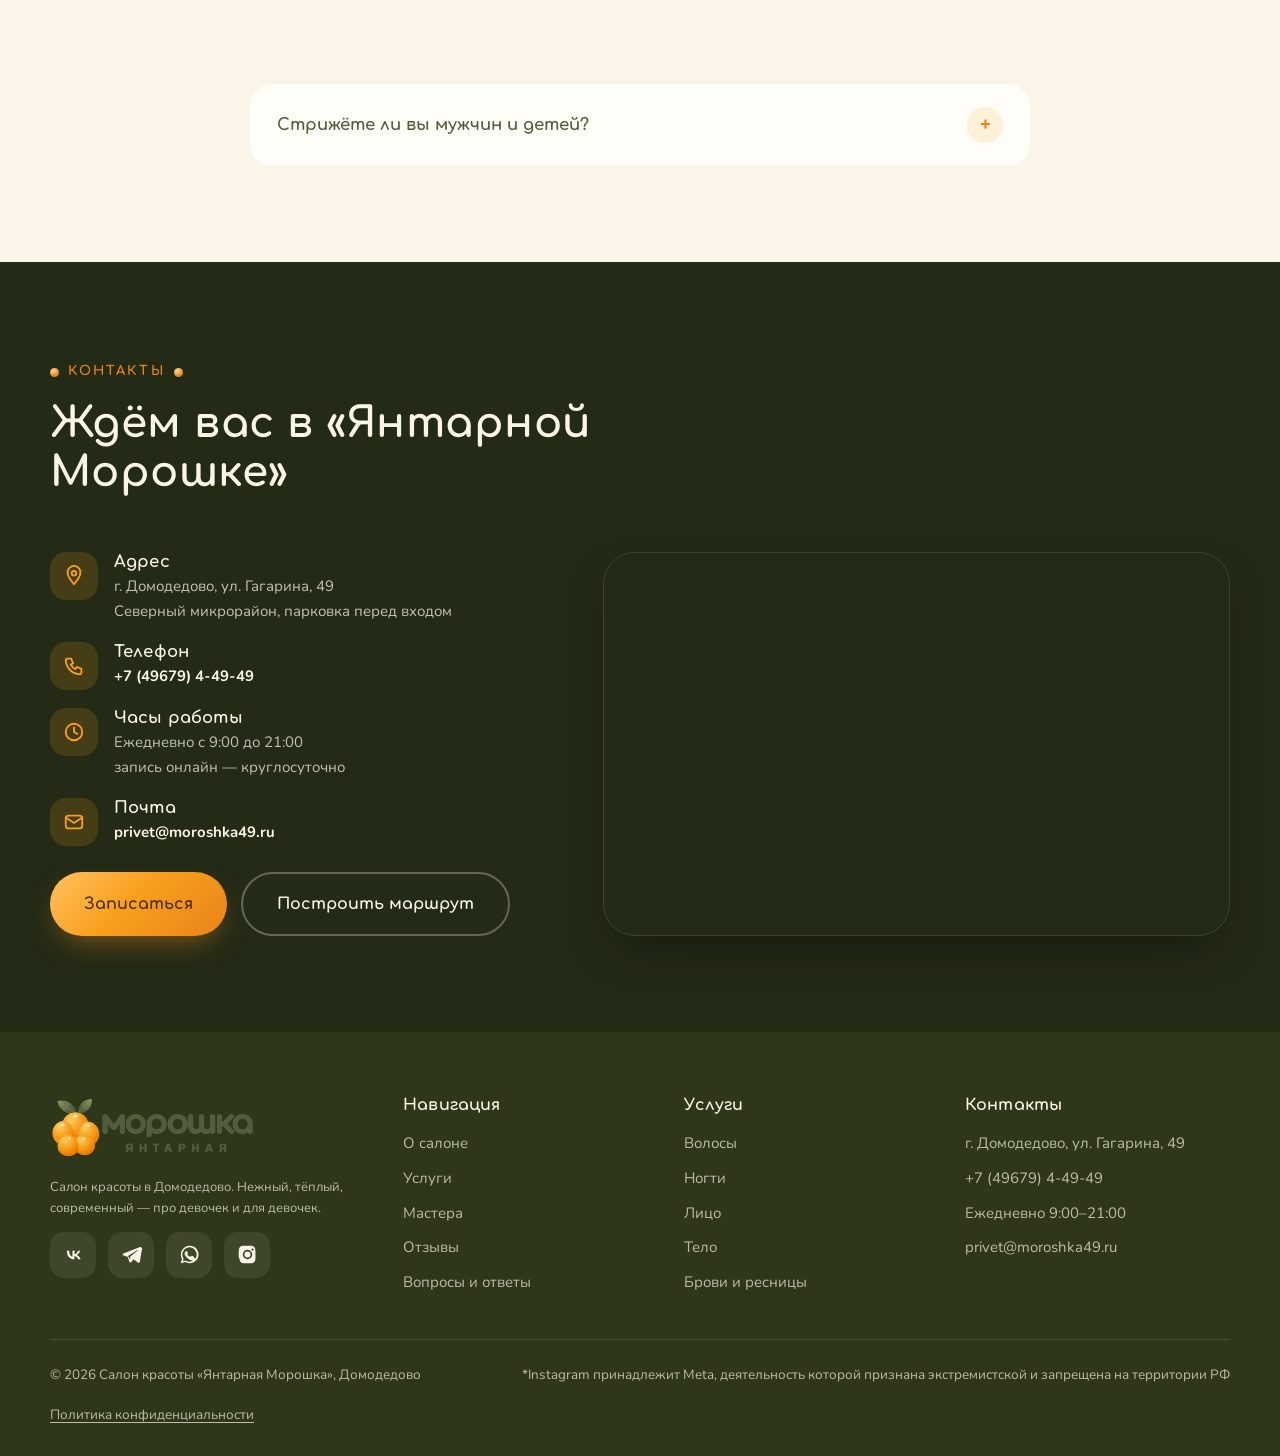
==== commit ef467b41: "Услуги: реальные фото процедур в карточках" ====
--- a/index.html
+++ b/index.html
@@ -15,7 +15,7 @@
   <link rel="preconnect" href="https://fonts.googleapis.com">
   <link rel="preconnect" href="https://fonts.gstatic.com" crossorigin>
   <link href="https://fonts.googleapis.com/css2?family=Comfortaa:wght@500;600;700&family=Nunito:ital,wght@0,400;0,600;0,700;0,800;1,400&family=Caveat:wght@600&display=swap" rel="stylesheet">
-  <link rel="stylesheet" href="assets/css/style.css?v=12">
+  <link rel="stylesheet" href="assets/css/style.css?v=13">
   <script type="application/ld+json">
   {
     "@context": "https://schema.org",
@@ -159,35 +159,35 @@
         <div class="services__grid">
           <a class="service-card reveal" href="uslugi/volosy.html" style="--d:0s">
             <span class="service-card__arrow">→</span>
-            <span class="service-card__icon"><svg viewBox="0 0 24 24"><path d="M14.5 4a4.5 4.5 0 0 1 4.4 5.5c-.3 1.5-1.4 2.6-2.4 3.6-1.7 1.7-3 3.4-3 6.4M9.5 4A4.5 4.5 0 0 0 5.1 9.5c.3 1.5 1.4 2.6 2.4 3.6 1.7 1.7 3 3.4 3 6.4M7 20h10"/><path d="M12 4v3"/></svg></span>
+            <span class="service-card__img"><img src="assets/img/proc-volosy.jpg" alt="Стрижка и укладка у стилиста в салоне «Янтарная Морошка»" loading="lazy"></span>
             <h3>Волосы</h3>
             <p>Стрижки, сложные окрашивания, уходы и укладки к любому событию</p>
             <span class="service-card__price">от 900 ₽</span>
           </a>
           <a class="service-card reveal" href="uslugi/nogti.html" style="--d:.08s">
             <span class="service-card__arrow">→</span>
-            <span class="service-card__icon"><svg viewBox="0 0 24 24"><path d="M8 3v7a4 4 0 0 0 8 0V3M12 14v7M9 21h6"/><rect x="6" y="3" width="4" height="4" rx="1.5"/><rect x="14" y="3" width="4" height="4" rx="1.5"/></svg></span>
+            <span class="service-card__img"><img src="assets/img/proc-nogti.jpg" alt="Маникюр с покрытием гель-лак в салоне «Янтарная Морошка»" loading="lazy"></span>
             <h3>Ногти</h3>
             <p>Маникюр и педикюр, гель-лак, укрепление и наращивание</p>
             <span class="service-card__price">от 1 200 ₽</span>
           </a>
           <a class="service-card reveal" href="uslugi/litso.html" style="--d:.16s">
             <span class="service-card__arrow">→</span>
-            <span class="service-card__icon"><svg viewBox="0 0 24 24"><circle cx="12" cy="12" r="8"/><path d="M9 10h.01M15 10h.01M9 15c1 1 5 1 6 0M12 4V2M8 5 7 3M16 5l1-2"/></svg></span>
+            <span class="service-card__img"><img src="assets/img/proc-litso.jpg" alt="Уходовая процедура для лица у косметолога" loading="lazy"></span>
             <h3>Лицо</h3>
             <p>Чистки, пилинги, уходовые программы и массаж лица</p>
             <span class="service-card__price">от 1 500 ₽</span>
           </a>
           <a class="service-card reveal" href="uslugi/telo.html" style="--d:.24s">
             <span class="service-card__arrow">→</span>
-            <span class="service-card__icon"><svg viewBox="0 0 24 24"><path d="M12 21c-4 0-7-3-7-7 0-3 2-5 3-7 1.3-1.7 2.7-3.3 4-5 1.3 1.7 2.7 3.3 4 5 1 2 3 4 3 7 0 4-3 7-7 7Z"/><path d="M9 14c0 2 1.3 3.5 3 4"/></svg></span>
+            <span class="service-card__img"><img src="assets/img/proc-telo.jpg" alt="Спа-ритуал для тела в салоне «Янтарная Морошка»" loading="lazy"></span>
             <h3>Тело</h3>
             <p>Массаж, янтарные обёртывания, сахарная депиляция</p>
             <span class="service-card__price">от 1 400 ₽</span>
           </a>
           <a class="service-card reveal" href="uslugi/brovi.html" style="--d:.32s">
             <span class="service-card__arrow">→</span>
-            <span class="service-card__icon"><svg viewBox="0 0 24 24"><path d="M3 9c3-2 6-2 9-1s6 1 9-1M6 13c.8 2.5 3 4 6 4s5.2-1.5 6-4"/><path d="M6 13l-1.5 2M10 15l-.6 2.4M14 15l.6 2.4M18 13l1.5 2"/></svg></span>
+            <span class="service-card__img"><img src="assets/img/proc-brovi.jpg" alt="Архитектура и ламинирование бровей" loading="lazy"></span>
             <h3>Брови и ресницы</h3>
             <p>Архитектура бровей, ламинирование, окрашивание, ресницы</p>
             <span class="service-card__price">от 800 ₽</span>
@@ -602,6 +602,6 @@
     </div>
   </div>
 
-  <script src="assets/js/main.js?v=12"></script>
+  <script src="assets/js/main.js?v=13"></script>
 </body>
 </html>
--- a/assets/css/style.css
+++ b/assets/css/style.css
@@ -640,3 +640,18 @@
 @media (max-width: 640px) {
   .masters__grid { grid-template-columns: 1fr; }
 }
+
+/* ---------- Карточки услуг: фото процедур вместо иконок ---------- */
+.service-card { padding: 20px 20px 28px; gap: 12px; }
+.service-card__img {
+  display: block; margin: 0 0 8px; border-radius: 20px; overflow: hidden;
+  aspect-ratio: 16/10.5; background: var(--sage-mist); position: relative;
+}
+.service-card__img img {
+  width: 100%; height: 100%; object-fit: cover;
+  position: absolute; top: 0; right: 0; bottom: 0; left: 0;
+  transition: transform .5s ease;
+}
+.service-card:hover .service-card__img img { transform: scale(1.07); }
+.service-card h3, .service-card p, .service-card__price { padding: 0 6px; }
+.service-card__arrow { top: 30px; right: 30px; background: rgba(255,253,247,.85); backdrop-filter: blur(4px); border-color: transparent; }
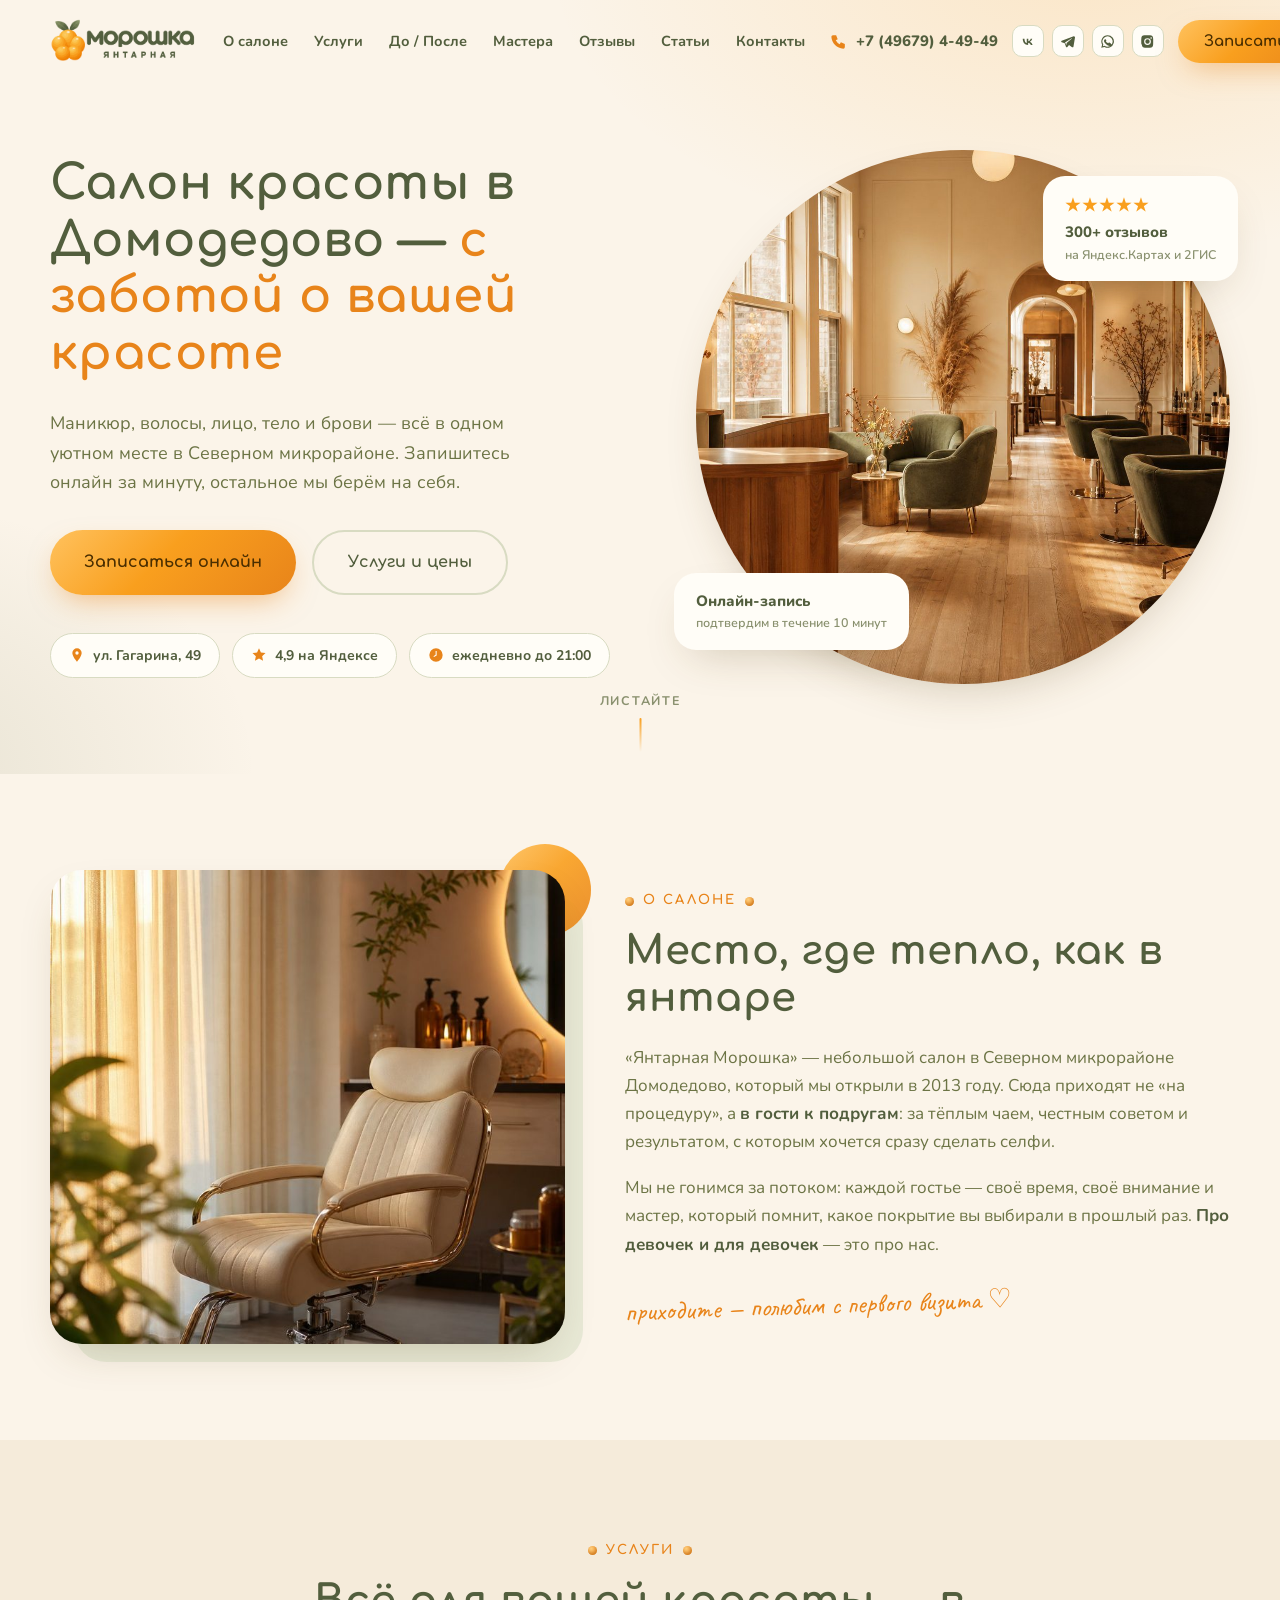
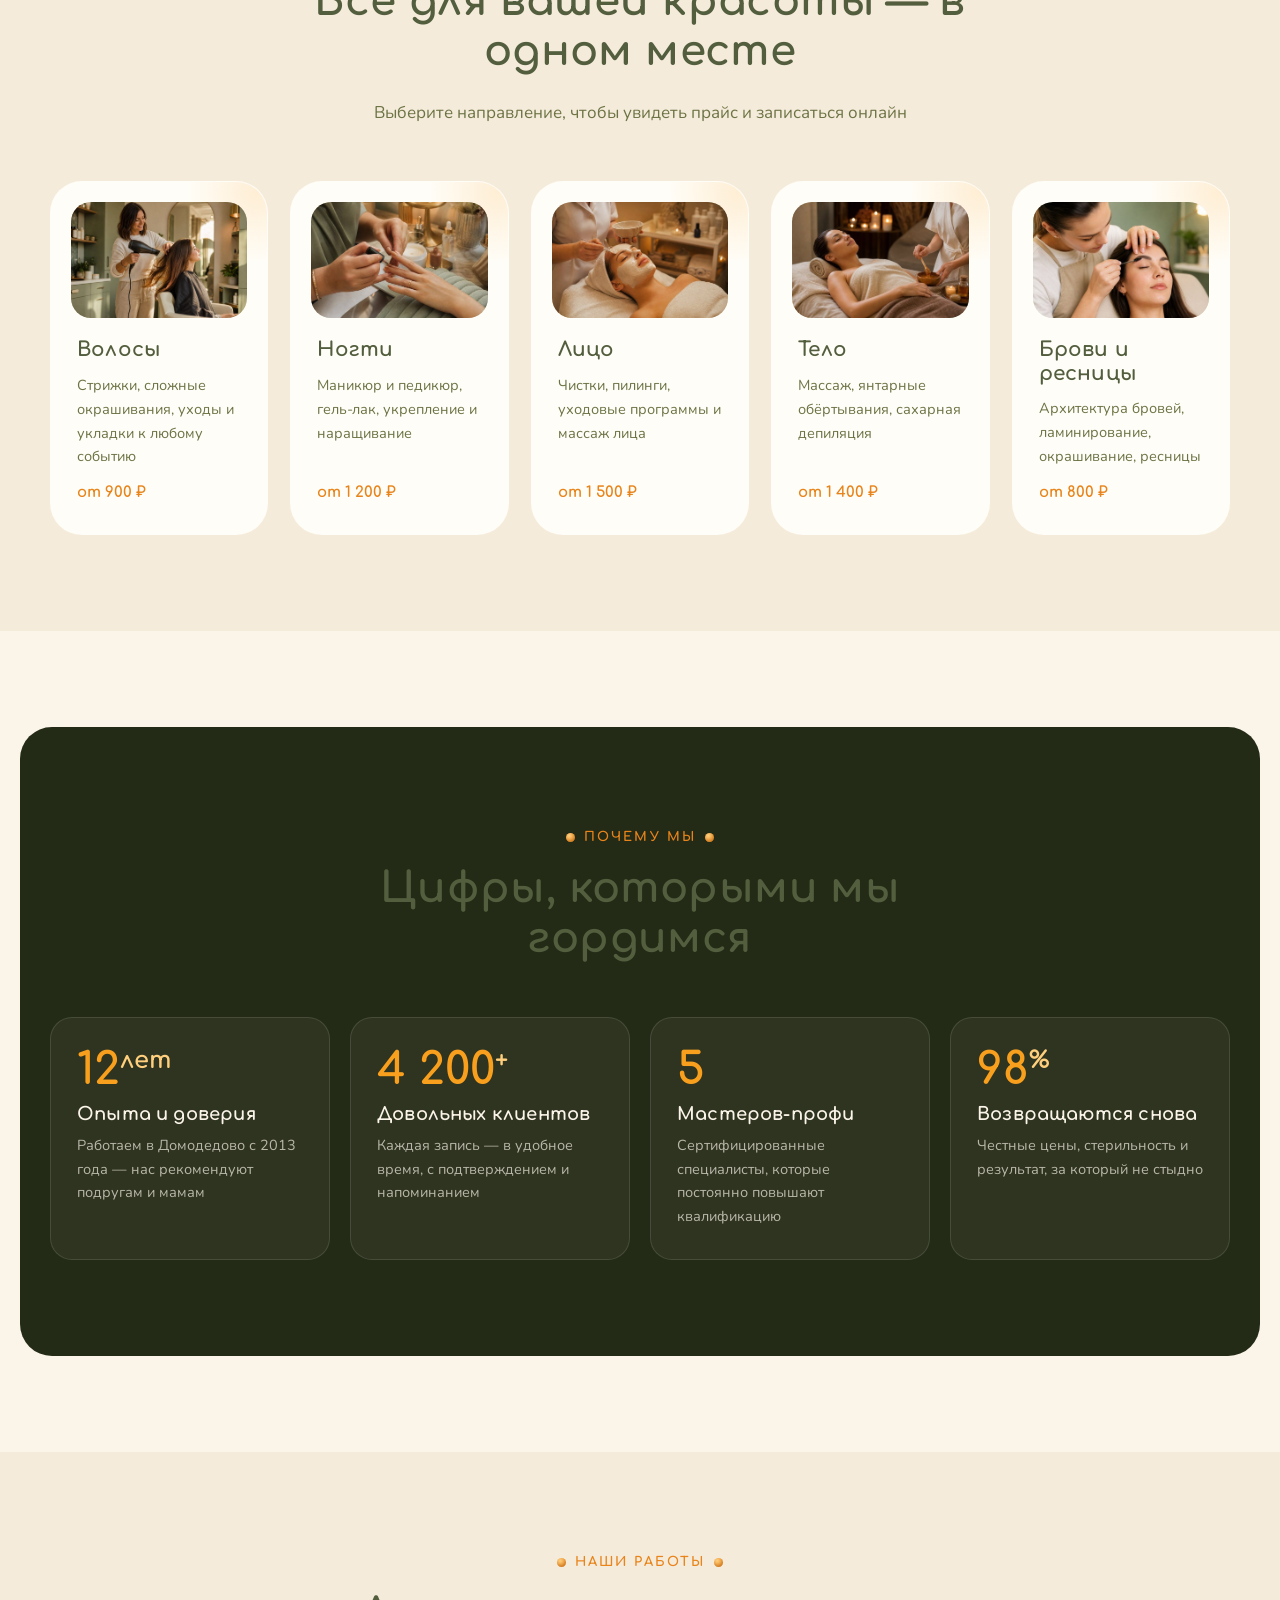
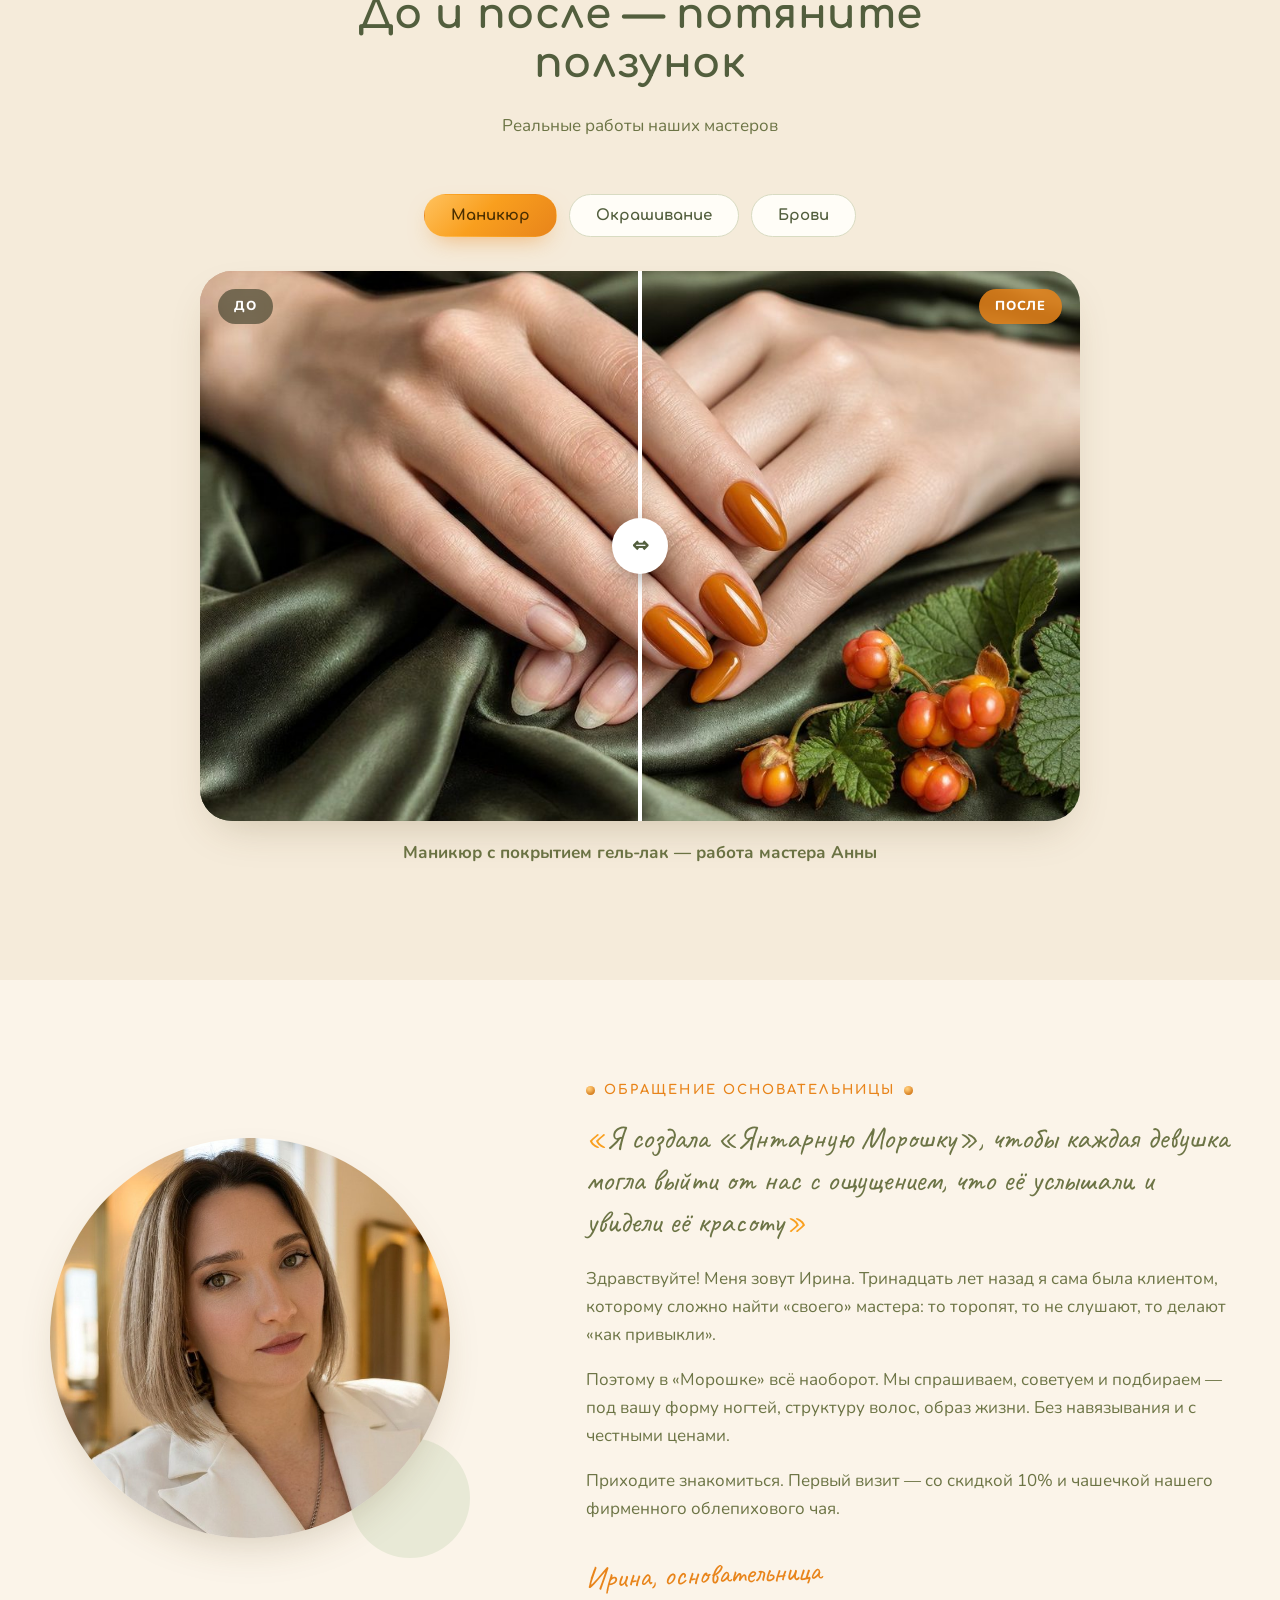
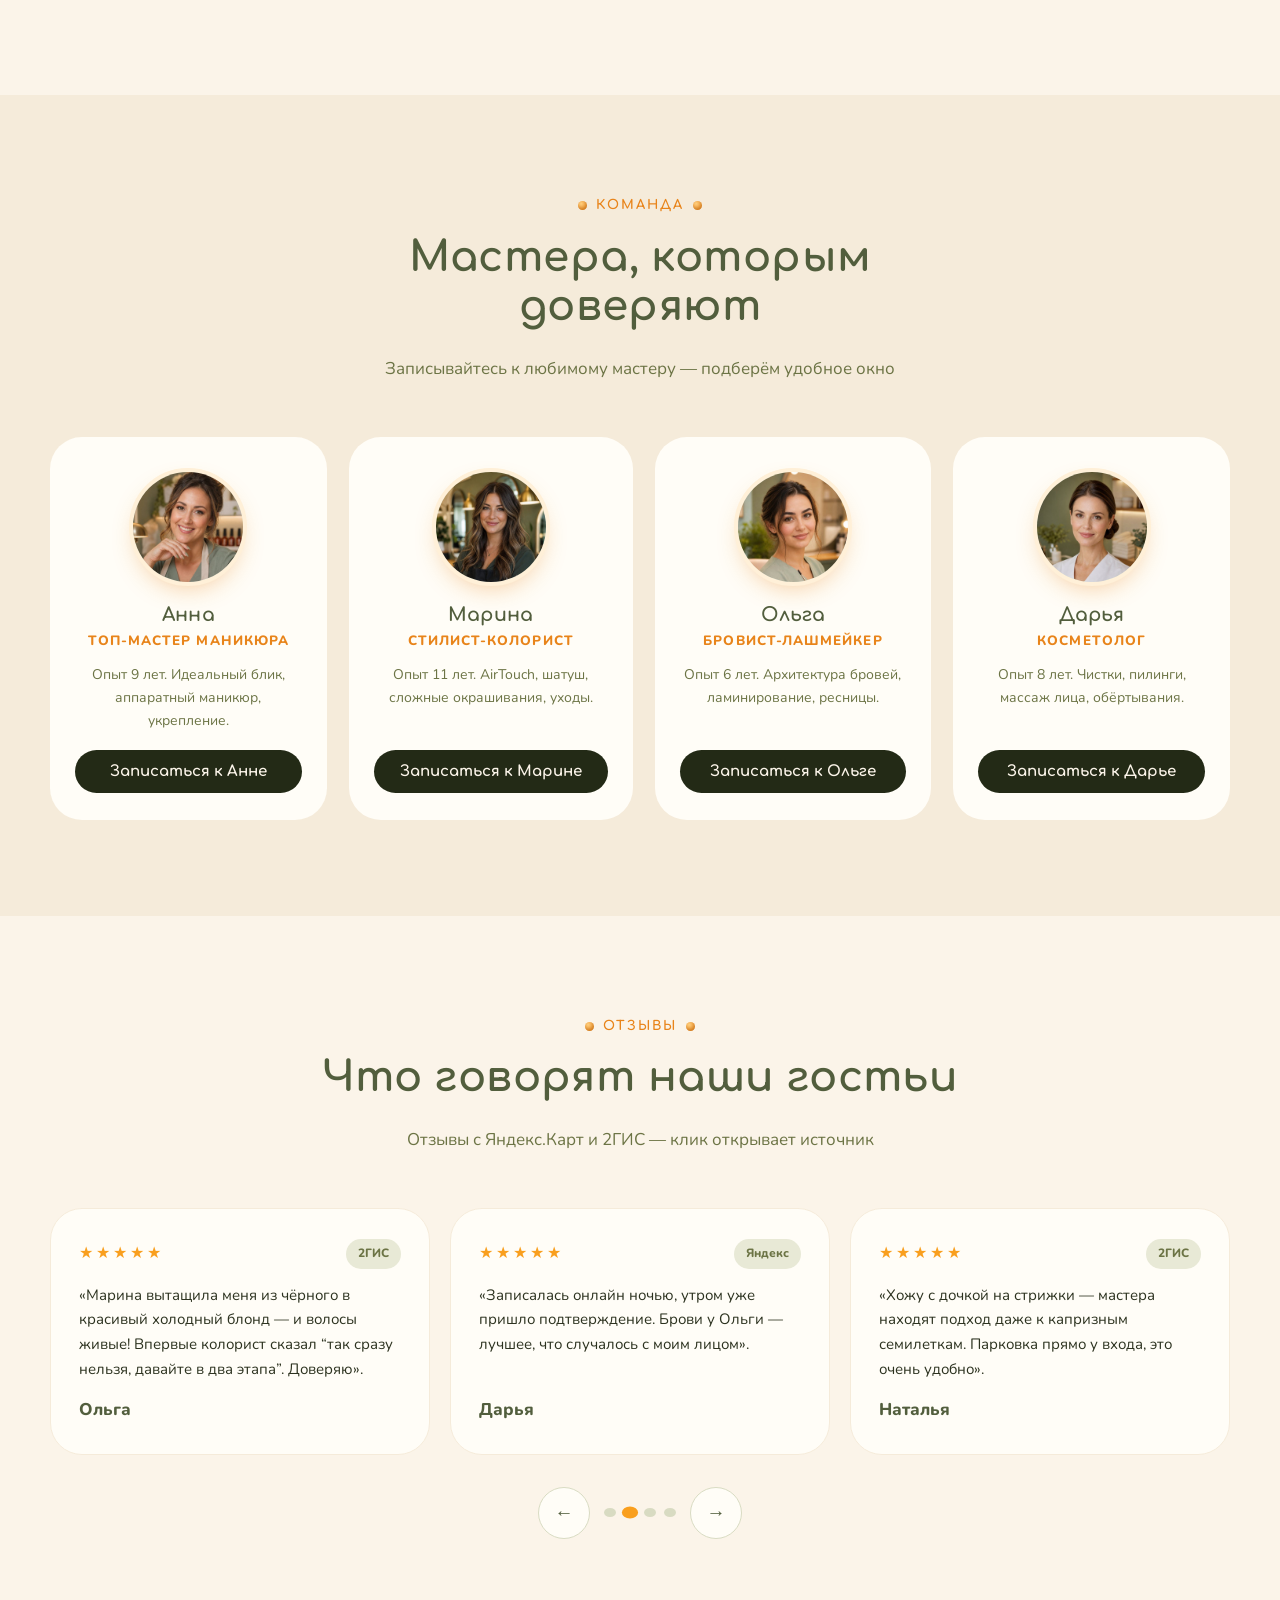
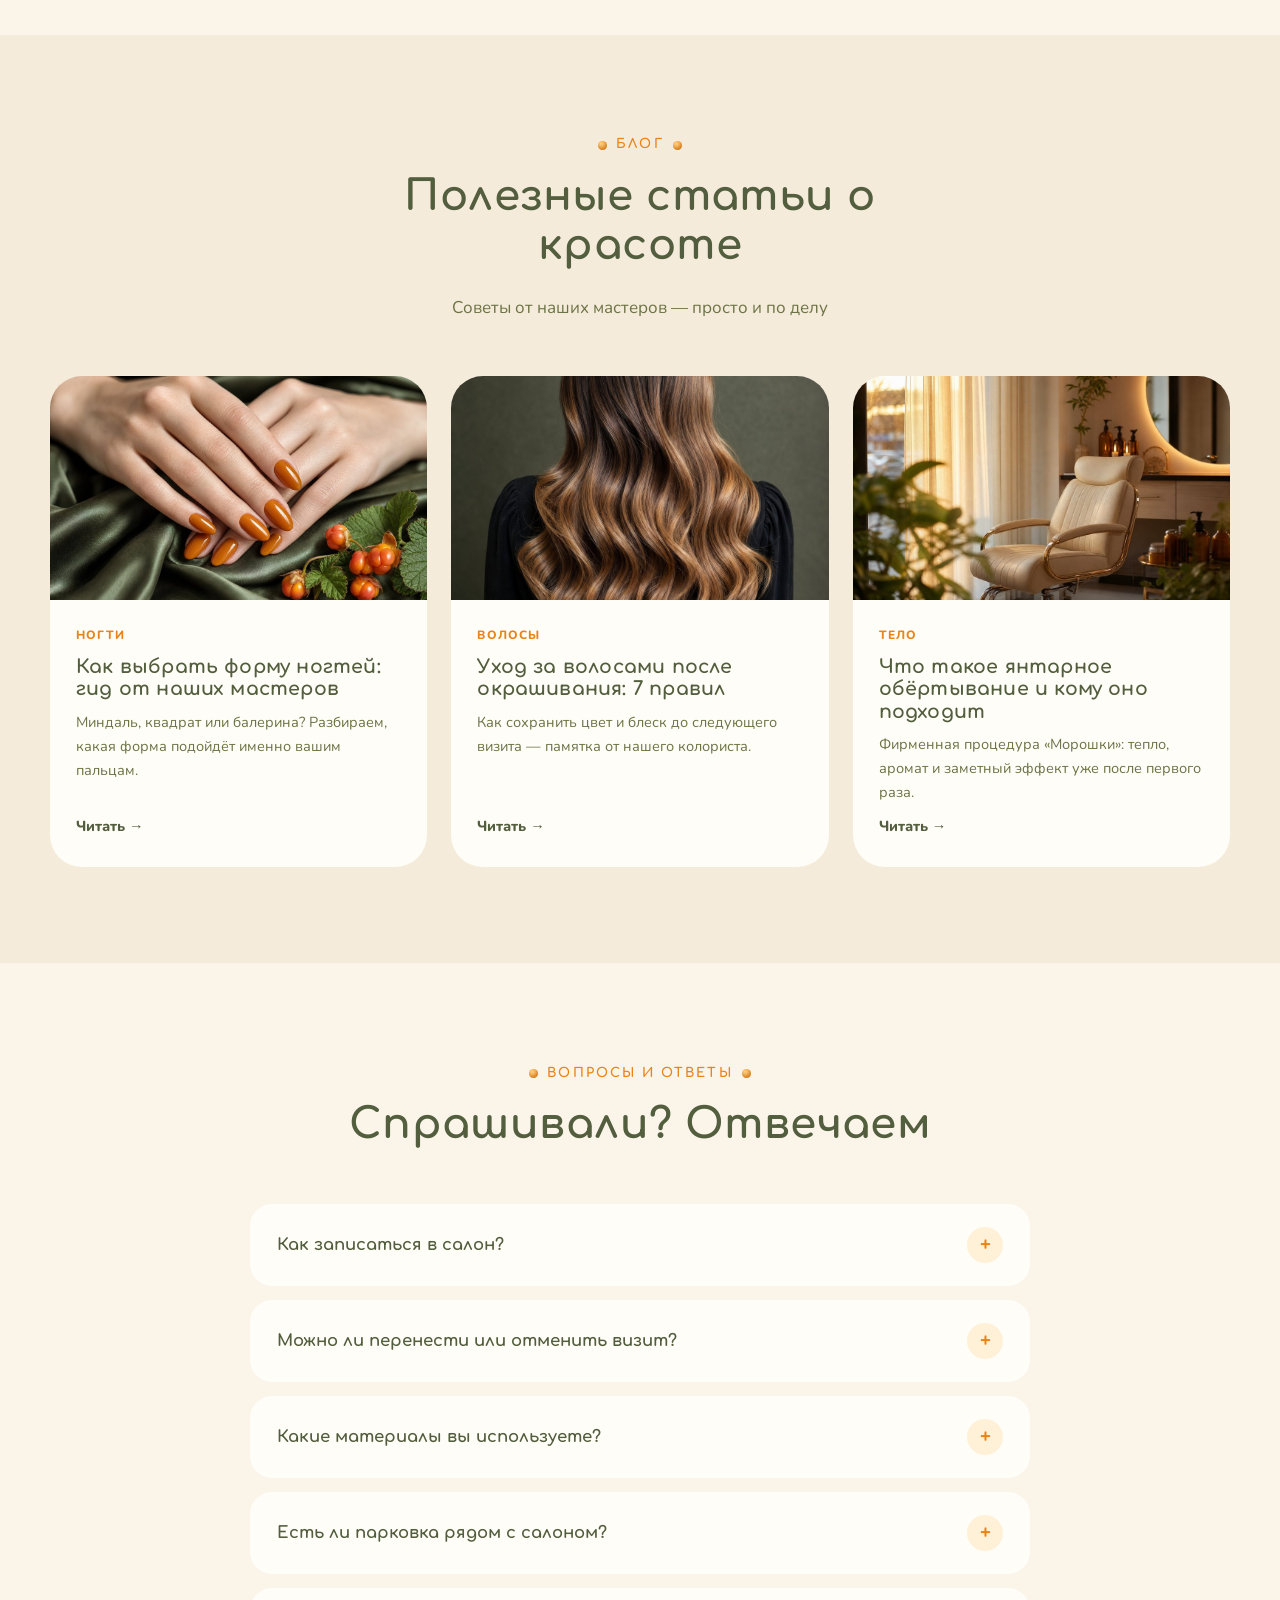
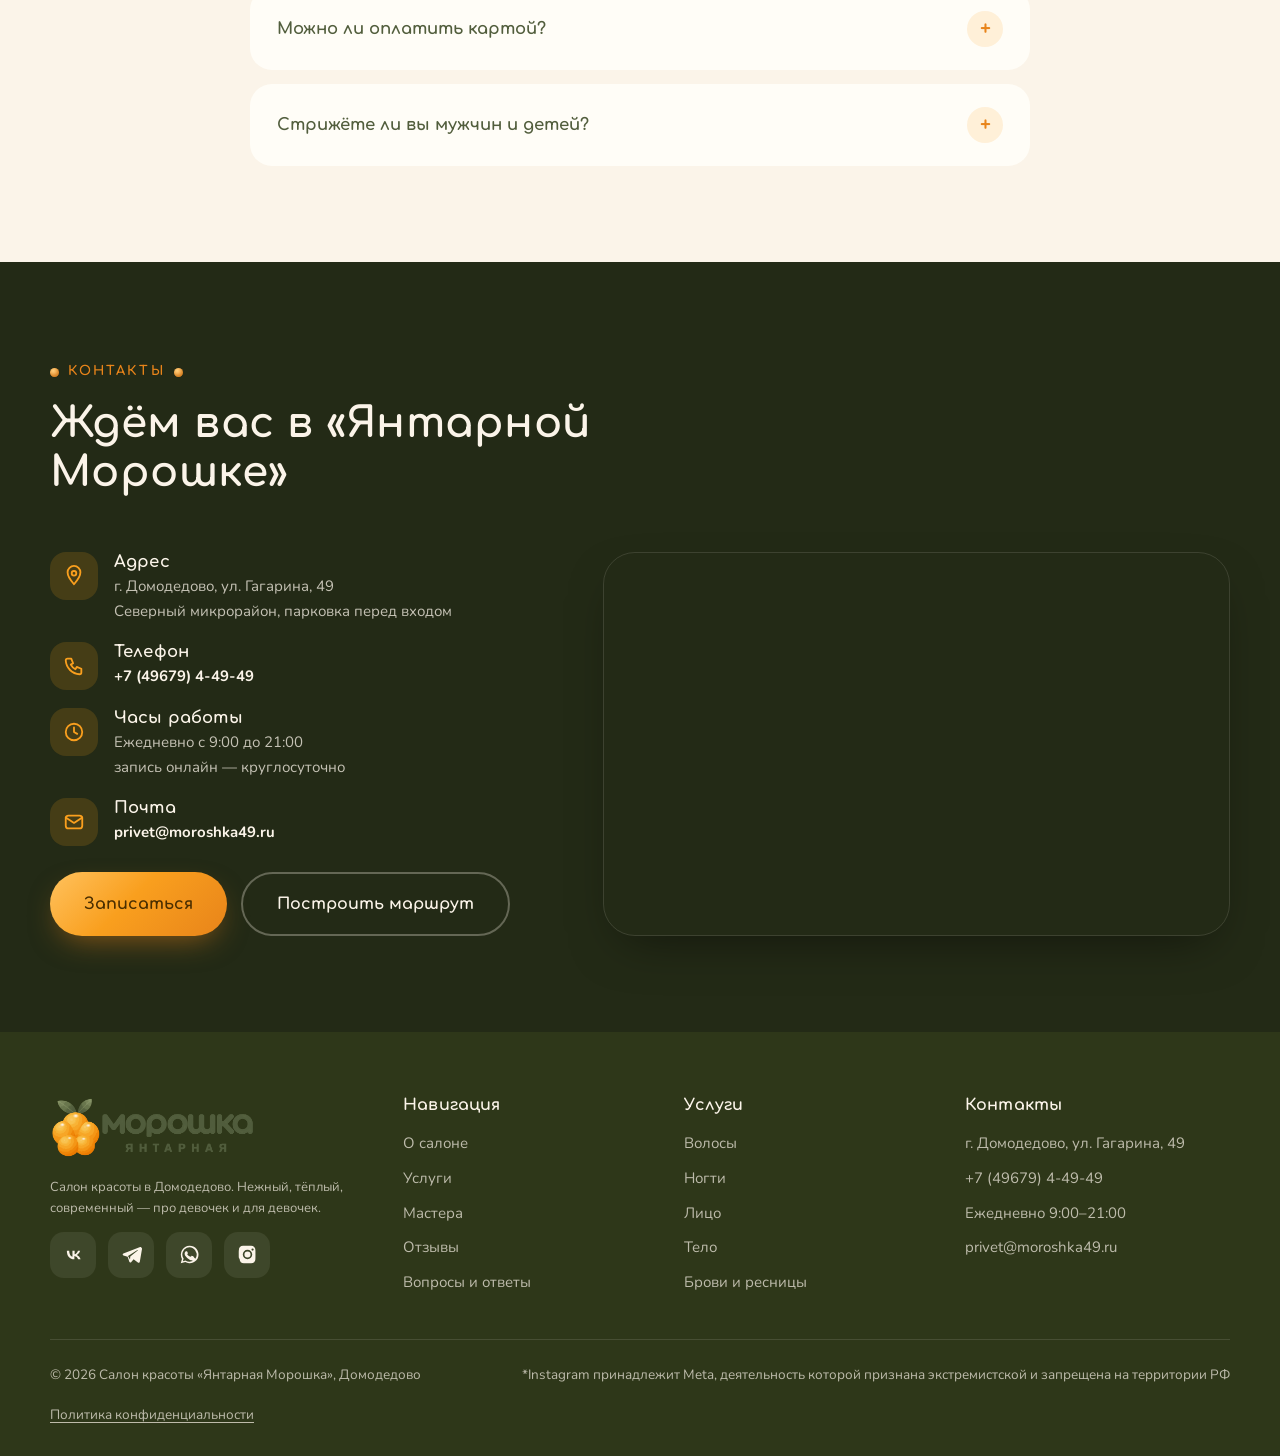
==== commit c6041d44: "Подтверждение записи — в течение 10 минут" ====
--- a/index.html
+++ b/index.html
@@ -45,7 +45,7 @@
     "@context": "https://schema.org",
     "@type": "FAQPage",
     "mainEntity": [
-      {"@type":"Question","name":"Как записаться в салон «Янтарная Морошка»?","acceptedAnswer":{"@type":"Answer","text":"Через форму онлайн-записи на сайте, по телефону +7 (49679) 4-49-49 или в Telegram. Мы подтверждаем запись в течение часа."}},
+      {"@type":"Question","name":"Как записаться в салон «Янтарная Морошка»?","acceptedAnswer":{"@type":"Answer","text":"Через форму онлайн-записи на сайте, по телефону +7 (49679) 4-49-49 или в Telegram. Мы подтверждаем запись в течение 10 минут."}},
       {"@type":"Question","name":"Можно ли перенести или отменить визит?","acceptedAnswer":{"@type":"Answer","text":"Да, бесплатно — не позднее чем за 6 часов до визита, по телефону или в Telegram."}},
       {"@type":"Question","name":"Какие материалы используют мастера?","acceptedAnswer":{"@type":"Answer","text":"Профессиональные бренды: гель-лаки CND, уходы Kaaral, стерилизация инструментов в автоклаве."}},
       {"@type":"Question","name":"Есть ли парковка рядом с салоном?","acceptedAnswer":{"@type":"Answer","text":"Да, бесплатная парковка прямо перед входом — г. Домодедово, ул. Гагарина, 49."}},
@@ -125,7 +125,7 @@
             <div><span class="stars">★★★★★</span><br>300+ отзывов<small>на Яндекс.Картах и 2ГИС</small></div>
           </div>
           <div class="hero__float hero__float--2">
-            <div>Онлайн-запись<small>подтвердим в течение часа</small></div>
+            <div>Онлайн-запись<small>подтвердим в течение 10 минут</small></div>
           </div>
         </div>
       </div>
@@ -413,7 +413,7 @@
         <div class="faq__list">
           <div class="faq-item reveal" style="--d:0s">
             <button class="faq-item__q" aria-expanded="false">Как записаться в салон?<span class="faq-item__icon">+</span></button>
-            <div class="faq-item__a"><div class="faq-item__a-in">Самый быстрый способ — запись через сайт: нажмите «Записаться», выберите услугу и удобное время. Также можно позвонить по номеру +7 (49679) 4-49-49 или написать нам в Telegram. Мы подтверждаем запись в течение часа.</div></div>
+            <div class="faq-item__a"><div class="faq-item__a-in">Самый быстрый способ — запись через сайт: нажмите «Записаться», выберите услугу и удобное время. Также можно позвонить по номеру +7 (49679) 4-49-49 или написать нам в Telegram. Мы подтверждаем запись в течение 10 минут.</div></div>
           </div>
           <div class="faq-item reveal" style="--d:.05s">
             <button class="faq-item__q" aria-expanded="false">Можно ли перенести или отменить визит?<span class="faq-item__icon">+</span></button>
@@ -538,7 +538,7 @@
       <img class="modal__berries" src="assets/img/berries.png" alt="" aria-hidden="true">
       <button class="modal__close" aria-label="Закрыть">✕</button>
       <h3 id="bm-title">Онлайн-запись</h3>
-      <p class="modal__sub">Заполните форму — перезвоним и подтвердим визит в течение часа</p>
+      <p class="modal__sub">Заполните форму — перезвоним и подтвердим визит в течение 10 минут</p>
       <form class="form" id="booking-form" novalidate>
         <div class="field">
           <label for="f-name">Ваше имя</label>
@@ -583,7 +583,7 @@
       <div class="form-success">
         <div class="form-success__check">✓</div>
         <h4>Спасибо, заявка отправлена!</h4>
-        <p>Мы свяжемся с вами для подтверждения записи.<br>Обычно перезваниваем в течение часа.</p>
+        <p>Мы свяжемся с вами для подтверждения записи.<br>Обычно перезваниваем в течение 10 минут.</p>
         <button class="btn btn--dark btn--sm" onclick="this.closest('.modal').classList.remove('is-open');document.body.style.overflow=''">Хорошо, жду</button>
       </div>
     </div>
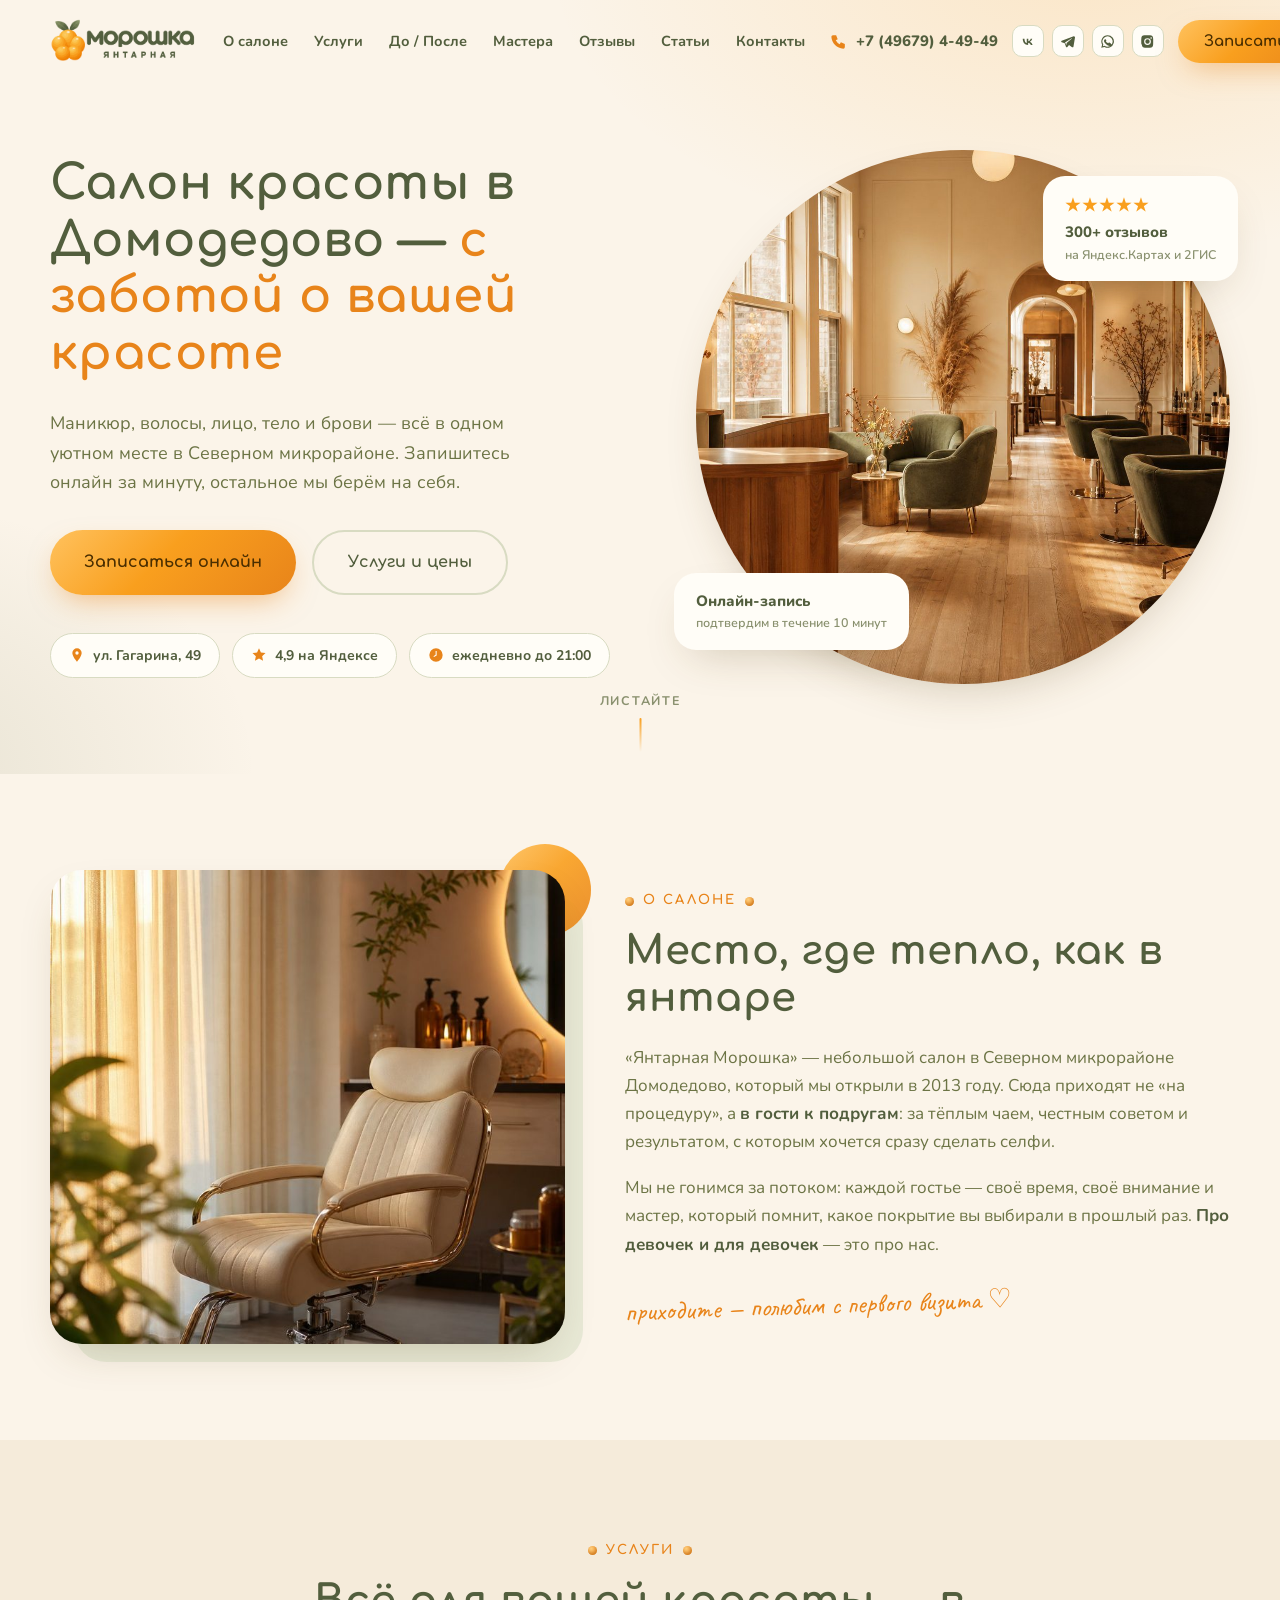
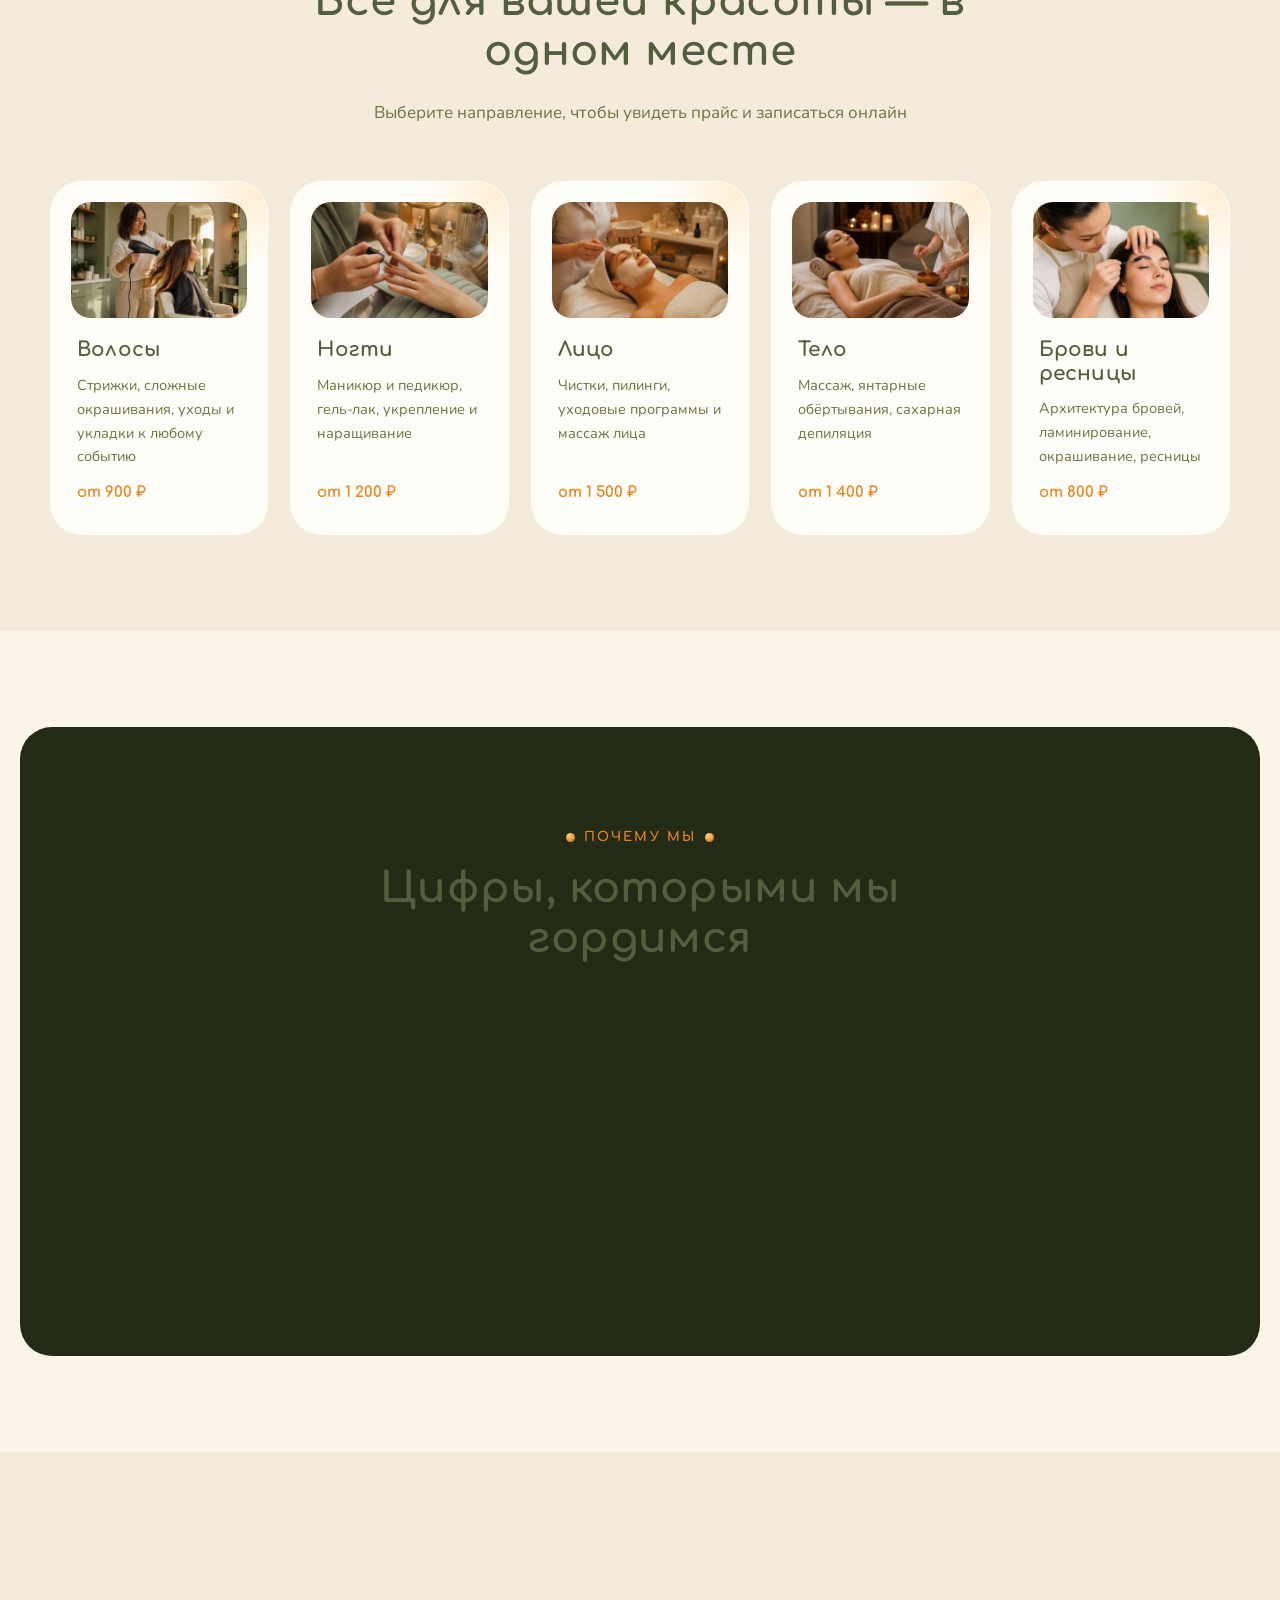
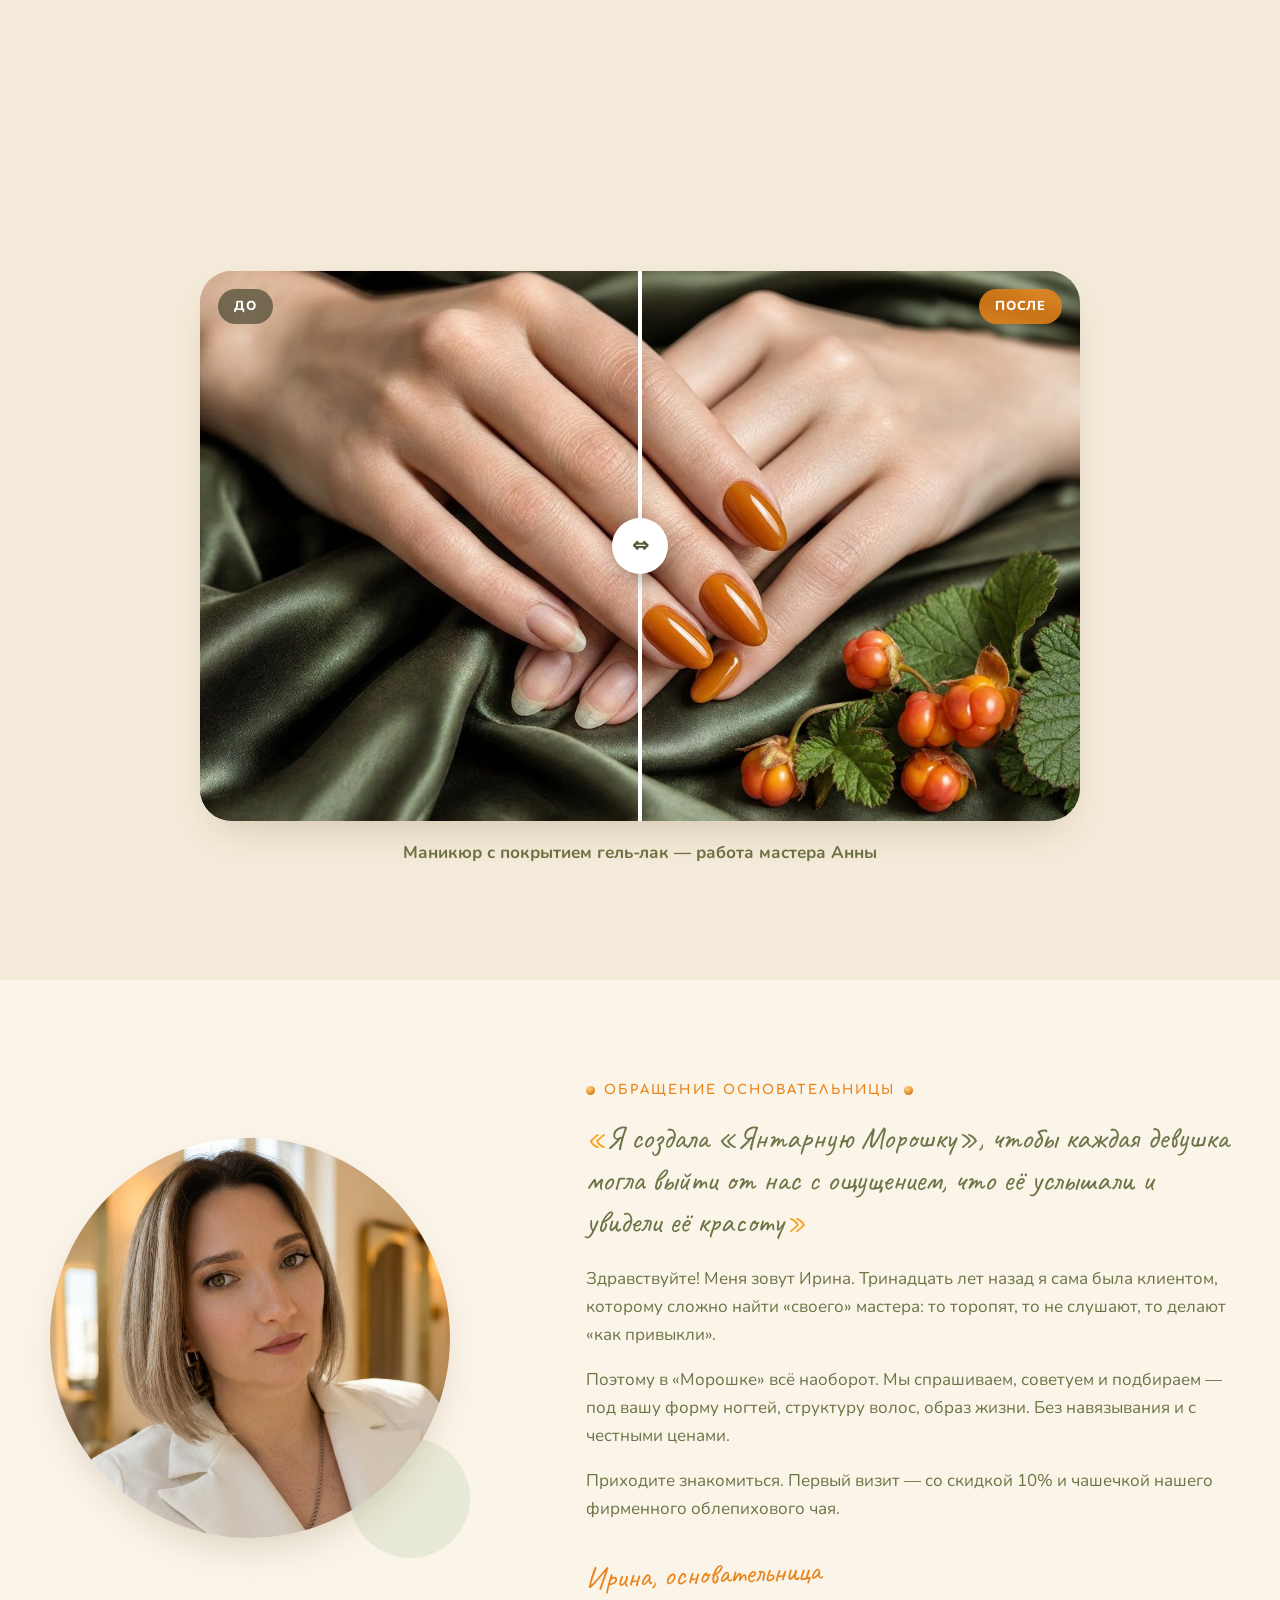
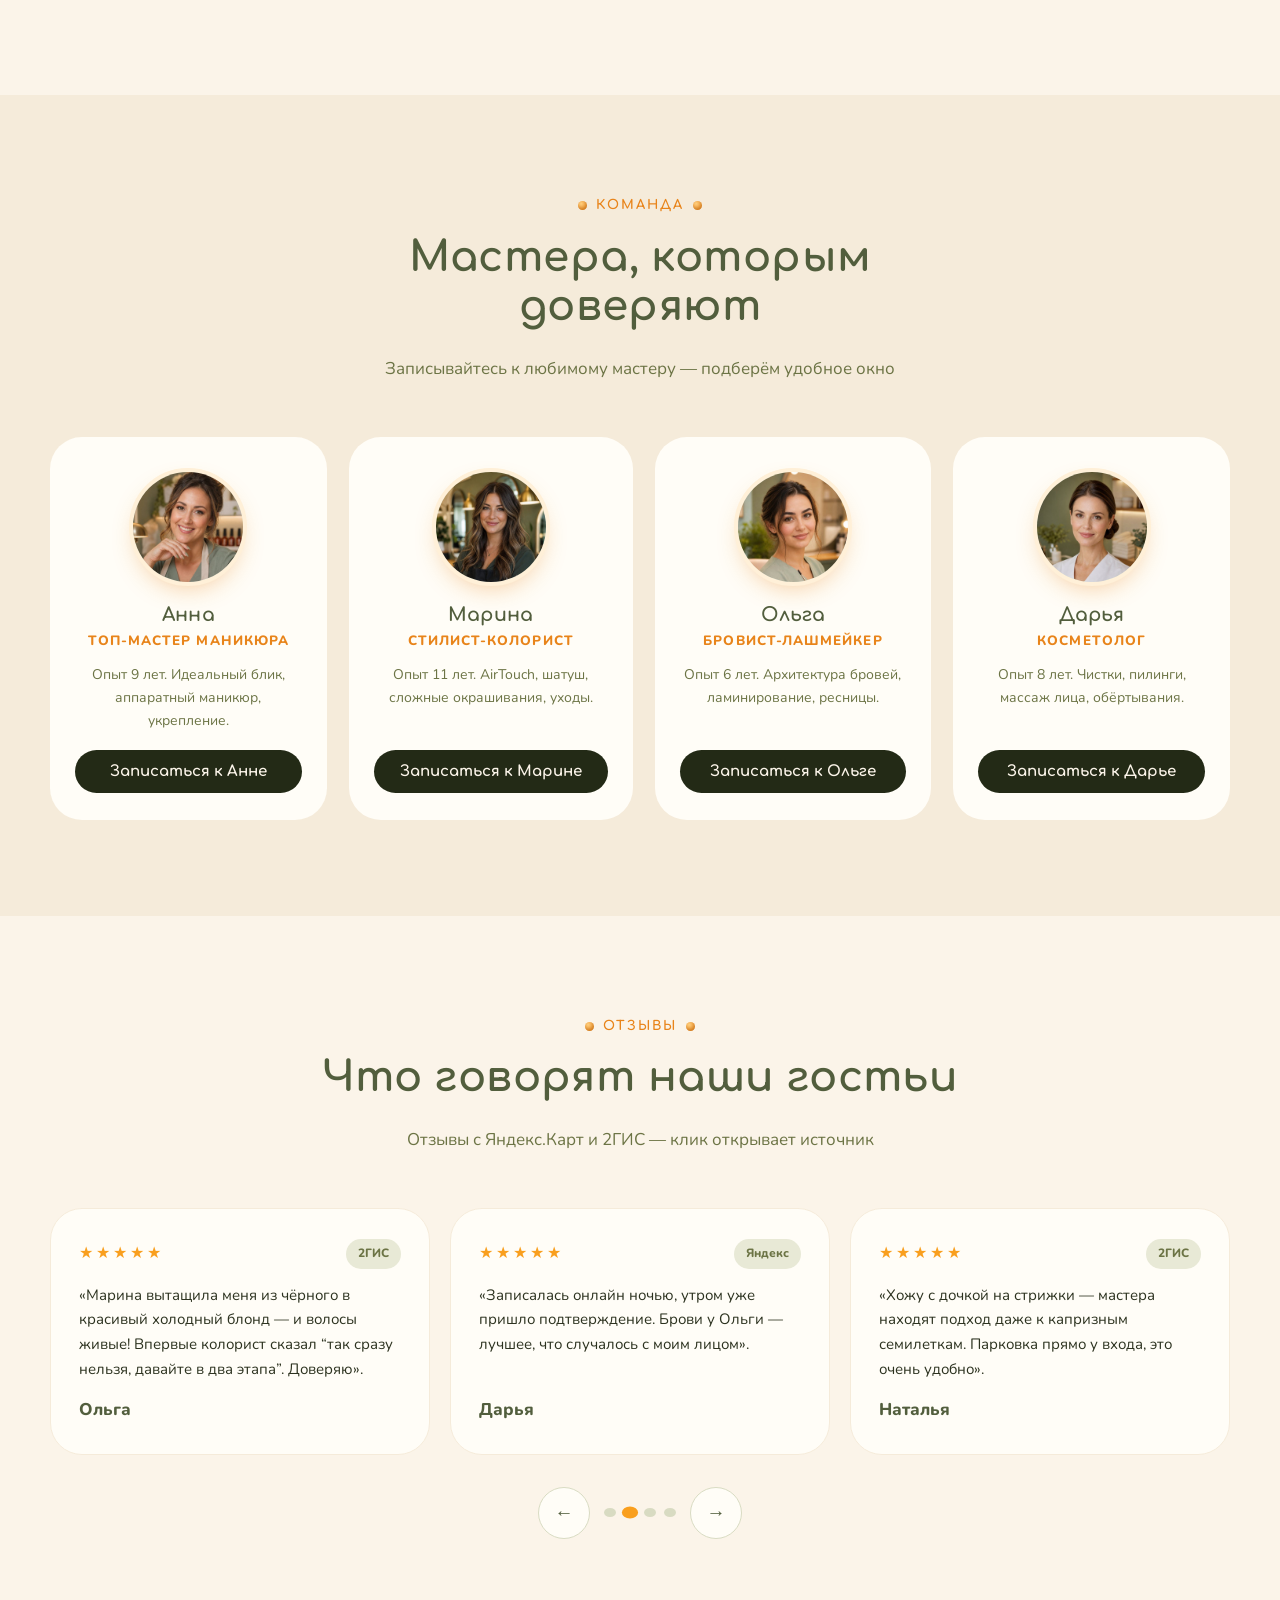
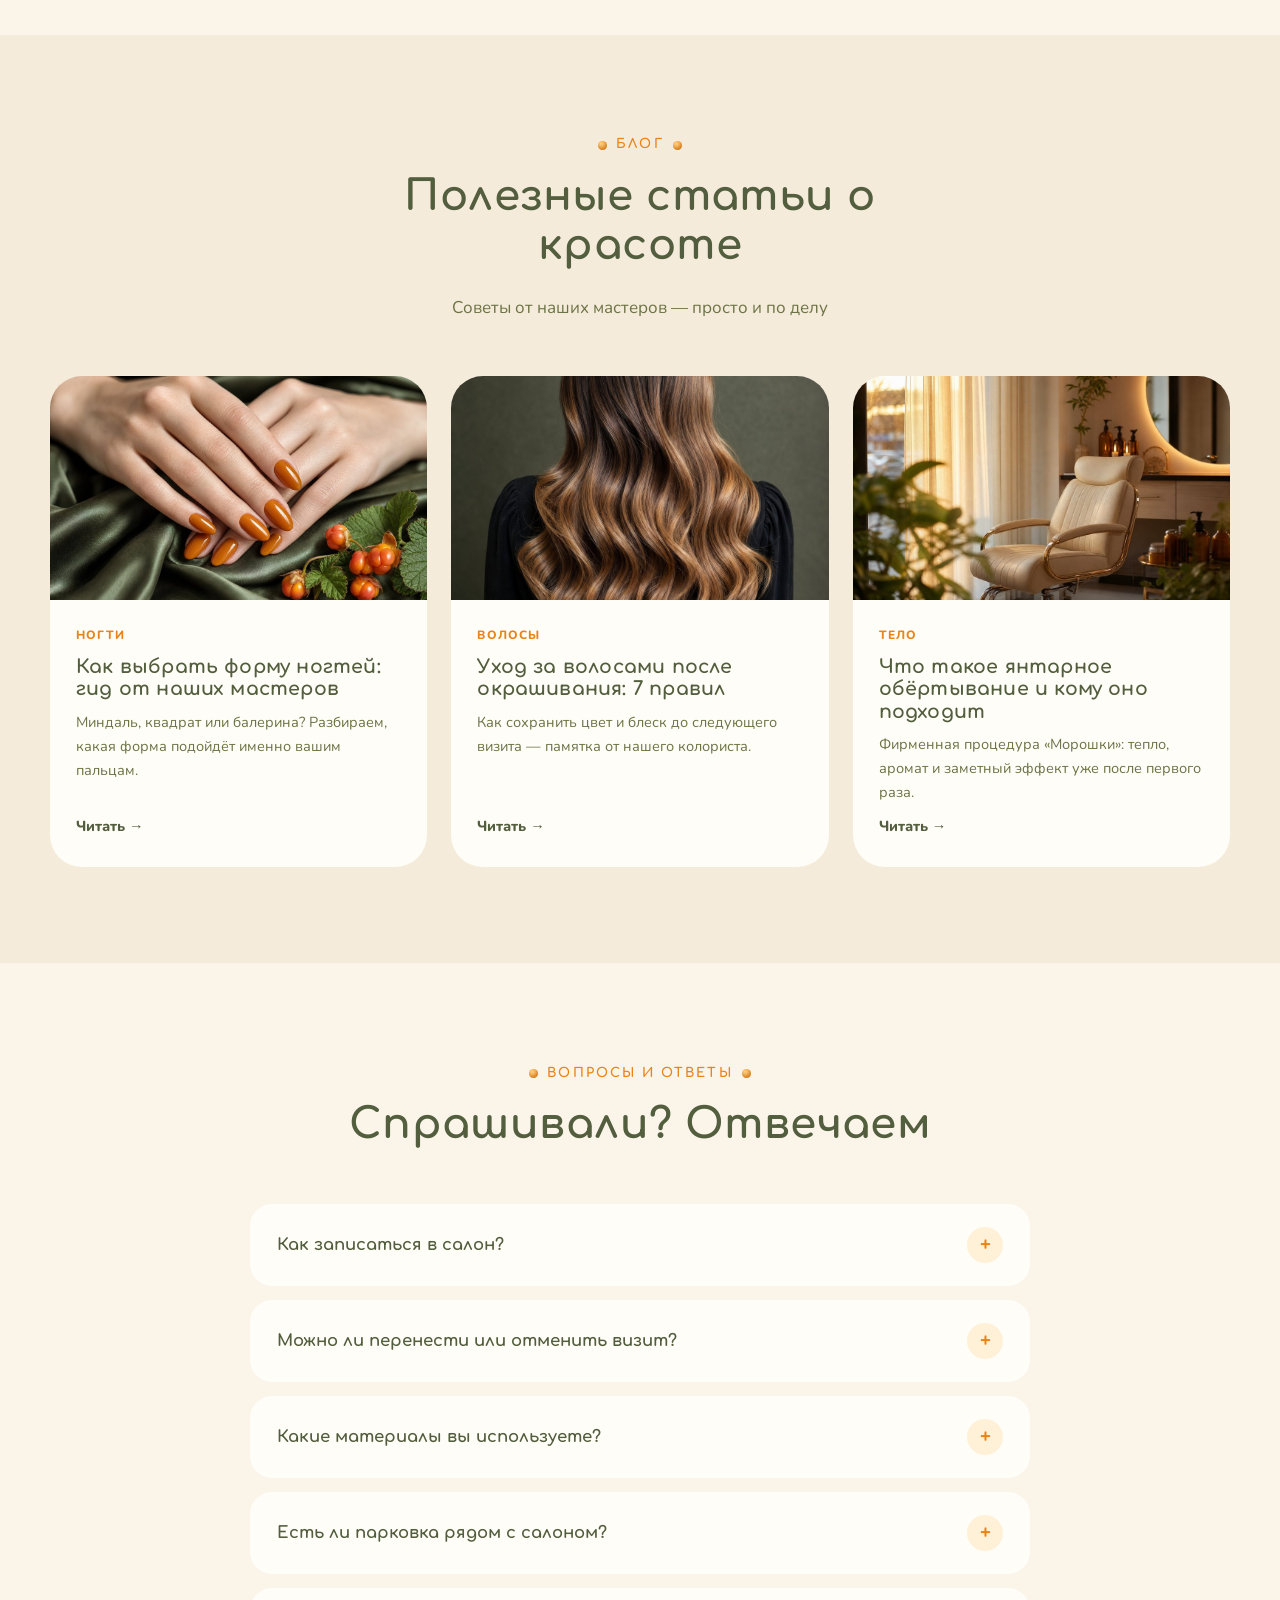
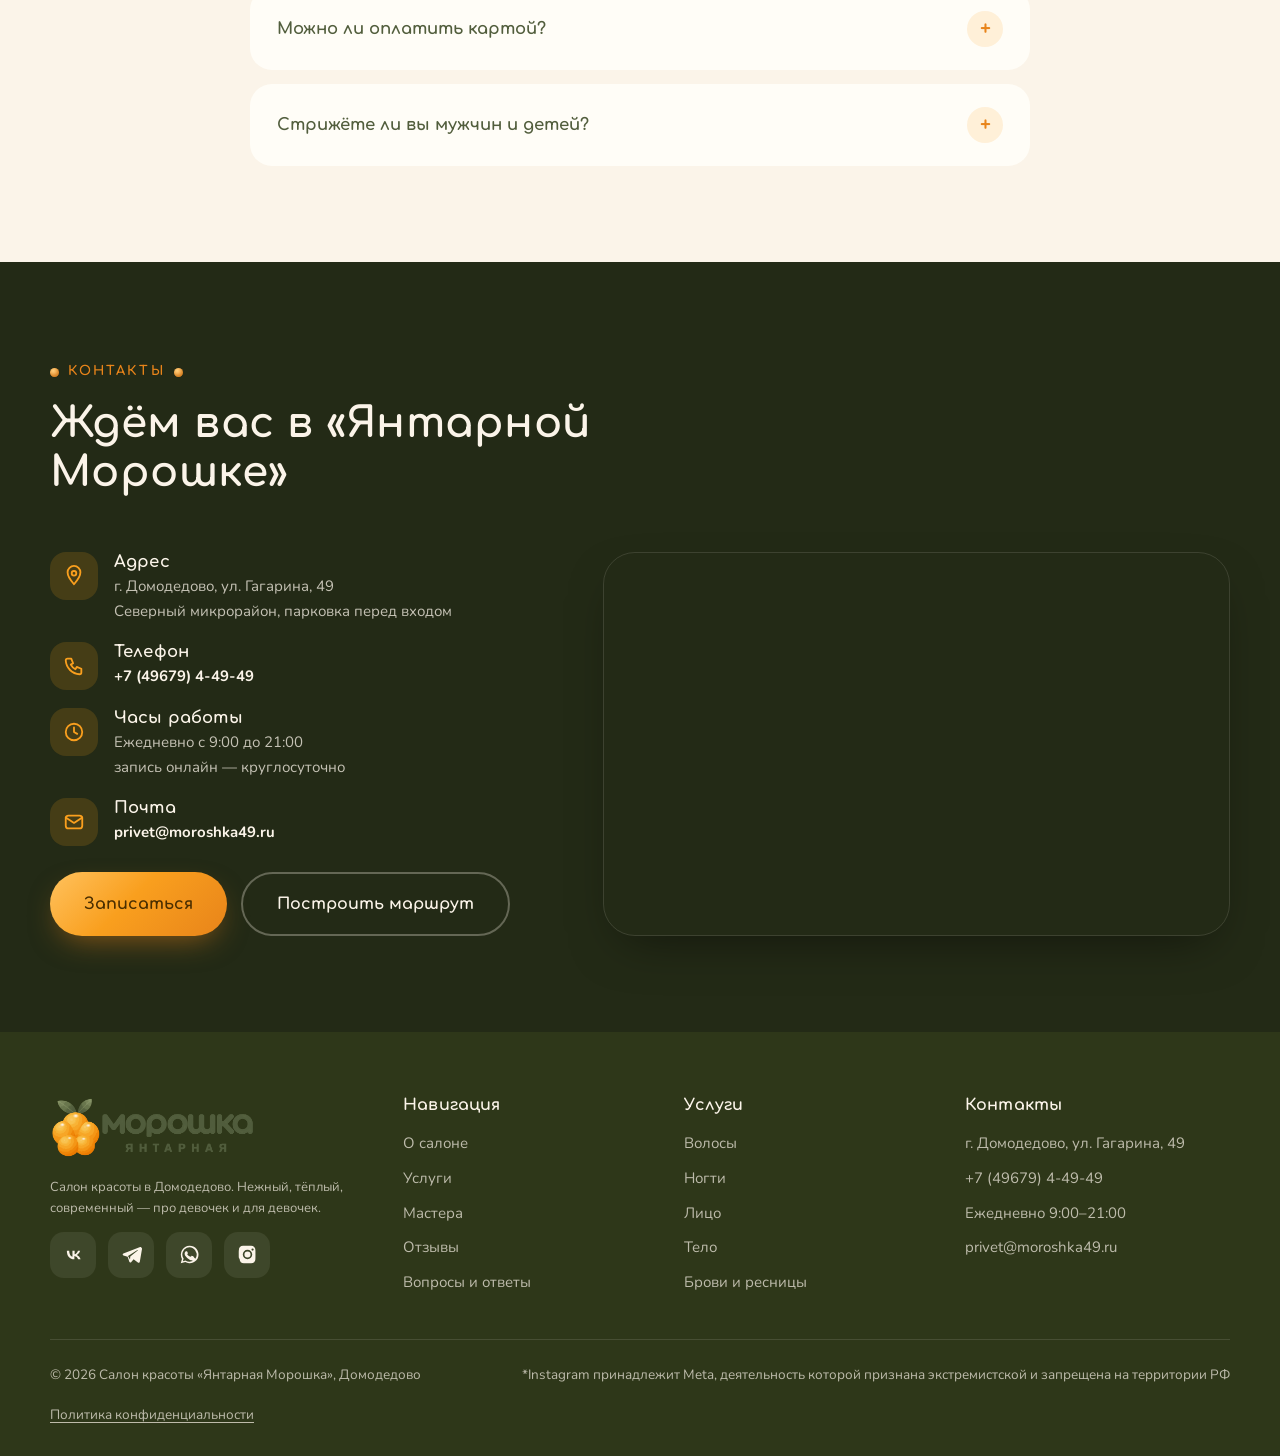
==== commit a5ced996: "Форма записи: полный логотип вместо обрезанной ягоды" ====
--- a/index.html
+++ b/index.html
@@ -15,7 +15,7 @@
   <link rel="preconnect" href="https://fonts.googleapis.com">
   <link rel="preconnect" href="https://fonts.gstatic.com" crossorigin>
   <link href="https://fonts.googleapis.com/css2?family=Comfortaa:wght@500;600;700&family=Nunito:ital,wght@0,400;0,600;0,700;0,800;1,400&family=Caveat:wght@600&display=swap" rel="stylesheet">
-  <link rel="stylesheet" href="assets/css/style.css?v=13">
+  <link rel="stylesheet" href="assets/css/style.css?v=14">
   <script type="application/ld+json">
   {
     "@context": "https://schema.org",
@@ -535,7 +535,7 @@
   <!-- ===== Модалка записи ===== -->
   <div class="modal" id="booking-modal" role="dialog" aria-modal="true" aria-labelledby="bm-title">
     <div class="modal__card">
-      <img class="modal__berries" src="assets/img/berries.png" alt="" aria-hidden="true">
+      <img class="modal__logo" src="assets/img/logo.png" alt="Салон красоты «Янтарная Морошка»">
       <button class="modal__close" aria-label="Закрыть">✕</button>
       <h3 id="bm-title">Онлайн-запись</h3>
       <p class="modal__sub">Заполните форму — перезвоним и подтвердим визит в течение 10 минут</p>
@@ -602,6 +602,6 @@
     </div>
   </div>
 
-  <script src="assets/js/main.js?v=13"></script>
+  <script src="assets/js/main.js?v=14"></script>
 </body>
 </html>
--- a/assets/css/style.css
+++ b/assets/css/style.css
@@ -487,7 +487,7 @@
   background: var(--cream-2); color: var(--sage); font-size: 19px; transition: .3s;
 }
 .modal__close:hover { background: var(--grad-amber); color: #4A2E00; transform: rotate(90deg); }
-.modal__berries { width: 74px; margin: -70px auto 6px; display: block; filter: drop-shadow(0 8px 14px rgba(60,70,41,.25)); }
+.modal__logo { height: 46px; width: auto; max-width: 200px; object-fit: contain; margin: 0 auto 10px; display: block; }
 .modal h3 { text-align: center; font-size: 24px; }
 .modal__sub { text-align: center; color: var(--sage-2); font-size: 14.5px; margin: -4px 0 24px; }
 .form { display: flex; flex-direction: column; gap: 14px; }
@@ -598,7 +598,7 @@
   .header { padding: 10px 0; }
   .ba { aspect-ratio: 4/3.4; }
   .modal__card { padding: 32px 22px 26px; }
-  .modal__berries { margin-top: -58px; }
+  .modal__logo { height: 40px; }
 }
 
 :where(section[id]) { scroll-margin-top: 92px; }
